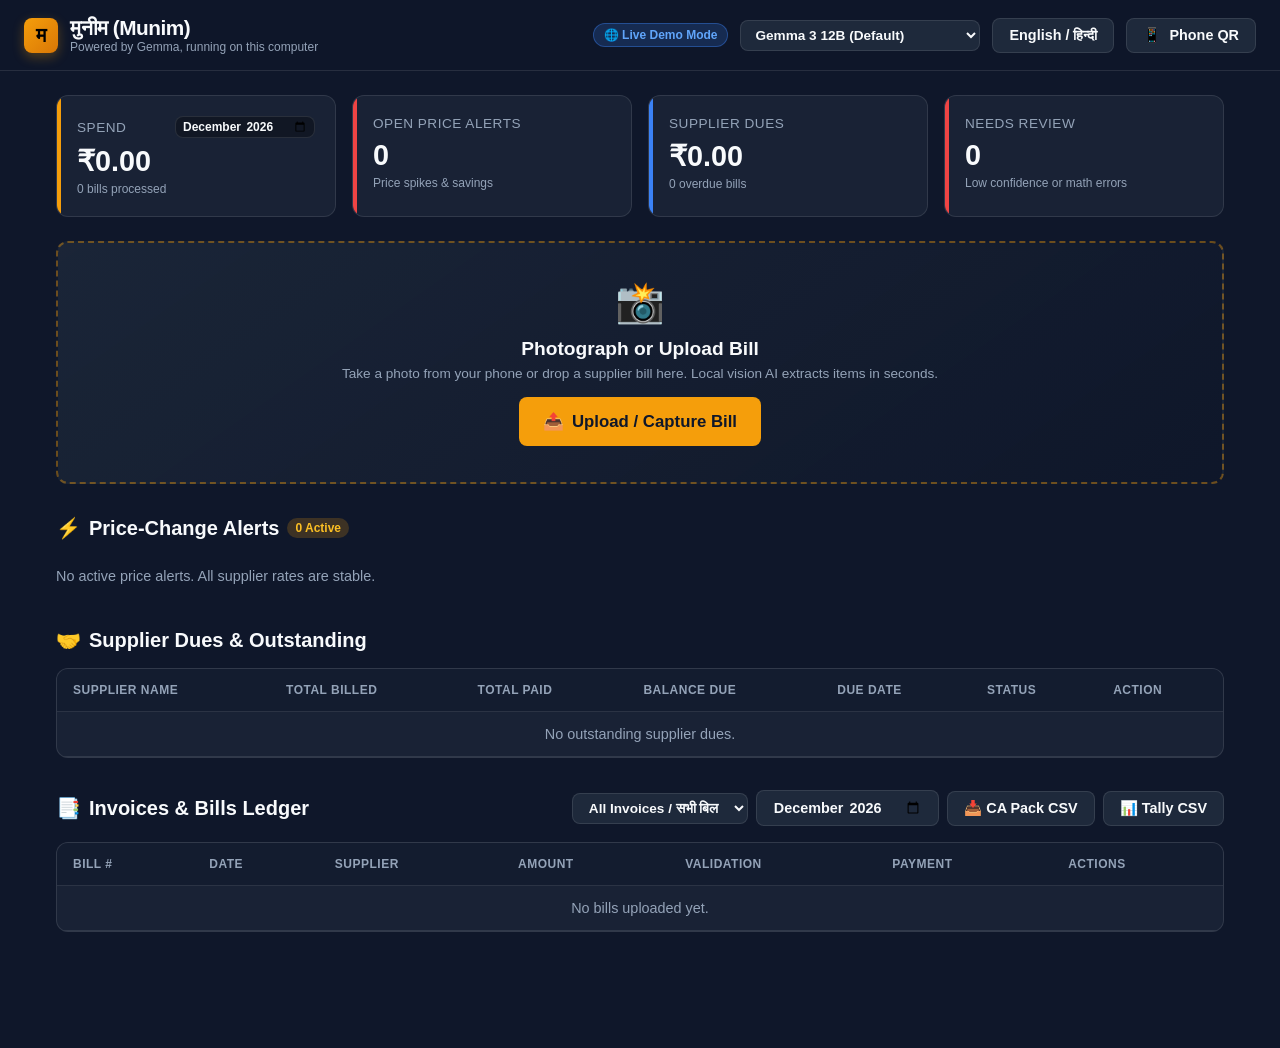
==== web/index.html @ 7b3e2149 "feat: enable interactive client-side live demo mode for Vercel" ====
<!DOCTYPE html>
<html lang="en">
<head>
  <meta charset="UTF-8">
  <meta name="viewport" content="width=device-width, initial-scale=1.0">
  <title>मुनीम (Munim) — Local Bill Diary & Price Alerts</title>
  <link rel="stylesheet" href="styles.css">
</head>
<body>
  <header class="header">
    <div class="brand">
      <div class="logo-badge">म</div>
      <div>
        <div class="brand-title" id="t-brand">मुनीम (Munim)</div>
        <div class="brand-subtitle" id="t-sub">Powered by Gemma, running on this computer</div>
      </div>
    </div>
    <div class="header-actions">
      <span id="demo-badge" style="display: none; background: rgba(59, 130, 246, 0.2); color: #60a5fa; border: 1px solid rgba(59, 130, 246, 0.4); padding: 4px 10px; border-radius: 9999px; font-size: 0.75rem; font-weight: 600; align-self: center;">
        🌐 Live Demo Mode
      </span>
      <select id="model-select" class="btn btn-secondary" style="background: var(--bg-surface); color: var(--text-main); font-size: 0.85rem; padding: 6px 10px;">
        <option value="gemma3:12b">Gemma 3 12B (Default)</option>
        <option value="gemma3:4b">Gemma 3 4B (Low RAM)</option>
        <option value="gemma3:27b">Gemma 3 27B (High Accuracy)</option>
      </select>
      <button class="btn btn-secondary" id="lang-toggle">English / हिन्दी</button>
      <button class="btn btn-secondary" id="qr-btn">📱 <span id="t-qr-nav-btn">Phone QR</span></button>
    </div>
  </header>

  <main class="container">
    <!-- Top Summary Metrics with Month Picker -->
    <div class="metrics-grid">
      <div class="metric-card gold">
        <div style="display: flex; justify-content: space-between; align-items: center; margin-bottom: 6px;">
          <div class="metric-title" id="t-monthly-spend" style="margin-bottom: 0;">Spend</div>
          <input type="month" id="spend-month-picker" class="btn btn-secondary" style="padding: 2px 6px; font-size: 0.75rem; background: rgba(0,0,0,0.3); border: 1px solid var(--border);">
        </div>
        <div class="metric-val" id="val-monthly-spend">₹0.00</div>
        <div class="metric-sub" id="val-bills-count">0 bills processed</div>
      </div>
      <div class="metric-card red">
        <div class="metric-title" id="t-open-alerts">Open Price Alerts</div>
        <div class="metric-val" id="val-alerts-count">0</div>
        <div class="metric-sub" id="t-price-spikes">Price spikes & savings</div>
      </div>
      <div class="metric-card blue">
        <div class="metric-title" id="t-total-dues">Supplier Dues</div>
        <div class="metric-val" id="val-dues-amount">₹0.00</div>
        <div class="metric-sub" id="val-overdue-sub">0 overdue bills</div>
      </div>
      <div class="metric-card red">
        <div class="metric-title" id="t-needs-review">Needs Review</div>
        <div class="metric-val" id="val-review-count">0</div>
        <div class="metric-sub" id="t-review-sub">Low confidence or math errors</div>
      </div>
    </div>

    <!-- Upload Card -->
    <div class="upload-card" id="drop-zone">
      <input type="file" id="file-input" accept="image/jpeg,image/png,image/webp,image/jpg" capture="environment" style="display: none;">
      <div class="upload-icon">📸</div>
      <div class="upload-text" id="t-upload-title">Photograph or Upload Bill</div>
      <div class="upload-hint" id="t-upload-sub">Take a photo from your phone or drop a supplier bill here. Local vision AI extracts items in seconds.</div>
      <button class="btn btn-primary btn-large" style="margin-top: 16px;" onclick="document.getElementById('file-input').click()">
        <span>📤</span> <span id="t-upload-btn">Upload / Capture Bill</span>
      </button>
    </div>

    <!-- Price Alerts Section -->
    <div class="section-header">
      <div class="section-title">
        <span>⚡</span> <span id="t-alerts-title">Price-Change Alerts</span>
        <span class="badge badge-warning" id="alerts-badge">0 Active</span>
      </div>
    </div>
    <div class="alerts-list" id="alerts-container">
      <div style="color: var(--text-muted); font-size: 0.9rem; padding: 12px 0;" id="t-no-alerts">No active price alerts. All supplier rates are stable.</div>
    </div>

    <!-- Supplier Dues Section -->
    <div class="section-header">
      <div class="section-title">
        <span>🤝</span> <span id="t-dues-title">Supplier Dues & Outstanding</span>
      </div>
    </div>
    <div class="table-container">
      <table>
        <thead>
          <tr>
            <th id="th-supplier">Supplier Name</th>
            <th id="th-total-billed">Total Billed</th>
            <th id="th-total-paid">Total Paid</th>
            <th id="th-balance-due">Balance Due</th>
            <th id="th-earliest-due">Due Date</th>
            <th id="th-status">Status</th>
            <th id="th-action">Action</th>
          </tr>
        </thead>
        <tbody id="dues-tbody">
          <tr><td colspan="7" style="text-align:center; color:var(--text-muted)" id="t-no-dues">No outstanding supplier dues.</td></tr>
        </tbody>
      </table>
    </div>

    <!-- Bills Ledger & CA Pack Export -->
    <div class="section-header">
      <div class="section-title">
        <span>📑</span> <span id="t-ledger-title">Invoices & Bills Ledger</span>
      </div>
      <div style="display: flex; gap: 8px; align-items: center; flex-wrap: wrap;">
        <select id="ledger-month-filter" class="btn btn-secondary" style="color: var(--text-main); background: var(--bg-surface); padding: 6px 12px; font-size: 0.85rem;">
          <option value="ALL">All Invoices / सभी बिल</option>
        </select>
        <input type="month" id="export-month" class="btn btn-secondary" style="color: var(--text-main); background: var(--bg-surface);">
        <a id="ca-pack-btn" href="/api/export/ca" class="btn btn-secondary"><span id="t-btn-ca-pack">📥 CA Pack CSV</span></a>
        <a id="tally-btn" href="/api/export/tally" class="btn btn-secondary"><span id="t-btn-tally">📊 Tally CSV</span></a>
      </div>
    </div>
    <div class="table-container">
      <table>
        <thead>
          <tr>
            <th id="th-inv-no">Bill #</th>
            <th id="th-inv-date">Date</th>
            <th id="th-inv-supplier">Supplier</th>
            <th id="th-inv-total">Amount</th>
            <th id="th-inv-val">Validation</th>
            <th id="th-inv-payment">Payment</th>
            <th id="th-inv-actions">Actions</th>
          </tr>
        </thead>
        <tbody id="bills-tbody">
          <tr><td colspan="7" style="text-align:center; color:var(--text-muted)" id="t-no-bills">No bills uploaded yet.</td></tr>
        </tbody>
      </table>
    </div>
  </main>

  <!-- QR Modal with LAN URL as text -->
  <div class="modal-overlay" id="qr-modal">
    <div class="modal-content" style="max-width: 420px; text-align: center;">
      <div class="modal-header">
        <h3 id="t-qr-title">Open on Mobile Camera</h3>
        <button class="close-btn" onclick="document.getElementById('qr-modal').style.display='none'">&times;</button>
      </div>
      <p style="color: var(--text-muted); font-size: 0.85rem; margin-bottom: 16px;" id="t-qr-sub">Scan this code with your phone while connected to the same Wi-Fi.</p>
      <img id="qr-img" src="/api/qr" alt="QR Code" style="width: 240px; height: 240px; border-radius: 8px; margin: 0 auto; display: block; background: #fff; padding: 12px;">
      <div style="margin-top: 14px; background: rgba(0,0,0,0.3); border: 1px solid var(--border); border-radius: 6px; padding: 10px 12px; font-family: monospace; font-size: 0.95rem; color: var(--accent-gold); word-break: break-all;" id="qr-lan-url">
        http://...
      </div>
    </div>
  </div>

  <!-- Review / Edit Bill Modal (Side-by-side desktop layout & full editability) -->
  <div class="modal-overlay" id="review-modal">
    <div class="modal-content modal-review-large">
      <div class="modal-header">
        <h3 id="review-modal-title">Review & Verify Bill</h3>
        <button class="close-btn" onclick="document.getElementById('review-modal').style.display='none'">&times;</button>
      </div>
      
      <!-- Bilingual Plain-Language Error Banner -->
      <div id="review-validation-errors" class="validation-banner" style="display: none;"></div>

      <div class="review-grid">
        <!-- Left Column: Bill Image with Zoom -->
        <div class="review-image-pane">
          <div class="image-zoom-container" id="zoom-container">
            <img id="review-bill-img" src="" alt="Bill Image" title="Click to zoom image" onclick="toggleZoomImage()">
          </div>
          <div style="text-align: center; font-size: 0.75rem; color: var(--text-muted); margin-top: 6px;" id="t-zoom-hint">Click image to toggle zoom</div>
        </div>

        <!-- Right Column: Editable Fields -->
        <div class="review-fields-pane">
          <!-- Top-Level Invoice Headers -->
          <div class="fields-section-title" id="t-header-details">Invoice Details</div>
          <div class="form-grid-2">
            <div class="form-group" id="group-vendor_name">
              <label id="lbl-supplier">Supplier Name</label>
              <input type="text" id="edit-vendor-name" class="form-input">
            </div>
            <div class="form-group" id="group-vendor_gstin">
              <label id="lbl-gstin">Supplier GSTIN</label>
              <input type="text" id="edit-vendor-gstin" class="form-input" style="text-transform: uppercase;">
            </div>
            <div class="form-group" id="group-invoice_number">
              <label id="lbl-inv-num">Invoice Number</label>
              <input type="text" id="edit-invoice-number" class="form-input">
            </div>
            <div class="form-group" id="group-invoice_date">
              <label id="lbl-inv-date">Invoice Date</label>
              <input type="date" id="edit-invoice-date" class="form-input">
            </div>
            <div class="form-group" id="group-due_date">
              <label id="lbl-due-date">Due Date</label>
              <input type="date" id="edit-due-date" class="form-input">
            </div>
          </div>

          <!-- Line Items Table -->
          <div style="display: flex; justify-content: space-between; align-items: center; margin-top: 14px; margin-bottom: 6px;">
            <div class="fields-section-title" style="margin-top: 0; margin-bottom: 0;" id="t-items-details">Line Items</div>
            <button type="button" class="btn btn-secondary" id="btn-add-item" style="padding: 3px 8px; font-size: 0.78rem;">+ Add Item</button>
          </div>
          <div style="overflow-x: auto; max-height: 220px; border: 1px solid var(--border); border-radius: 6px; margin-bottom: 12px;">
            <table class="items-table" style="margin-bottom: 0;">
              <thead>
                <tr>
                  <th style="min-width: 140px;">Description</th>
                  <th style="width: 80px;">HSN</th>
                  <th style="width: 80px;">Pack</th>
                  <th style="width: 70px;">Qty</th>
                  <th style="width: 80px;">Rate (₹)</th>
                  <th style="width: 70px;">GST %</th>
                  <th style="width: 90px;">Taxable (₹)</th>
                  <th style="width: 40px;"></th>
                </tr>
              </thead>
              <tbody id="review-items-tbody"></tbody>
            </table>
          </div>

          <!-- Tax & Totals Breakdown -->
          <div class="fields-section-title" id="t-tax-totals">Taxes & Totals</div>
          <div class="form-grid-3">
            <div class="form-group" id="group-subtotal">
              <label id="lbl-subtotal">Subtotal (₹)</label>
              <input type="number" step="0.01" id="edit-subtotal" class="form-input" oninput="recalculateGrandTotal()">
            </div>
            <div class="form-group" id="group-cgst">
              <label id="lbl-cgst">CGST (₹)</label>
              <input type="number" step="0.01" id="edit-cgst" class="form-input" oninput="recalculateGrandTotal()">
            </div>
            <div class="form-group" id="group-sgst">
              <label id="lbl-sgst">SGST (₹)</label>
              <input type="number" step="0.01" id="edit-sgst" class="form-input" oninput="recalculateGrandTotal()">
            </div>
            <div class="form-group" id="group-igst">
              <label id="lbl-igst">IGST (₹)</label>
              <input type="number" step="0.01" id="edit-igst" class="form-input" oninput="recalculateGrandTotal()">
            </div>
            <div class="form-group" id="group-round_off">
              <label id="lbl-roundoff">Round Off (₹)</label>
              <input type="number" step="0.01" id="edit-roundoff" class="form-input" oninput="recalculateGrandTotal()">
            </div>
            <div class="form-group" id="group-total">
              <label id="lbl-grandtotal" style="font-weight: 700; color: var(--accent-gold);">Grand Total (₹)</label>
              <input type="number" step="0.01" id="edit-total" class="form-input" style="font-weight: 700; border-color: var(--accent-gold);">
            </div>
          </div>
        </div>
      </div>

      <!-- Modal Footer -->
      <div style="display: flex; justify-content: space-between; align-items: center; margin-top: 18px; border-top: 1px solid var(--border); padding-top: 14px;">
        <div style="font-weight: 700; font-size: 1.15rem;">
          <span id="lbl-total-summary">Total</span>: <span id="review-bill-total-display">₹0.00</span>
        </div>
        <div style="display: flex; gap: 10px;">
          <button class="btn btn-secondary" onclick="document.getElementById('review-modal').style.display='none'" id="btn-cancel-review">Cancel</button>
          <button class="btn btn-primary" id="review-approve-btn">Approve & Save</button>
        </div>
      </div>
    </div>
  </div>

  <!-- Payment Modal with supplier, bill #, remaining balance, date, and payment mode -->
  <div class="modal-overlay" id="pay-modal">
    <div class="modal-content" style="max-width: 440px;">
      <div class="modal-header">
        <h3 id="t-pay-title">Record Supplier Payment</h3>
        <button class="close-btn" onclick="document.getElementById('pay-modal').style.display='none'">&times;</button>
      </div>

      <div style="background: rgba(0,0,0,0.25); border: 1px solid var(--border); border-radius: 8px; padding: 12px; margin-bottom: 16px;">
        <div style="display: flex; justify-content: space-between; margin-bottom: 4px;">
          <span style="color: var(--text-muted); font-size: 0.85rem;" id="lbl-pay-supplier">Supplier:</span>
          <span style="font-weight: 600;" id="pay-supplier-name">—</span>
        </div>
        <div style="display: flex; justify-content: space-between; margin-bottom: 4px;">
          <span style="color: var(--text-muted); font-size: 0.85rem;" id="lbl-pay-billnum">Bill #:</span>
          <span style="font-weight: 600;" id="pay-bill-number">—</span>
        </div>
        <div style="display: flex; justify-content: space-between;">
          <span style="color: var(--text-muted); font-size: 0.85rem;" id="lbl-pay-balance">Remaining Balance:</span>
          <span style="font-weight: 700; color: var(--accent-gold);" id="pay-remaining-balance">₹0.00</span>
        </div>
      </div>

      <div class="form-group" style="margin-bottom: 12px;">
        <label id="lbl-pay-amount">Payment Amount (₹)</label>
        <input type="number" step="0.01" id="pay-amount-input" class="form-input" style="font-size: 1.15rem; font-weight: 700;">
      </div>

      <div class="form-group" style="margin-bottom: 12px;">
        <label id="lbl-pay-date">Payment Date</label>
        <input type="date" id="pay-date-input" class="form-input">
      </div>

      <div class="form-group" style="margin-bottom: 20px;">
        <label id="lbl-pay-mode">Payment Mode</label>
        <select id="pay-mode-select" class="form-input">
          <option value="UPI">UPI (Google Pay, PhonePe, Paytm)</option>
          <option value="Cash">Cash (नकद)</option>
          <option value="Bank">Bank Transfer / Cheque (NEFT/RTGS)</option>
        </select>
      </div>

      <button class="btn btn-primary" id="confirm-pay-btn" style="width: 100%; justify-content: center; font-size: 1rem; padding: 12px;">
        <span id="t-save-payment-btn">Record Payment</span>
      </button>
    </div>
  </div>

  <!-- Processing Spinner Overlay -->
  <div class="modal-overlay" id="loading-overlay">
    <div class="modal-content" style="max-width: 320px; text-align: center; background: rgba(15, 23, 42, 0.95);">
      <div class="spinner"></div>
      <div style="font-weight: 700; font-size: 1.1rem; margin-bottom: 6px;" id="t-reading-bill">मुनीम बिल पढ़ रहा है...</div>
      <div style="color: var(--text-muted); font-size: 0.85rem;" id="t-reading-sub">Local vision AI analyzing items & calculating taxes...</div>
    </div>
  </div>

  <script src="app.js"></script>
</body>
</html>
---- web/styles.css ----
:root {
  --bg-primary: #0f172a;
  --bg-surface: #1e293b;
  --bg-card: rgba(30, 41, 59, 0.7);
  --border: rgba(255, 255, 255, 0.1);
  --accent-gold: #f59e0b;
  --accent-gold-hover: #d97706;
  --accent-green: #10b981;
  --accent-red: #ef4444;
  --accent-blue: #3b82f6;
  --text-main: #f8fafc;
  --text-muted: #94a3b8;
  --radius: 12px;
}

* {
  box-sizing: border-box;
  margin: 0;
  padding: 0;
  font-family: -apple-system, BlinkMacSystemFont, "Segoe UI", Roboto, "Helvetica Neue", Arial, sans-serif;
}

body {
  background-color: var(--bg-primary);
  color: var(--text-main);
  min-height: 100vh;
  padding-bottom: 60px;
}

.header {
  background: rgba(15, 23, 42, 0.95);
  backdrop-filter: blur(10px);
  border-bottom: 1px solid var(--border);
  padding: 16px 24px;
  position: sticky;
  top: 0;
  z-index: 100;
  display: flex;
  justify-content: space-between;
  align-items: center;
}

.brand {
  display: flex;
  align-items: center;
  gap: 12px;
}

.logo-badge {
  background: linear-gradient(135deg, #f59e0b, #d97706);
  color: #000;
  font-weight: 800;
  font-size: 1.25rem;
  padding: 6px 12px;
  border-radius: 8px;
  box-shadow: 0 4px 12px rgba(245, 158, 11, 0.3);
}

.brand-title {
  font-size: 1.3rem;
  font-weight: 700;
  letter-spacing: -0.5px;
}

.brand-subtitle {
  font-size: 0.75rem;
  color: var(--text-muted);
}

.header-actions {
  display: flex;
  align-items: center;
  gap: 12px;
}

.btn {
  padding: 8px 16px;
  border-radius: 8px;
  font-weight: 600;
  font-size: 0.9rem;
  cursor: pointer;
  border: none;
  transition: all 0.2s;
  display: inline-flex;
  align-items: center;
  gap: 8px;
  text-decoration: none;
}

.btn-primary {
  background: var(--accent-gold);
  color: #0f172a;
}
.btn-primary:hover {
  background: var(--accent-gold-hover);
}

.btn-secondary {
  background: var(--bg-surface);
  color: var(--text-main);
  border: 1px solid var(--border);
}
.btn-secondary:hover {
  background: rgba(255, 255, 255, 0.05);
}

.btn-large {
  padding: 14px 24px;
  font-size: 1.05rem;
}

.container {
  max-width: 1200px;
  margin: 0 auto;
  padding: 24px 16px;
}

/* Metrics Grid */
.metrics-grid {
  display: grid;
  grid-template-columns: repeat(auto-fit, minmax(220px, 1fr));
  gap: 16px;
  margin-bottom: 24px;
}

.metric-card {
  background: var(--bg-card);
  backdrop-filter: blur(12px);
  border: 1px solid var(--border);
  border-radius: var(--radius);
  padding: 20px;
  position: relative;
  overflow: hidden;
}

.metric-card::after {
  content: "";
  position: absolute;
  top: 0;
  left: 0;
  width: 4px;
  height: 100%;
}
.metric-card.gold::after { background: var(--accent-gold); }
.metric-card.red::after { background: var(--accent-red); }
.metric-card.green::after { background: var(--accent-green); }
.metric-card.blue::after { background: var(--accent-blue); }

.metric-title {
  font-size: 0.85rem;
  color: var(--text-muted);
  text-transform: uppercase;
  letter-spacing: 0.5px;
  margin-bottom: 8px;
}

.metric-val {
  font-size: 1.8rem;
  font-weight: 700;
}

.metric-sub {
  font-size: 0.75rem;
  color: var(--text-muted);
  margin-top: 4px;
}

/* Upload Section */
.upload-card {
  background: linear-gradient(145deg, rgba(30, 41, 59, 0.8), rgba(15, 23, 42, 0.9));
  border: 2px dashed rgba(245, 158, 11, 0.4);
  border-radius: var(--radius);
  padding: 36px 20px;
  text-align: center;
  margin-bottom: 32px;
  cursor: pointer;
  transition: all 0.2s;
}

.upload-card:hover, .upload-card.dragover {
  border-color: var(--accent-gold);
  background: rgba(245, 158, 11, 0.05);
}

.upload-icon {
  font-size: 2.5rem;
  margin-bottom: 12px;
}

.upload-text {
  font-size: 1.2rem;
  font-weight: 600;
  margin-bottom: 6px;
}

.upload-hint {
  font-size: 0.85rem;
  color: var(--text-muted);
}

/* Sections */
.section-header {
  display: flex;
  justify-content: space-between;
  align-items: center;
  margin-bottom: 16px;
}

.section-title {
  font-size: 1.25rem;
  font-weight: 700;
  display: flex;
  align-items: center;
  gap: 8px;
}

.badge {
  font-size: 0.75rem;
  padding: 3px 8px;
  border-radius: 12px;
  font-weight: 600;
}
.badge-warning { background: rgba(245, 158, 11, 0.2); color: #fbbf24; }
.badge-danger { background: rgba(239, 68, 68, 0.2); color: #f87171; }
.badge-success { background: rgba(16, 185, 129, 0.2); color: #34d399; }

/* Alert Cards */
.alerts-list {
  display: flex;
  flex-direction: column;
  gap: 12px;
  margin-bottom: 32px;
}

.alert-item {
  background: var(--bg-card);
  border-left: 4px solid var(--accent-red);
  border-top: 1px solid var(--border);
  border-right: 1px solid var(--border);
  border-bottom: 1px solid var(--border);
  border-radius: 8px;
  padding: 16px;
  display: flex;
  justify-content: space-between;
  align-items: center;
  flex-wrap: wrap;
  gap: 12px;
}

.alert-item.cheaper {
  border-left-color: var(--accent-green);
}

.alert-desc {
  font-weight: 600;
  font-size: 1rem;
}

.alert-evidence {
  font-size: 0.85rem;
  color: var(--text-muted);
  margin-top: 4px;
}

.evidence-badge {
  background: rgba(255, 255, 255, 0.08);
  padding: 4px 8px;
  border-radius: 4px;
  font-size: 0.8rem;
  display: inline-block;
  margin-top: 6px;
}

/* Tables */
.table-container {
  background: var(--bg-card);
  border: 1px solid var(--border);
  border-radius: var(--radius);
  overflow-x: auto;
  margin-bottom: 32px;
}

table {
  width: 100%;
  border-collapse: collapse;
  text-align: left;
}

th, td {
  padding: 14px 16px;
  border-bottom: 1px solid var(--border);
  font-size: 0.9rem;
}

th {
  background: rgba(15, 23, 42, 0.5);
  color: var(--text-muted);
  font-weight: 600;
  text-transform: uppercase;
  font-size: 0.75rem;
  letter-spacing: 0.5px;
}

tr:hover {
  background: rgba(255, 255, 255, 0.02);
}

/* Modal */
.modal-overlay {
  display: none;
  position: fixed;
  top: 0;
  left: 0;
  width: 100%;
  height: 100%;
  background: rgba(0, 0, 0, 0.8);
  backdrop-filter: blur(8px);
  z-index: 1000;
  justify-content: center;
  align-items: center;
  padding: 16px;
}

.modal-content {
  background: var(--bg-surface);
  border: 1px solid var(--border);
  border-radius: var(--radius);
  max-width: 700px;
  width: 100%;
  max-height: 90vh;
  overflow-y: auto;
  padding: 24px;
  position: relative;
}

.modal-header {
  display: flex;
  justify-content: space-between;
  align-items: center;
  margin-bottom: 16px;
}

.close-btn {
  background: none;
  border: none;
  font-size: 1.5rem;
  color: var(--text-muted);
  cursor: pointer;
}

/* Loading Overlay */
.spinner {
  width: 48px;
  height: 48px;
  border: 4px solid rgba(245, 158, 11, 0.2);
  border-top-color: var(--accent-gold);
  border-radius: 50%;
  animation: spin 1s linear infinite;
  margin: 0 auto 16px;
}

@keyframes spin {
  to { transform: rotate(360deg); }
}

/* Large Review Modal & Side-by-Side Layout */
.modal-review-large {
  max-width: 1100px;
  width: 95vw;
  max-height: 94vh;
}

.review-grid {
  display: grid;
  grid-template-columns: 1fr 1.35fr;
  gap: 20px;
  margin-top: 12px;
}

@media (max-width: 900px) {
  .review-grid {
    grid-template-columns: 1fr;
  }
}

.review-image-pane {
  display: flex;
  flex-direction: column;
}

.image-zoom-container {
  background: #000;
  border: 1px solid var(--border);
  border-radius: 8px;
  overflow: auto;
  max-height: 520px;
  display: flex;
  justify-content: center;
  align-items: flex-start;
  cursor: zoom-in;
}

.image-zoom-container.zoomed {
  cursor: zoom-out;
}

.image-zoom-container img {
  max-width: 100%;
  height: auto;
  transition: transform 0.25s ease;
  display: block;
}

.image-zoom-container.zoomed img {
  max-width: none;
  width: 180%;
}

.review-fields-pane {
  display: flex;
  flex-direction: column;
}

.fields-section-title {
  font-size: 0.85rem;
  font-weight: 700;
  color: var(--accent-gold);
  text-transform: uppercase;
  letter-spacing: 0.5px;
  margin-bottom: 8px;
}

.form-grid-2 {
  display: grid;
  grid-template-columns: 1fr 1fr;
  gap: 10px;
  margin-bottom: 8px;
}

.form-grid-3 {
  display: grid;
  grid-template-columns: repeat(3, 1fr);
  gap: 10px;
}

@media (max-width: 600px) {
  .form-grid-2, .form-grid-3 {
    grid-template-columns: 1fr;
  }
}

.form-group {
  display: flex;
  flex-direction: column;
  gap: 4px;
}

.form-group label {
  font-size: 0.75rem;
  color: var(--text-muted);
  font-weight: 600;
}

.form-input {
  background: rgba(15, 23, 42, 0.7);
  border: 1px solid var(--border);
  border-radius: 6px;
  color: var(--text-main);
  padding: 8px 10px;
  font-size: 0.85rem;
  outline: none;
  transition: border-color 0.2s, box-shadow 0.2s;
}

.form-input:focus {
  border-color: var(--accent-gold);
  box-shadow: 0 0 0 2px rgba(245, 158, 11, 0.2);
}

/* Validation Discrepancy Highlighting */
.form-group.field-error label {
  color: var(--accent-red) !important;
  font-weight: 700;
}

.form-group.field-error .form-input {
  border-color: var(--accent-red) !important;
  background: rgba(239, 68, 68, 0.08) !important;
  box-shadow: 0 0 0 2px rgba(239, 68, 68, 0.25);
}

.validation-banner {
  background: rgba(239, 68, 68, 0.15);
  border: 1px solid rgba(239, 68, 68, 0.4);
  border-radius: 8px;
  padding: 12px 14px;
  margin-bottom: 14px;
  font-size: 0.88rem;
  color: #fca5a5;
  line-height: 1.45;
}

.validation-banner-item {
  margin-bottom: 6px;
}
.validation-banner-item:last-child {
  margin-bottom: 0;
}

.validation-hindi {
  font-size: 0.82rem;
  color: #fecaca;
  margin-top: 2px;
  opacity: 0.9;
}

.items-table th, .items-table td {
  padding: 6px 8px;
  font-size: 0.82rem;
}

@media (max-width: 768px) {
  .header { padding: 12px 16px; }
  .brand-title { font-size: 1.1rem; }
  .metric-val { font-size: 1.5rem; }
  .btn-large { width: 100%; justify-content: center; }
}
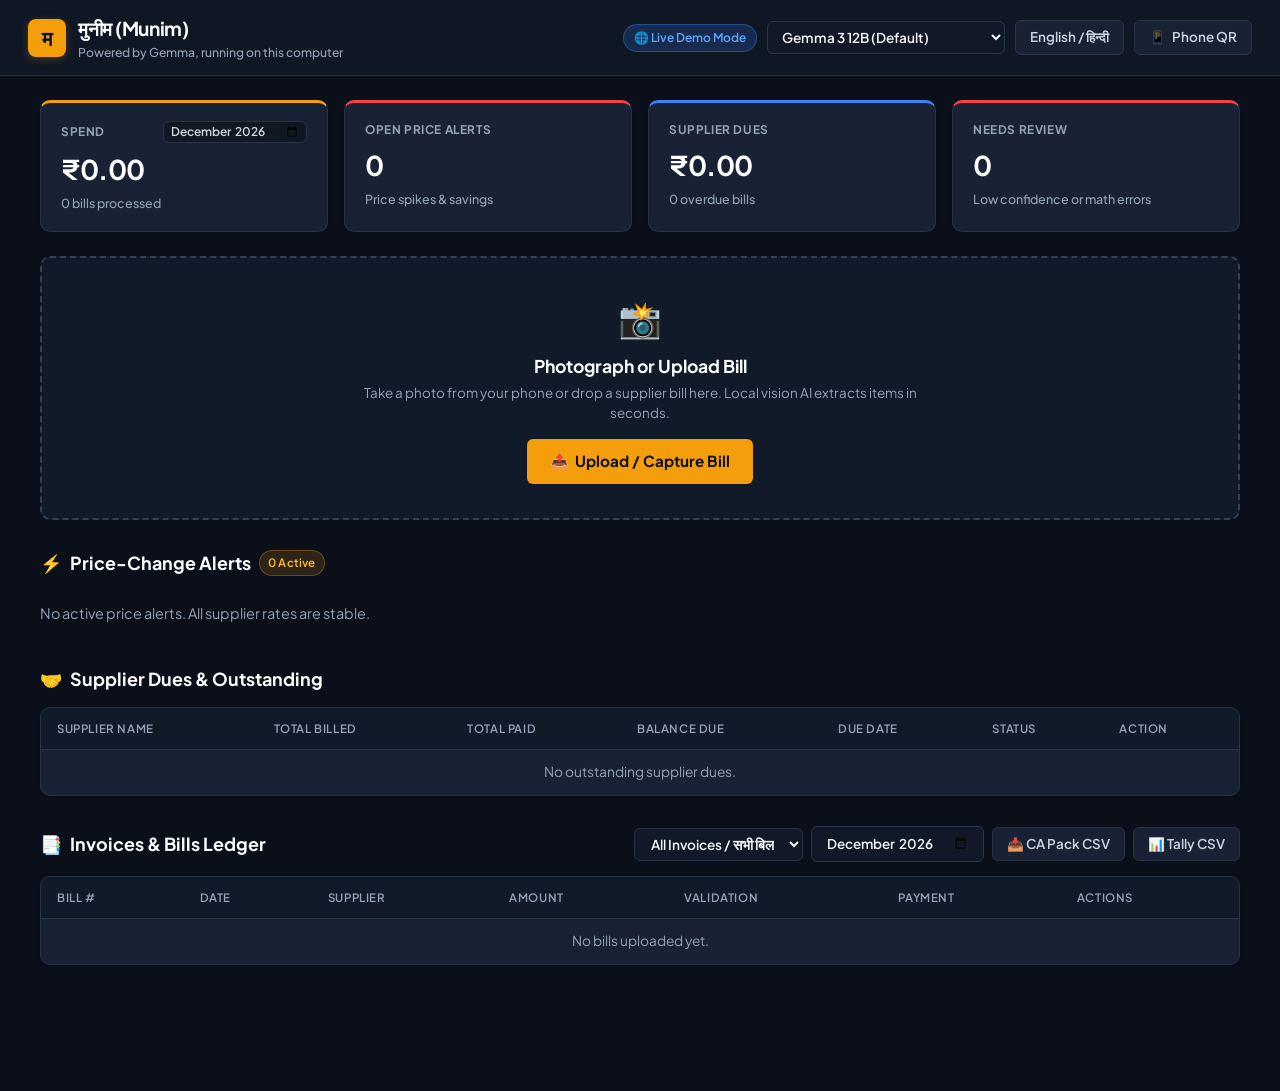
==== commit d6d17fe8: "fix: robust dues & edit modal handler, professional typography and non-AI ledger styling" ====
--- a/web/index.html
+++ b/web/index.html
@@ -3,7 +3,10 @@
 <head>
   <meta charset="UTF-8">
   <meta name="viewport" content="width=device-width, initial-scale=1.0">
-  <title>मुनीम (Munim) — Local Bill Diary & Price Alerts</title>
+  <title>मुनीम (Munim) — Retail Bill Book & Accounts</title>
+  <link rel="preconnect" href="https://fonts.googleapis.com">
+  <link rel="preconnect" href="https://fonts.gstatic.com" crossorigin>
+  <link href="https://fonts.googleapis.com/css2?family=Plus+Jakarta+Sans:wght@400;500;600;700;800&family=JetBrains+Mono:wght@500;600&display=swap" rel="stylesheet">
   <link rel="stylesheet" href="styles.css">
 </head>
 <body>
--- a/web/styles.css
+++ b/web/styles.css
@@ -1,37 +1,51 @@
 :root {
-  --bg-primary: #0f172a;
-  --bg-surface: #1e293b;
-  --bg-card: rgba(30, 41, 59, 0.7);
-  --border: rgba(255, 255, 255, 0.1);
+  --bg-primary: #0b0f19;
+  --bg-surface: #111827;
+  --bg-card: #182234;
+  --bg-card-subtle: #1e293b;
+  --border: #283548;
+  --border-focus: #475569;
+  
+  /* Brand color: Warm Amber Ledger Gold */
   --accent-gold: #f59e0b;
   --accent-gold-hover: #d97706;
   --accent-green: #10b981;
   --accent-red: #ef4444;
   --accent-blue: #3b82f6;
-  --text-main: #f8fafc;
+  
+  --text-main: #f3f4f6;
+  --text-secondary: #cbd5e1;
   --text-muted: #94a3b8;
-  --radius: 12px;
+  --radius: 10px;
+  --radius-sm: 6px;
+  --radius-pill: 9999px;
+  
+  --shadow-sm: 0 1px 2px 0 rgba(0, 0, 0, 0.25);
+  --shadow-md: 0 4px 12px -1px rgba(0, 0, 0, 0.35);
+  --shadow-lg: 0 10px 24px -3px rgba(0, 0, 0, 0.45);
 }
 
 * {
   box-sizing: border-box;
   margin: 0;
   padding: 0;
-  font-family: -apple-system, BlinkMacSystemFont, "Segoe UI", Roboto, "Helvetica Neue", Arial, sans-serif;
+  font-family: 'Plus Jakarta Sans', -apple-system, BlinkMacSystemFont, "Segoe UI", Roboto, sans-serif;
+  -webkit-font-smoothing: antialiased;
 }
 
 body {
   background-color: var(--bg-primary);
   color: var(--text-main);
   min-height: 100vh;
-  padding-bottom: 60px;
+  padding-bottom: 72px;
+  line-height: 1.5;
 }
 
 .header {
-  background: rgba(15, 23, 42, 0.95);
-  backdrop-filter: blur(10px);
+  background: rgba(17, 24, 39, 0.92);
+  backdrop-filter: blur(12px);
   border-bottom: 1px solid var(--border);
-  padding: 16px 24px;
+  padding: 14px 28px;
   position: sticky;
   top: 0;
   z-index: 100;
@@ -47,155 +61,169 @@
 }
 
 .logo-badge {
-  background: linear-gradient(135deg, #f59e0b, #d97706);
-  color: #000;
+  background: #f59e0b;
+  color: #0b0f19;
   font-weight: 800;
   font-size: 1.25rem;
-  padding: 6px 12px;
+  width: 38px;
+  height: 38px;
   border-radius: 8px;
-  box-shadow: 0 4px 12px rgba(245, 158, 11, 0.3);
+  display: flex;
+  align-items: center;
+  justify-content: center;
+  box-shadow: 0 2px 8px rgba(245, 158, 11, 0.25);
 }
 
 .brand-title {
-  font-size: 1.3rem;
-  font-weight: 700;
-  letter-spacing: -0.5px;
+  font-size: 1.2rem;
+  font-weight: 700;
+  letter-spacing: -0.3px;
+  color: #fff;
 }
 
 .brand-subtitle {
-  font-size: 0.75rem;
-  color: var(--text-muted);
+  font-size: 0.76rem;
+  color: var(--text-muted);
+  font-weight: 500;
 }
 
 .header-actions {
   display: flex;
   align-items: center;
-  gap: 12px;
+  gap: 10px;
 }
 
 .btn {
-  padding: 8px 16px;
-  border-radius: 8px;
+  padding: 8px 14px;
+  border-radius: var(--radius-sm);
   font-weight: 600;
-  font-size: 0.9rem;
+  font-size: 0.84rem;
   cursor: pointer;
-  border: none;
-  transition: all 0.2s;
+  border: 1px solid transparent;
+  transition: all 0.15s ease-in-out;
   display: inline-flex;
   align-items: center;
-  gap: 8px;
+  gap: 6px;
   text-decoration: none;
+  line-height: 1.2;
 }
 
 .btn-primary {
   background: var(--accent-gold);
-  color: #0f172a;
+  color: #0b0f19;
+  font-weight: 700;
+  box-shadow: var(--shadow-sm);
 }
 .btn-primary:hover {
   background: var(--accent-gold-hover);
 }
 
 .btn-secondary {
-  background: var(--bg-surface);
-  color: var(--text-main);
+  background: var(--bg-card);
+  color: var(--text-secondary);
   border: 1px solid var(--border);
 }
 .btn-secondary:hover {
-  background: rgba(255, 255, 255, 0.05);
+  background: var(--bg-card-subtle);
+  border-color: var(--border-focus);
+  color: #fff;
 }
 
 .btn-large {
-  padding: 14px 24px;
-  font-size: 1.05rem;
+  padding: 12px 22px;
+  font-size: 0.95rem;
 }
 
 .container {
-  max-width: 1200px;
+  max-width: 1240px;
   margin: 0 auto;
-  padding: 24px 16px;
-}
-
-/* Metrics Grid */
+  padding: 24px 20px;
+}
+
+/* Metrics Grid - Professional Accounting Ledger Cards */
 .metrics-grid {
   display: grid;
-  grid-template-columns: repeat(auto-fit, minmax(220px, 1fr));
+  grid-template-columns: repeat(auto-fit, minmax(230px, 1fr));
   gap: 16px;
   margin-bottom: 24px;
 }
 
 .metric-card {
   background: var(--bg-card);
-  backdrop-filter: blur(12px);
   border: 1px solid var(--border);
   border-radius: var(--radius);
-  padding: 20px;
+  padding: 18px 20px;
   position: relative;
-  overflow: hidden;
-}
-
-.metric-card::after {
-  content: "";
-  position: absolute;
-  top: 0;
-  left: 0;
-  width: 4px;
-  height: 100%;
-}
-.metric-card.gold::after { background: var(--accent-gold); }
-.metric-card.red::after { background: var(--accent-red); }
-.metric-card.green::after { background: var(--accent-green); }
-.metric-card.blue::after { background: var(--accent-blue); }
+  box-shadow: var(--shadow-sm);
+  transition: transform 0.15s ease, border-color 0.15s ease;
+}
+
+.metric-card:hover {
+  border-color: var(--border-focus);
+}
+
+.metric-card.gold { border-top: 3px solid var(--accent-gold); }
+.metric-card.red { border-top: 3px solid var(--accent-red); }
+.metric-card.green { border-top: 3px solid var(--accent-green); }
+.metric-card.blue { border-top: 3px solid var(--accent-blue); }
 
 .metric-title {
-  font-size: 0.85rem;
+  font-size: 0.74rem;
   color: var(--text-muted);
   text-transform: uppercase;
-  letter-spacing: 0.5px;
-  margin-bottom: 8px;
+  font-weight: 700;
+  letter-spacing: 0.6px;
+  margin-bottom: 6px;
 }
 
 .metric-val {
-  font-size: 1.8rem;
-  font-weight: 700;
+  font-size: 1.7rem;
+  font-weight: 700;
+  color: #fff;
+  letter-spacing: -0.5px;
 }
 
 .metric-sub {
-  font-size: 0.75rem;
+  font-size: 0.78rem;
   color: var(--text-muted);
   margin-top: 4px;
+  font-weight: 500;
 }
 
 /* Upload Section */
 .upload-card {
-  background: linear-gradient(145deg, rgba(30, 41, 59, 0.8), rgba(15, 23, 42, 0.9));
-  border: 2px dashed rgba(245, 158, 11, 0.4);
+  background: #111a28;
+  border: 2px dashed #334155;
   border-radius: var(--radius);
-  padding: 36px 20px;
+  padding: 34px 20px;
   text-align: center;
-  margin-bottom: 32px;
+  margin-bottom: 30px;
   cursor: pointer;
   transition: all 0.2s;
 }
 
 .upload-card:hover, .upload-card.dragover {
   border-color: var(--accent-gold);
-  background: rgba(245, 158, 11, 0.05);
+  background: rgba(245, 158, 11, 0.04);
 }
 
 .upload-icon {
-  font-size: 2.5rem;
-  margin-bottom: 12px;
+  font-size: 2.2rem;
+  margin-bottom: 8px;
 }
 
 .upload-text {
-  font-size: 1.2rem;
-  font-weight: 600;
-  margin-bottom: 6px;
+  font-size: 1.1rem;
+  font-weight: 700;
+  margin-bottom: 4px;
+  color: #fff;
 }
 
 .upload-hint {
-  font-size: 0.85rem;
-  color: var(--text-muted);
+  font-size: 0.84rem;
+  color: var(--text-muted);
+  max-width: 580px;
+  margin: 0 auto;
 }
 
 /* Sections */
@@ -203,48 +231,51 @@
   display: flex;
   justify-content: space-between;
   align-items: center;
-  margin-bottom: 16px;
+  margin-bottom: 14px;
 }
 
 .section-title {
-  font-size: 1.25rem;
+  font-size: 1.12rem;
   font-weight: 700;
   display: flex;
   align-items: center;
   gap: 8px;
+  color: #fff;
 }
 
 .badge {
-  font-size: 0.75rem;
+  font-size: 0.72rem;
   padding: 3px 8px;
-  border-radius: 12px;
+  border-radius: var(--radius-pill);
   font-weight: 600;
-}
-.badge-warning { background: rgba(245, 158, 11, 0.2); color: #fbbf24; }
-.badge-danger { background: rgba(239, 68, 68, 0.2); color: #f87171; }
-.badge-success { background: rgba(16, 185, 129, 0.2); color: #34d399; }
+  letter-spacing: 0.2px;
+}
+.badge-warning { background: rgba(245, 158, 11, 0.15); color: #fbbf24; border: 1px solid rgba(245, 158, 11, 0.3); }
+.badge-danger { background: rgba(239, 68, 68, 0.15); color: #f87171; border: 1px solid rgba(239, 68, 68, 0.3); }
+.badge-success { background: rgba(16, 185, 129, 0.15); color: #34d399; border: 1px solid rgba(16, 185, 129, 0.3); }
 
 /* Alert Cards */
 .alerts-list {
   display: flex;
   flex-direction: column;
-  gap: 12px;
-  margin-bottom: 32px;
+  gap: 10px;
+  margin-bottom: 30px;
 }
 
 .alert-item {
   background: var(--bg-card);
-  border-left: 4px solid var(--accent-red);
+  border-left: 3px solid var(--accent-red);
   border-top: 1px solid var(--border);
   border-right: 1px solid var(--border);
   border-bottom: 1px solid var(--border);
-  border-radius: 8px;
-  padding: 16px;
+  border-radius: var(--radius-sm);
+  padding: 14px 18px;
   display: flex;
   justify-content: space-between;
   align-items: center;
   flex-wrap: wrap;
   gap: 12px;
+  box-shadow: var(--shadow-sm);
 }
 
 .alert-item.cheaper {
@@ -253,31 +284,29 @@
 
 .alert-desc {
   font-weight: 600;
-  font-size: 1rem;
-}
-
-.alert-evidence {
-  font-size: 0.85rem;
-  color: var(--text-muted);
-  margin-top: 4px;
+  font-size: 0.92rem;
+  color: var(--text-main);
 }
 
 .evidence-badge {
-  background: rgba(255, 255, 255, 0.08);
-  padding: 4px 8px;
-  border-radius: 4px;
-  font-size: 0.8rem;
+  background: var(--bg-card-subtle);
+  border: 1px solid var(--border);
+  padding: 3px 8px;
+  border-radius: var(--radius-sm);
+  font-size: 0.76rem;
   display: inline-block;
-  margin-top: 6px;
-}
-
-/* Tables */
+  margin-top: 5px;
+  color: var(--text-muted);
+}
+
+/* Tables - Clean, Professional Accounting Look */
 .table-container {
   background: var(--bg-card);
   border: 1px solid var(--border);
   border-radius: var(--radius);
   overflow-x: auto;
-  margin-bottom: 32px;
+  margin-bottom: 30px;
+  box-shadow: var(--shadow-sm);
 }
 
 table {
@@ -287,22 +316,26 @@
 }
 
 th, td {
-  padding: 14px 16px;
+  padding: 12px 16px;
   border-bottom: 1px solid var(--border);
-  font-size: 0.9rem;
+  font-size: 0.86rem;
 }
 
 th {
-  background: rgba(15, 23, 42, 0.5);
+  background: #111a28;
   color: var(--text-muted);
   font-weight: 600;
   text-transform: uppercase;
-  font-size: 0.75rem;
-  letter-spacing: 0.5px;
-}
-
-tr:hover {
-  background: rgba(255, 255, 255, 0.02);
+  font-size: 0.72rem;
+  letter-spacing: 0.6px;
+}
+
+tr:last-child td {
+  border-bottom: none;
+}
+
+tr:hover td {
+  background: rgba(255, 255, 255, 0.015);
 }
 
 /* Modal */
@@ -313,8 +346,8 @@
   left: 0;
   width: 100%;
   height: 100%;
-  background: rgba(0, 0, 0, 0.8);
-  backdrop-filter: blur(8px);
+  background: rgba(0, 0, 0, 0.78);
+  backdrop-filter: blur(6px);
   z-index: 1000;
   justify-content: center;
   align-items: center;
@@ -323,14 +356,15 @@
 
 .modal-content {
   background: var(--bg-surface);
-  border: 1px solid var(--border);
+  border: 1px solid #334155;
   border-radius: var(--radius);
-  max-width: 700px;
+  max-width: 680px;
   width: 100%;
   max-height: 90vh;
   overflow-y: auto;
-  padding: 24px;
+  padding: 22px 24px;
   position: relative;
+  box-shadow: var(--shadow-lg);
 }
 
 .modal-header {
@@ -338,25 +372,37 @@
   justify-content: space-between;
   align-items: center;
   margin-bottom: 16px;
+  border-bottom: 1px solid var(--border);
+  padding-bottom: 12px;
+}
+
+.modal-header h3 {
+  font-size: 1.15rem;
+  font-weight: 700;
+  color: #fff;
 }
 
 .close-btn {
   background: none;
   border: none;
-  font-size: 1.5rem;
+  font-size: 1.4rem;
   color: var(--text-muted);
   cursor: pointer;
+  line-height: 1;
+}
+.close-btn:hover {
+  color: #fff;
 }
 
 /* Loading Overlay */
 .spinner {
-  width: 48px;
-  height: 48px;
-  border: 4px solid rgba(245, 158, 11, 0.2);
+  width: 44px;
+  height: 44px;
+  border: 3px solid rgba(245, 158, 11, 0.2);
   border-top-color: var(--accent-gold);
   border-radius: 50%;
-  animation: spin 1s linear infinite;
-  margin: 0 auto 16px;
+  animation: spin 0.9s linear infinite;
+  margin: 0 auto 14px;
 }
 
 @keyframes spin {
@@ -374,7 +420,7 @@
   display: grid;
   grid-template-columns: 1fr 1.35fr;
   gap: 20px;
-  margin-top: 12px;
+  margin-top: 10px;
 }
 
 @media (max-width: 900px) {
@@ -391,7 +437,7 @@
 .image-zoom-container {
   background: #000;
   border: 1px solid var(--border);
-  border-radius: 8px;
+  border-radius: var(--radius-sm);
   overflow: auto;
   max-height: 520px;
   display: flex;
@@ -407,7 +453,7 @@
 .image-zoom-container img {
   max-width: 100%;
   height: auto;
-  transition: transform 0.25s ease;
+  transition: transform 0.2s ease;
   display: block;
 }
 
@@ -422,11 +468,11 @@
 }
 
 .fields-section-title {
-  font-size: 0.85rem;
+  font-size: 0.8rem;
   font-weight: 700;
   color: var(--accent-gold);
   text-transform: uppercase;
-  letter-spacing: 0.5px;
+  letter-spacing: 0.6px;
   margin-bottom: 8px;
 }
 
@@ -434,7 +480,7 @@
   display: grid;
   grid-template-columns: 1fr 1fr;
   gap: 10px;
-  margin-bottom: 8px;
+  margin-bottom: 10px;
 }
 
 .form-grid-3 {
@@ -456,25 +502,24 @@
 }
 
 .form-group label {
-  font-size: 0.75rem;
+  font-size: 0.74rem;
   color: var(--text-muted);
   font-weight: 600;
 }
 
 .form-input {
-  background: rgba(15, 23, 42, 0.7);
+  background: #0f172a;
   border: 1px solid var(--border);
-  border-radius: 6px;
+  border-radius: var(--radius-sm);
   color: var(--text-main);
   padding: 8px 10px;
   font-size: 0.85rem;
   outline: none;
-  transition: border-color 0.2s, box-shadow 0.2s;
+  transition: border-color 0.15s;
 }
 
 .form-input:focus {
   border-color: var(--accent-gold);
-  box-shadow: 0 0 0 2px rgba(245, 158, 11, 0.2);
 }
 
 /* Validation Discrepancy Highlighting */
@@ -486,16 +531,15 @@
 .form-group.field-error .form-input {
   border-color: var(--accent-red) !important;
   background: rgba(239, 68, 68, 0.08) !important;
-  box-shadow: 0 0 0 2px rgba(239, 68, 68, 0.25);
 }
 
 .validation-banner {
-  background: rgba(239, 68, 68, 0.15);
-  border: 1px solid rgba(239, 68, 68, 0.4);
-  border-radius: 8px;
+  background: rgba(239, 68, 68, 0.12);
+  border: 1px solid rgba(239, 68, 68, 0.35);
+  border-radius: var(--radius-sm);
   padding: 12px 14px;
   margin-bottom: 14px;
-  font-size: 0.88rem;
+  font-size: 0.86rem;
   color: #fca5a5;
   line-height: 1.45;
 }
@@ -508,7 +552,7 @@
 }
 
 .validation-hindi {
-  font-size: 0.82rem;
+  font-size: 0.8rem;
   color: #fecaca;
   margin-top: 2px;
   opacity: 0.9;
@@ -521,7 +565,7 @@
 
 @media (max-width: 768px) {
   .header { padding: 12px 16px; }
-  .brand-title { font-size: 1.1rem; }
-  .metric-val { font-size: 1.5rem; }
+  .brand-title { font-size: 1.05rem; }
+  .metric-val { font-size: 1.45rem; }
   .btn-large { width: 100%; justify-content: center; }
 }
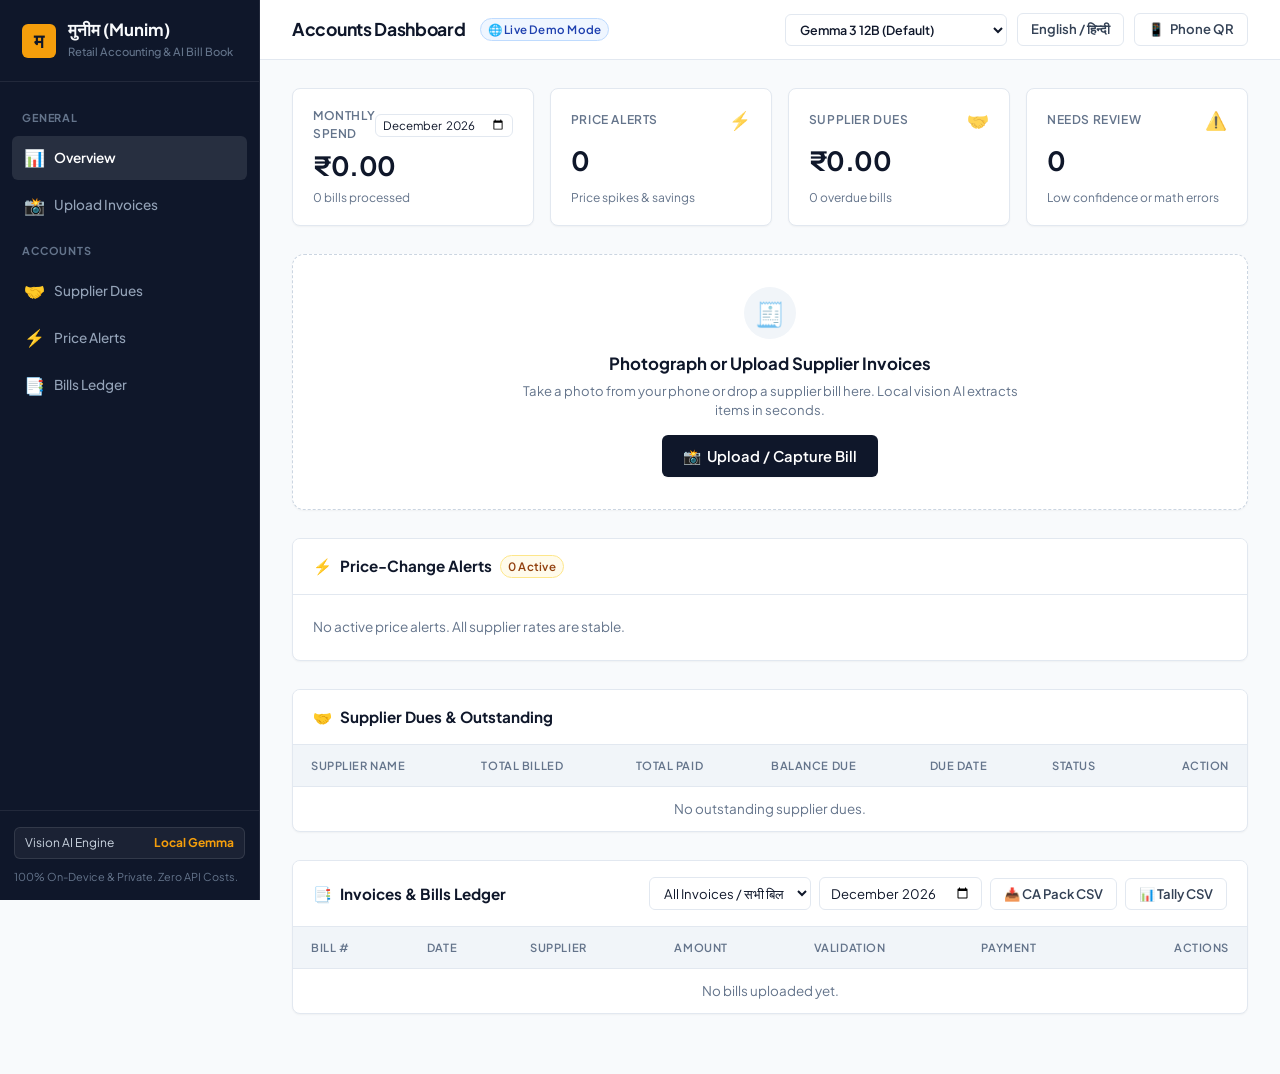
==== commit a69c5b95: "feat: complete UI redesign inspired by Linear and Stripe light accounting SaaS" ====
--- a/web/index.html
+++ b/web/index.html
@@ -10,136 +10,215 @@
   <link rel="stylesheet" href="styles.css">
 </head>
 <body>
-  <header class="header">
-    <div class="brand">
-      <div class="logo-badge">म</div>
-      <div>
-        <div class="brand-title" id="t-brand">मुनीम (Munim)</div>
-        <div class="brand-subtitle" id="t-sub">Powered by Gemma, running on this computer</div>
-      </div>
+  <div class="app-layout">
+    <!-- Professional Linear/Stripe style Navigation Sidebar -->
+    <aside class="app-sidebar">
+      <div class="sidebar-header">
+        <div class="brand-badge">म</div>
+        <div class="brand-meta">
+          <h1 id="t-brand">मुनीम (Munim)</h1>
+          <span id="t-sub">Retail Accounting & AI Bill Book</span>
+        </div>
+      </div>
+
+      <nav class="sidebar-nav">
+        <div class="nav-section-label">General</div>
+        <a class="nav-item active" href="#dashboard-section">
+          <span class="nav-icon">📊</span>
+          <span>Overview</span>
+        </a>
+        <a class="nav-item" href="#upload-section">
+          <span class="nav-icon">📸</span>
+          <span>Upload Invoices</span>
+        </a>
+        
+        <div class="nav-section-label">Accounts</div>
+        <a class="nav-item" href="#dues-section">
+          <span class="nav-icon">🤝</span>
+          <span>Supplier Dues</span>
+        </a>
+        <a class="nav-item" href="#alerts-section">
+          <span class="nav-icon">⚡</span>
+          <span>Price Alerts</span>
+        </a>
+        <a class="nav-item" href="#ledger-section">
+          <span class="nav-icon">📑</span>
+          <span>Bills Ledger</span>
+        </a>
+      </nav>
+
+      <div class="sidebar-footer">
+        <div class="engine-pill">
+          <span>Vision AI Engine</span>
+          <span style="font-weight: 700; color: #f59e0b;">Local Gemma</span>
+        </div>
+        <div style="color: #64748b; font-size: 0.68rem; line-height: 1.4;">
+          100% On-Device & Private. Zero API Costs.
+        </div>
+      </div>
+    </aside>
+
+    <!-- Main Application Workspace -->
+    <div class="app-main">
+      <!-- Top Action Navigation Bar -->
+      <header class="top-nav">
+        <div class="top-nav-left">
+          <div class="page-title">Accounts Dashboard</div>
+          <span id="demo-badge" class="badge badge-blue" style="display: none;">
+            🌐 Live Demo Mode
+          </span>
+        </div>
+        <div class="top-nav-actions">
+          <select id="model-select" class="form-select" style="font-size: 0.78rem; font-weight: 600;">
+            <option value="gemma3:12b">Gemma 3 12B (Default)</option>
+            <option value="gemma3:4b">Gemma 3 4B (Low RAM)</option>
+            <option value="gemma3:27b">Gemma 3 27B (High Accuracy)</option>
+          </select>
+          <button class="btn btn-secondary" id="lang-toggle">English / हिन्दी</button>
+          <button class="btn btn-secondary" id="qr-btn">📱 <span id="t-qr-nav-btn">Phone QR</span></button>
+        </div>
+      </header>
+
+      <main class="page-content" id="dashboard-section">
+        <!-- Stripe-grade KPI Overview Row -->
+        <div class="metrics-row">
+          <div class="kpi-card">
+            <div class="kpi-top">
+              <span class="kpi-label" id="t-monthly-spend">Monthly Spend</span>
+              <input type="month" id="spend-month-picker" class="form-select" style="padding: 2px 6px; font-size: 0.72rem;">
+            </div>
+            <div class="kpi-value" id="val-monthly-spend">₹0.00</div>
+            <div class="kpi-footer">
+              <span id="val-bills-count">0 bills processed</span>
+            </div>
+          </div>
+
+          <div class="kpi-card">
+            <div class="kpi-top">
+              <span class="kpi-label" id="t-open-alerts">Price Alerts</span>
+              <span class="kpi-icon">⚡</span>
+            </div>
+            <div class="kpi-value" id="val-alerts-count">0</div>
+            <div class="kpi-footer">
+              <span id="t-price-spikes">Price spikes & savings</span>
+            </div>
+          </div>
+
+          <div class="kpi-card">
+            <div class="kpi-top">
+              <span class="kpi-label" id="t-total-dues">Supplier Dues</span>
+              <span class="kpi-icon">🤝</span>
+            </div>
+            <div class="kpi-value" id="val-dues-amount">₹0.00</div>
+            <div class="kpi-footer">
+              <span id="val-overdue-sub">0 overdue bills</span>
+            </div>
+          </div>
+
+          <div class="kpi-card">
+            <div class="kpi-top">
+              <span class="kpi-label" id="t-needs-review">Needs Review</span>
+              <span class="kpi-icon">⚠️</span>
+            </div>
+            <div class="kpi-value" id="val-review-count">0</div>
+            <div class="kpi-footer">
+              <span id="t-review-sub">Low confidence or math errors</span>
+            </div>
+          </div>
+        </div>
+
+        <!-- Bill Ingestion / Dropzone Panel -->
+        <section id="upload-section">
+          <div class="upload-card" id="drop-zone">
+            <input type="file" id="file-input" accept="image/jpeg,image/png,image/webp,image/jpg" capture="environment" style="display: none;">
+            <div class="upload-icon-circle">🧾</div>
+            <div class="upload-text" id="t-upload-title">Photograph or Upload Supplier Invoices</div>
+            <div class="upload-hint" id="t-upload-sub">Take a photo from your phone or drop a supplier bill here. Local vision AI extracts items in seconds.</div>
+            <div class="upload-actions-bar">
+              <button class="btn btn-primary btn-large" onclick="document.getElementById('file-input').click()">
+                <span>📸</span> <span id="t-upload-btn">Upload / Capture Bill</span>
+              </button>
+            </div>
+          </div>
+        </section>
+
+        <!-- Price Change Alerts Panel -->
+        <section class="section-panel" id="alerts-section">
+          <div class="panel-header">
+            <div class="panel-title">
+              <span>⚡</span> <span id="t-alerts-title">Price-Change Alerts</span>
+              <span class="badge badge-warning" id="alerts-badge">0 Active</span>
+            </div>
+          </div>
+          <div class="alerts-list" id="alerts-container">
+            <div style="color: var(--text-muted); font-size: 0.85rem; padding: 6px 0;" id="t-no-alerts">No active price alerts. All supplier rates are stable.</div>
+          </div>
+        </section>
+
+        <!-- Supplier Dues & Outstanding Balances Panel -->
+        <section class="section-panel" id="dues-section">
+          <div class="panel-header">
+            <div class="panel-title">
+              <span>🤝</span> <span id="t-dues-title">Supplier Dues & Outstanding</span>
+            </div>
+          </div>
+          <div class="table-container">
+            <table>
+              <thead>
+                <tr>
+                  <th id="th-supplier">Supplier Name</th>
+                  <th id="th-total-billed">Total Billed</th>
+                  <th id="th-total-paid">Total Paid</th>
+                  <th id="th-balance-due">Balance Due</th>
+                  <th id="th-earliest-due">Due Date</th>
+                  <th id="th-status">Status</th>
+                  <th id="th-action" style="text-align: right;">Action</th>
+                </tr>
+              </thead>
+              <tbody id="dues-tbody">
+                <tr><td colspan="7" style="text-align:center; color:var(--text-muted)" id="t-no-dues">No outstanding supplier dues.</td></tr>
+              </tbody>
+            </table>
+          </div>
+        </section>
+
+        <!-- Bills Ledger & CA Pack Export Panel -->
+        <section class="section-panel" id="ledger-section">
+          <div class="panel-header">
+            <div class="panel-title">
+              <span>📑</span> <span id="t-ledger-title">Invoices & Bills Ledger</span>
+            </div>
+            <div class="panel-actions">
+              <select id="ledger-month-filter" class="form-select">
+                <option value="ALL">All Invoices / सभी बिल</option>
+              </select>
+              <input type="month" id="export-month" class="form-select">
+              <a id="ca-pack-btn" href="/api/export/ca" class="btn btn-secondary"><span id="t-btn-ca-pack">📥 CA Pack CSV</span></a>
+              <a id="tally-btn" href="/api/export/tally" class="btn btn-secondary"><span id="t-btn-tally">📊 Tally CSV</span></a>
+            </div>
+          </div>
+          <div class="table-container">
+            <table>
+              <thead>
+                <tr>
+                  <th id="th-inv-no">Bill #</th>
+                  <th id="th-inv-date">Date</th>
+                  <th id="th-inv-supplier">Supplier</th>
+                  <th id="th-inv-total">Amount</th>
+                  <th id="th-inv-val">Validation</th>
+                  <th id="th-inv-payment">Payment</th>
+                  <th id="th-inv-actions" style="text-align: right;">Actions</th>
+                </tr>
+              </thead>
+              <tbody id="bills-tbody">
+                <tr><td colspan="7" style="text-align:center; color:var(--text-muted)" id="t-no-bills">No bills uploaded yet.</td></tr>
+              </tbody>
+            </table>
+          </div>
+        </section>
+      </main>
     </div>
-    <div class="header-actions">
-      <span id="demo-badge" style="display: none; background: rgba(59, 130, 246, 0.2); color: #60a5fa; border: 1px solid rgba(59, 130, 246, 0.4); padding: 4px 10px; border-radius: 9999px; font-size: 0.75rem; font-weight: 600; align-self: center;">
-        🌐 Live Demo Mode
-      </span>
-      <select id="model-select" class="btn btn-secondary" style="background: var(--bg-surface); color: var(--text-main); font-size: 0.85rem; padding: 6px 10px;">
-        <option value="gemma3:12b">Gemma 3 12B (Default)</option>
-        <option value="gemma3:4b">Gemma 3 4B (Low RAM)</option>
-        <option value="gemma3:27b">Gemma 3 27B (High Accuracy)</option>
-      </select>
-      <button class="btn btn-secondary" id="lang-toggle">English / हिन्दी</button>
-      <button class="btn btn-secondary" id="qr-btn">📱 <span id="t-qr-nav-btn">Phone QR</span></button>
-    </div>
-  </header>
-
-  <main class="container">
-    <!-- Top Summary Metrics with Month Picker -->
-    <div class="metrics-grid">
-      <div class="metric-card gold">
-        <div style="display: flex; justify-content: space-between; align-items: center; margin-bottom: 6px;">
-          <div class="metric-title" id="t-monthly-spend" style="margin-bottom: 0;">Spend</div>
-          <input type="month" id="spend-month-picker" class="btn btn-secondary" style="padding: 2px 6px; font-size: 0.75rem; background: rgba(0,0,0,0.3); border: 1px solid var(--border);">
-        </div>
-        <div class="metric-val" id="val-monthly-spend">₹0.00</div>
-        <div class="metric-sub" id="val-bills-count">0 bills processed</div>
-      </div>
-      <div class="metric-card red">
-        <div class="metric-title" id="t-open-alerts">Open Price Alerts</div>
-        <div class="metric-val" id="val-alerts-count">0</div>
-        <div class="metric-sub" id="t-price-spikes">Price spikes & savings</div>
-      </div>
-      <div class="metric-card blue">
-        <div class="metric-title" id="t-total-dues">Supplier Dues</div>
-        <div class="metric-val" id="val-dues-amount">₹0.00</div>
-        <div class="metric-sub" id="val-overdue-sub">0 overdue bills</div>
-      </div>
-      <div class="metric-card red">
-        <div class="metric-title" id="t-needs-review">Needs Review</div>
-        <div class="metric-val" id="val-review-count">0</div>
-        <div class="metric-sub" id="t-review-sub">Low confidence or math errors</div>
-      </div>
-    </div>
-
-    <!-- Upload Card -->
-    <div class="upload-card" id="drop-zone">
-      <input type="file" id="file-input" accept="image/jpeg,image/png,image/webp,image/jpg" capture="environment" style="display: none;">
-      <div class="upload-icon">📸</div>
-      <div class="upload-text" id="t-upload-title">Photograph or Upload Bill</div>
-      <div class="upload-hint" id="t-upload-sub">Take a photo from your phone or drop a supplier bill here. Local vision AI extracts items in seconds.</div>
-      <button class="btn btn-primary btn-large" style="margin-top: 16px;" onclick="document.getElementById('file-input').click()">
-        <span>📤</span> <span id="t-upload-btn">Upload / Capture Bill</span>
-      </button>
-    </div>
-
-    <!-- Price Alerts Section -->
-    <div class="section-header">
-      <div class="section-title">
-        <span>⚡</span> <span id="t-alerts-title">Price-Change Alerts</span>
-        <span class="badge badge-warning" id="alerts-badge">0 Active</span>
-      </div>
-    </div>
-    <div class="alerts-list" id="alerts-container">
-      <div style="color: var(--text-muted); font-size: 0.9rem; padding: 12px 0;" id="t-no-alerts">No active price alerts. All supplier rates are stable.</div>
-    </div>
-
-    <!-- Supplier Dues Section -->
-    <div class="section-header">
-      <div class="section-title">
-        <span>🤝</span> <span id="t-dues-title">Supplier Dues & Outstanding</span>
-      </div>
-    </div>
-    <div class="table-container">
-      <table>
-        <thead>
-          <tr>
-            <th id="th-supplier">Supplier Name</th>
-            <th id="th-total-billed">Total Billed</th>
-            <th id="th-total-paid">Total Paid</th>
-            <th id="th-balance-due">Balance Due</th>
-            <th id="th-earliest-due">Due Date</th>
-            <th id="th-status">Status</th>
-            <th id="th-action">Action</th>
-          </tr>
-        </thead>
-        <tbody id="dues-tbody">
-          <tr><td colspan="7" style="text-align:center; color:var(--text-muted)" id="t-no-dues">No outstanding supplier dues.</td></tr>
-        </tbody>
-      </table>
-    </div>
-
-    <!-- Bills Ledger & CA Pack Export -->
-    <div class="section-header">
-      <div class="section-title">
-        <span>📑</span> <span id="t-ledger-title">Invoices & Bills Ledger</span>
-      </div>
-      <div style="display: flex; gap: 8px; align-items: center; flex-wrap: wrap;">
-        <select id="ledger-month-filter" class="btn btn-secondary" style="color: var(--text-main); background: var(--bg-surface); padding: 6px 12px; font-size: 0.85rem;">
-          <option value="ALL">All Invoices / सभी बिल</option>
-        </select>
-        <input type="month" id="export-month" class="btn btn-secondary" style="color: var(--text-main); background: var(--bg-surface);">
-        <a id="ca-pack-btn" href="/api/export/ca" class="btn btn-secondary"><span id="t-btn-ca-pack">📥 CA Pack CSV</span></a>
-        <a id="tally-btn" href="/api/export/tally" class="btn btn-secondary"><span id="t-btn-tally">📊 Tally CSV</span></a>
-      </div>
-    </div>
-    <div class="table-container">
-      <table>
-        <thead>
-          <tr>
-            <th id="th-inv-no">Bill #</th>
-            <th id="th-inv-date">Date</th>
-            <th id="th-inv-supplier">Supplier</th>
-            <th id="th-inv-total">Amount</th>
-            <th id="th-inv-val">Validation</th>
-            <th id="th-inv-payment">Payment</th>
-            <th id="th-inv-actions">Actions</th>
-          </tr>
-        </thead>
-        <tbody id="bills-tbody">
-          <tr><td colspan="7" style="text-align:center; color:var(--text-muted)" id="t-no-bills">No bills uploaded yet.</td></tr>
-        </tbody>
-      </table>
-    </div>
-  </main>
+  </div>
 
   <!-- QR Modal with LAN URL as text -->
   <div class="modal-overlay" id="qr-modal">
@@ -148,9 +227,9 @@
         <h3 id="t-qr-title">Open on Mobile Camera</h3>
         <button class="close-btn" onclick="document.getElementById('qr-modal').style.display='none'">&times;</button>
       </div>
-      <p style="color: var(--text-muted); font-size: 0.85rem; margin-bottom: 16px;" id="t-qr-sub">Scan this code with your phone while connected to the same Wi-Fi.</p>
-      <img id="qr-img" src="/api/qr" alt="QR Code" style="width: 240px; height: 240px; border-radius: 8px; margin: 0 auto; display: block; background: #fff; padding: 12px;">
-      <div style="margin-top: 14px; background: rgba(0,0,0,0.3); border: 1px solid var(--border); border-radius: 6px; padding: 10px 12px; font-family: monospace; font-size: 0.95rem; color: var(--accent-gold); word-break: break-all;" id="qr-lan-url">
+      <p style="color: var(--text-muted); font-size: 0.85rem; margin-bottom: 16px;" id="t-qr-sub">Scan this code with your phone while connected to the same Wi-Fi:</p>
+      <img id="qr-img" src="/api/qr" alt="QR Code" style="width: 240px; height: 240px; border-radius: 8px; margin: 0 auto; display: block; background: #fff; padding: 12px; border: 1px solid var(--border-light);">
+      <div style="margin-top: 14px; background: var(--bg-subtle); border: 1px solid var(--border-light); border-radius: 6px; padding: 10px 12px; font-family: 'JetBrains Mono', monospace; font-size: 0.85rem; color: var(--text-primary); word-break: break-all;" id="qr-lan-url">
         http://...
       </div>
     </div>
@@ -173,12 +252,11 @@
           <div class="image-zoom-container" id="zoom-container">
             <img id="review-bill-img" src="" alt="Bill Image" title="Click to zoom image" onclick="toggleZoomImage()">
           </div>
-          <div style="text-align: center; font-size: 0.75rem; color: var(--text-muted); margin-top: 6px;" id="t-zoom-hint">Click image to toggle zoom</div>
+          <div style="text-align: center; font-size: 0.75rem; color: var(--text-muted); margin-top: 8px;" id="t-zoom-hint">Click image to toggle zoom</div>
         </div>
 
         <!-- Right Column: Editable Fields -->
         <div class="review-fields-pane">
-          <!-- Top-Level Invoice Headers -->
           <div class="fields-section-title" id="t-header-details">Invoice Details</div>
           <div class="form-grid-2">
             <div class="form-group" id="group-vendor_name">
@@ -205,19 +283,19 @@
 
           <!-- Line Items Table -->
           <div style="display: flex; justify-content: space-between; align-items: center; margin-top: 14px; margin-bottom: 6px;">
-            <div class="fields-section-title" style="margin-top: 0; margin-bottom: 0;" id="t-items-details">Line Items</div>
-            <button type="button" class="btn btn-secondary" id="btn-add-item" style="padding: 3px 8px; font-size: 0.78rem;">+ Add Item</button>
-          </div>
-          <div style="overflow-x: auto; max-height: 220px; border: 1px solid var(--border); border-radius: 6px; margin-bottom: 12px;">
-            <table class="items-table" style="margin-bottom: 0;">
+            <div class="fields-section-title" style="margin-bottom: 0;" id="t-items-details">Line Items</div>
+            <button type="button" class="btn btn-secondary btn-sm" id="btn-add-item">+ Add Item</button>
+          </div>
+          <div style="overflow-x: auto; max-height: 220px; border: 1px solid var(--border-light); border-radius: var(--radius-sm); margin-bottom: 14px;">
+            <table class="items-table">
               <thead>
                 <tr>
                   <th style="min-width: 140px;">Description</th>
                   <th style="width: 80px;">HSN</th>
-                  <th style="width: 80px;">Pack</th>
-                  <th style="width: 70px;">Qty</th>
+                  <th style="width: 75px;">Pack</th>
+                  <th style="width: 65px;">Qty</th>
                   <th style="width: 80px;">Rate (₹)</th>
-                  <th style="width: 70px;">GST %</th>
+                  <th style="width: 65px;">GST %</th>
                   <th style="width: 90px;">Taxable (₹)</th>
                   <th style="width: 40px;"></th>
                 </tr>
@@ -250,16 +328,16 @@
               <input type="number" step="0.01" id="edit-roundoff" class="form-input" oninput="recalculateGrandTotal()">
             </div>
             <div class="form-group" id="group-total">
-              <label id="lbl-grandtotal" style="font-weight: 700; color: var(--accent-gold);">Grand Total (₹)</label>
-              <input type="number" step="0.01" id="edit-total" class="form-input" style="font-weight: 700; border-color: var(--accent-gold);">
+              <label id="lbl-grandtotal" style="font-weight: 700; color: var(--text-primary);">Grand Total (₹)</label>
+              <input type="number" step="0.01" id="edit-total" class="form-input" style="font-weight: 700;">
             </div>
           </div>
         </div>
       </div>
 
       <!-- Modal Footer -->
-      <div style="display: flex; justify-content: space-between; align-items: center; margin-top: 18px; border-top: 1px solid var(--border); padding-top: 14px;">
-        <div style="font-weight: 700; font-size: 1.15rem;">
+      <div style="display: flex; justify-content: space-between; align-items: center; margin-top: 18px; border-top: 1px solid var(--border-light); padding-top: 14px;">
+        <div style="font-weight: 700; font-size: 1.1rem; color: var(--text-primary);">
           <span id="lbl-total-summary">Total</span>: <span id="review-bill-total-display">₹0.00</span>
         </div>
         <div style="display: flex; gap: 10px;">
@@ -278,18 +356,18 @@
         <button class="close-btn" onclick="document.getElementById('pay-modal').style.display='none'">&times;</button>
       </div>
 
-      <div style="background: rgba(0,0,0,0.25); border: 1px solid var(--border); border-radius: 8px; padding: 12px; margin-bottom: 16px;">
-        <div style="display: flex; justify-content: space-between; margin-bottom: 4px;">
-          <span style="color: var(--text-muted); font-size: 0.85rem;" id="lbl-pay-supplier">Supplier:</span>
-          <span style="font-weight: 600;" id="pay-supplier-name">—</span>
-        </div>
-        <div style="display: flex; justify-content: space-between; margin-bottom: 4px;">
-          <span style="color: var(--text-muted); font-size: 0.85rem;" id="lbl-pay-billnum">Bill #:</span>
-          <span style="font-weight: 600;" id="pay-bill-number">—</span>
+      <div style="background: var(--bg-subtle); border: 1px solid var(--border-light); border-radius: var(--radius-sm); padding: 14px; margin-bottom: 16px;">
+        <div style="display: flex; justify-content: space-between; margin-bottom: 6px;">
+          <span style="color: var(--text-muted); font-size: 0.82rem;" id="lbl-pay-supplier">Supplier:</span>
+          <span style="font-weight: 600; color: var(--text-primary);" id="pay-supplier-name">—</span>
+        </div>
+        <div style="display: flex; justify-content: space-between; margin-bottom: 6px;">
+          <span style="color: var(--text-muted); font-size: 0.82rem;" id="lbl-pay-billnum">Bill #:</span>
+          <span style="font-weight: 600; color: var(--text-primary);" id="pay-bill-number">—</span>
         </div>
         <div style="display: flex; justify-content: space-between;">
-          <span style="color: var(--text-muted); font-size: 0.85rem;" id="lbl-pay-balance">Remaining Balance:</span>
-          <span style="font-weight: 700; color: var(--accent-gold);" id="pay-remaining-balance">₹0.00</span>
+          <span style="color: var(--text-muted); font-size: 0.82rem;" id="lbl-pay-balance">Remaining Balance:</span>
+          <span style="font-weight: 700; color: var(--amber-text);" id="pay-remaining-balance">₹0.00</span>
         </div>
       </div>
 
@@ -312,7 +390,7 @@
         </select>
       </div>
 
-      <button class="btn btn-primary" id="confirm-pay-btn" style="width: 100%; justify-content: center; font-size: 1rem; padding: 12px;">
+      <button class="btn btn-emerald" id="confirm-pay-btn" style="width: 100%; justify-content: center; font-size: 0.95rem; padding: 10px;">
         <span id="t-save-payment-btn">Record Payment</span>
       </button>
     </div>
@@ -320,10 +398,10 @@
 
   <!-- Processing Spinner Overlay -->
   <div class="modal-overlay" id="loading-overlay">
-    <div class="modal-content" style="max-width: 320px; text-align: center; background: rgba(15, 23, 42, 0.95);">
+    <div class="modal-content" style="max-width: 340px; text-align: center;">
       <div class="spinner"></div>
-      <div style="font-weight: 700; font-size: 1.1rem; margin-bottom: 6px;" id="t-reading-bill">मुनीम बिल पढ़ रहा है...</div>
-      <div style="color: var(--text-muted); font-size: 0.85rem;" id="t-reading-sub">Local vision AI analyzing items & calculating taxes...</div>
+      <div style="font-weight: 700; font-size: 1.05rem; margin-bottom: 6px; color: var(--text-primary);" id="t-reading-bill">मुनीम बिल पढ़ रहा है...</div>
+      <div style="color: var(--text-muted); font-size: 0.82rem;" id="t-reading-sub">Local vision AI analyzing items & calculating taxes...</div>
     </div>
   </div>
 
--- a/web/styles.css
+++ b/web/styles.css
@@ -1,28 +1,59 @@
 :root {
-  --bg-primary: #0b0f19;
-  --bg-surface: #111827;
-  --bg-card: #182234;
-  --bg-card-subtle: #1e293b;
-  --border: #283548;
-  --border-focus: #475569;
-  
-  /* Brand color: Warm Amber Ledger Gold */
-  --accent-gold: #f59e0b;
-  --accent-gold-hover: #d97706;
-  --accent-green: #10b981;
-  --accent-red: #ef4444;
-  --accent-blue: #3b82f6;
-  
-  --text-main: #f3f4f6;
-  --text-secondary: #cbd5e1;
-  --text-muted: #94a3b8;
-  --radius: 10px;
+  /* Warm off-white canvas and pure white cards (Linear & Stripe aesthetic) */
+  --bg-app: #f8fafc;
+  --bg-sidebar: #0f172a;
+  --bg-surface: #ffffff;
+  --bg-surface-elevated: #ffffff;
+  --bg-subtle: #f1f5f9;
+  --bg-active: #e2e8f0;
+
+  /* Crisp structural borders */
+  --border-light: #e2e8f0;
+  --border-subtle: #cbd5e1;
+  --border-strong: #94a3b8;
+  --border-focus: #2563eb;
+
+  /* Typography: Deep Charcoal & Slate (High Legibility) */
+  --text-primary: #0f172a;
+  --text-secondary: #334155;
+  --text-muted: #64748b;
+  --text-tertiary: #94a3b8;
+  --text-inverse: #ffffff;
+
+  /* Financial Palette */
+  --emerald-primary: #059669;
+  --emerald-hover: #047857;
+  --emerald-bg: #ecfdf5;
+  --emerald-border: #a7f3d0;
+  --emerald-text: #065f46;
+
+  --amber-primary: #d97706;
+  --amber-bg: #fffbeb;
+  --amber-border: #fde68a;
+  --amber-text: #92400e;
+
+  --rose-primary: #e11d48;
+  --rose-bg: #fff1f2;
+  --rose-border: #fecdd3;
+  --rose-text: #9f1239;
+
+  --blue-primary: #2563eb;
+  --blue-bg: #eff6ff;
+  --blue-border: #bfdbfe;
+  --blue-text: #1e40af;
+
+  /* Precision Radii & Elevations */
+  --radius-xs: 4px;
   --radius-sm: 6px;
-  --radius-pill: 9999px;
-  
-  --shadow-sm: 0 1px 2px 0 rgba(0, 0, 0, 0.25);
-  --shadow-md: 0 4px 12px -1px rgba(0, 0, 0, 0.35);
-  --shadow-lg: 0 10px 24px -3px rgba(0, 0, 0, 0.45);
+  --radius-md: 8px;
+  --radius-lg: 12px;
+  --radius-full: 9999px;
+
+  --shadow-xs: 0 1px 2px 0 rgba(0, 0, 0, 0.04);
+  --shadow-sm: 0 1px 3px 0 rgba(0, 0, 0, 0.08), 0 1px 2px -1px rgba(0, 0, 0, 0.04);
+  --shadow-md: 0 4px 6px -1px rgba(0, 0, 0, 0.07), 0 2px 4px -2px rgba(0, 0, 0, 0.05);
+  --shadow-lg: 0 10px 15px -3px rgba(0, 0, 0, 0.08), 0 4px 6px -4px rgba(0, 0, 0, 0.04);
+  --shadow-overlay: 0 20px 25px -5px rgba(0, 0, 0, 0.2), 0 8px 10px -6px rgba(0, 0, 0, 0.1);
 }
 
 * {
@@ -34,279 +65,484 @@
 }
 
 body {
-  background-color: var(--bg-primary);
-  color: var(--text-main);
+  background-color: var(--bg-app);
+  color: var(--text-primary);
   min-height: 100vh;
-  padding-bottom: 72px;
+  display: flex;
+  font-size: 0.875rem;
   line-height: 1.5;
 }
 
-.header {
-  background: rgba(17, 24, 39, 0.92);
-  backdrop-filter: blur(12px);
-  border-bottom: 1px solid var(--border);
-  padding: 14px 28px;
+/* ==========================================================================
+   APP SHELL LAYOUT (Sidebar + Main Workspace)
+   ========================================================================== */
+.app-layout {
+  display: flex;
+  width: 100%;
+  min-height: 100vh;
+}
+
+/* Professional Sidebar */
+.app-sidebar {
+  width: 260px;
+  background-color: var(--bg-sidebar);
+  color: #94a3b8;
+  display: flex;
+  flex-direction: column;
+  flex-shrink: 0;
+  border-right: 1px solid rgba(255, 255, 255, 0.08);
   position: sticky;
   top: 0;
-  z-index: 100;
-  display: flex;
+  height: 100vh;
+  z-index: 50;
+}
+
+.sidebar-header {
+  padding: 20px 22px;
+  display: flex;
+  align-items: center;
+  gap: 12px;
+  border-bottom: 1px solid rgba(255, 255, 255, 0.08);
+}
+
+.brand-badge {
+  width: 34px;
+  height: 34px;
+  background: #f59e0b;
+  color: #0f172a;
+  border-radius: var(--radius-sm);
+  display: flex;
+  align-items: center;
+  justify-content: center;
+  font-weight: 800;
+  font-size: 1.2rem;
+  letter-spacing: -0.5px;
+}
+
+.brand-meta h1 {
+  font-size: 1.05rem;
+  font-weight: 700;
+  color: #f8fafc;
+  line-height: 1.2;
+}
+
+.brand-meta span {
+  font-size: 0.7rem;
+  color: #64748b;
+  font-weight: 500;
+}
+
+.sidebar-nav {
+  padding: 16px 12px;
+  display: flex;
+  flex-direction: column;
+  gap: 4px;
+  flex: 1;
+}
+
+.nav-section-label {
+  font-size: 0.68rem;
+  font-weight: 700;
+  text-transform: uppercase;
+  letter-spacing: 0.08em;
+  color: #64748b;
+  padding: 12px 10px 6px;
+}
+
+.nav-item {
+  display: flex;
+  align-items: center;
+  gap: 10px;
+  padding: 9px 12px;
+  border-radius: var(--radius-sm);
+  color: #94a3b8;
+  text-decoration: none;
+  font-weight: 500;
+  font-size: 0.85rem;
+  transition: all 0.15s ease;
+  cursor: pointer;
+}
+
+.nav-item:hover {
+  background: rgba(255, 255, 255, 0.06);
+  color: #f1f5f9;
+}
+
+.nav-item.active {
+  background: rgba(255, 255, 255, 0.1);
+  color: #ffffff;
+  font-weight: 600;
+}
+
+.nav-item .nav-icon {
+  font-size: 1.05rem;
+  width: 20px;
+  text-align: center;
+}
+
+.sidebar-footer {
+  padding: 16px 14px;
+  border-top: 1px solid rgba(255, 255, 255, 0.08);
+  font-size: 0.75rem;
+  display: flex;
+  flex-direction: column;
+  gap: 10px;
+}
+
+.engine-pill {
+  background: rgba(255, 255, 255, 0.05);
+  border: 1px solid rgba(255, 255, 255, 0.1);
+  padding: 6px 10px;
+  border-radius: var(--radius-sm);
+  color: #cbd5e1;
+  display: flex;
+  align-items: center;
   justify-content: space-between;
-  align-items: center;
-}
-
-.brand {
-  display: flex;
-  align-items: center;
-  gap: 12px;
-}
-
-.logo-badge {
-  background: #f59e0b;
-  color: #0b0f19;
-  font-weight: 800;
-  font-size: 1.25rem;
-  width: 38px;
-  height: 38px;
-  border-radius: 8px;
-  display: flex;
+}
+
+/* Main Workspace */
+.app-main {
+  flex: 1;
+  display: flex;
+  flex-direction: column;
+  min-width: 0;
+  background-color: var(--bg-app);
+}
+
+/* Top Navigation Bar */
+.top-nav {
+  height: 60px;
+  background: var(--bg-surface);
+  border-bottom: 1px solid var(--border-light);
+  padding: 0 32px;
+  display: flex;
+  align-items: center;
+  justify-content: space-between;
+  position: sticky;
+  top: 0;
+  z-index: 40;
+}
+
+.top-nav-left {
+  display: flex;
+  align-items: center;
+  gap: 14px;
+}
+
+.page-title {
+  font-size: 1.1rem;
+  font-weight: 700;
+  color: var(--text-primary);
+  letter-spacing: -0.3px;
+}
+
+.top-nav-actions {
+  display: flex;
+  align-items: center;
+  gap: 10px;
+}
+
+/* Buttons */
+.btn {
+  display: inline-flex;
   align-items: center;
   justify-content: center;
-  box-shadow: 0 2px 8px rgba(245, 158, 11, 0.25);
-}
-
-.brand-title {
-  font-size: 1.2rem;
-  font-weight: 700;
-  letter-spacing: -0.3px;
-  color: #fff;
-}
-
-.brand-subtitle {
-  font-size: 0.76rem;
-  color: var(--text-muted);
-  font-weight: 500;
-}
-
-.header-actions {
-  display: flex;
-  align-items: center;
-  gap: 10px;
-}
-
-.btn {
-  padding: 8px 14px;
+  gap: 6px;
+  padding: 7px 13px;
   border-radius: var(--radius-sm);
+  font-size: 0.82rem;
   font-weight: 600;
-  font-size: 0.84rem;
   cursor: pointer;
   border: 1px solid transparent;
-  transition: all 0.15s ease-in-out;
-  display: inline-flex;
+  transition: all 0.15s ease;
+  text-decoration: none;
+  line-height: 1.25;
+  white-space: nowrap;
+}
+
+.btn-primary {
+  background: var(--text-primary);
+  color: var(--text-inverse);
+  box-shadow: var(--shadow-xs);
+}
+.btn-primary:hover {
+  background: #1e293b;
+}
+
+.btn-secondary {
+  background: var(--bg-surface);
+  border: 1px solid var(--border-light);
+  color: var(--text-secondary);
+}
+.btn-secondary:hover {
+  background: var(--bg-subtle);
+  border-color: var(--border-subtle);
+  color: var(--text-primary);
+}
+
+.btn-emerald {
+  background: var(--emerald-primary);
+  color: #ffffff;
+}
+.btn-emerald:hover {
+  background: var(--emerald-hover);
+}
+
+.btn-large {
+  padding: 11px 20px;
+  font-size: 0.92rem;
+}
+
+.btn-sm {
+  padding: 4px 8px;
+  font-size: 0.76rem;
+  border-radius: var(--radius-xs);
+}
+
+/* Page Container */
+.page-content {
+  padding: 28px 32px 60px;
+  max-width: 1400px;
+  width: 100%;
+  margin: 0 auto;
+  display: flex;
+  flex-direction: column;
+  gap: 28px;
+}
+
+/* ==========================================================================
+   METRICS SECTION (Stripe-inspired KPI Cards)
+   ========================================================================== */
+.metrics-row {
+  display: grid;
+  grid-template-columns: repeat(4, 1fr);
+  gap: 16px;
+}
+
+.kpi-card {
+  background: var(--bg-surface);
+  border: 1px solid var(--border-light);
+  border-radius: var(--radius-md);
+  padding: 18px 20px;
+  box-shadow: var(--shadow-xs);
+  display: flex;
+  flex-direction: column;
+  justify-content: space-between;
+  transition: transform 0.15s ease, box-shadow 0.15s ease;
+}
+
+.kpi-card:hover {
+  box-shadow: var(--shadow-sm);
+}
+
+.kpi-top {
+  display: flex;
+  align-items: center;
+  justify-content: space-between;
+  margin-bottom: 8px;
+}
+
+.kpi-label {
+  font-size: 0.75rem;
+  font-weight: 600;
+  text-transform: uppercase;
+  letter-spacing: 0.05em;
+  color: var(--text-muted);
+}
+
+.kpi-icon {
+  font-size: 1.1rem;
+  opacity: 0.8;
+}
+
+.kpi-value {
+  font-size: 1.65rem;
+  font-weight: 700;
+  color: var(--text-primary);
+  letter-spacing: -0.5px;
+  line-height: 1.15;
+}
+
+.kpi-footer {
+  margin-top: 8px;
+  font-size: 0.75rem;
+  color: var(--text-muted);
+  display: flex;
   align-items: center;
   gap: 6px;
-  text-decoration: none;
-  line-height: 1.2;
-}
-
-.btn-primary {
-  background: var(--accent-gold);
-  color: #0b0f19;
+}
+
+/* ==========================================================================
+   UPLOAD SECTION (Polished SaaS Dropzone)
+   ========================================================================== */
+.upload-card {
+  background: var(--bg-surface);
+  border: 1.5px dashed var(--border-subtle);
+  border-radius: var(--radius-lg);
+  padding: 32px 24px;
+  text-align: center;
+  cursor: pointer;
+  box-shadow: var(--shadow-xs);
+  transition: all 0.2s ease;
+  display: flex;
+  flex-direction: column;
+  align-items: center;
+}
+
+.upload-card:hover, .upload-card.dragover {
+  border-color: var(--blue-primary);
+  background: var(--blue-bg);
+}
+
+.upload-icon-circle {
+  width: 52px;
+  height: 52px;
+  background: var(--bg-subtle);
+  border-radius: 50%;
+  display: flex;
+  align-items: center;
+  justify-content: center;
+  font-size: 1.5rem;
+  margin-bottom: 12px;
+  color: var(--text-secondary);
+}
+
+.upload-card:hover .upload-icon-circle {
+  background: #dbeafe;
+}
+
+.upload-text {
+  font-size: 1.05rem;
   font-weight: 700;
-  box-shadow: var(--shadow-sm);
-}
-.btn-primary:hover {
-  background: var(--accent-gold-hover);
-}
-
-.btn-secondary {
-  background: var(--bg-card);
-  color: var(--text-secondary);
-  border: 1px solid var(--border);
-}
-.btn-secondary:hover {
-  background: var(--bg-card-subtle);
+  color: var(--text-primary);
+  margin-bottom: 4px;
+}
+
+.upload-hint {
+  font-size: 0.82rem;
+  color: var(--text-muted);
+  max-width: 520px;
+  line-height: 1.45;
+  margin-bottom: 16px;
+}
+
+.upload-actions-bar {
+  display: flex;
+  align-items: center;
+  gap: 12px;
+}
+
+/* ==========================================================================
+   SECTIONS & PANELS
+   ========================================================================== */
+.section-panel {
+  background: var(--bg-surface);
+  border: 1px solid var(--border-light);
+  border-radius: var(--radius-md);
+  box-shadow: var(--shadow-xs);
+  overflow: hidden;
+}
+
+.panel-header {
+  padding: 16px 20px;
+  border-bottom: 1px solid var(--border-light);
+  display: flex;
+  align-items: center;
+  justify-content: space-between;
+  background: var(--bg-surface);
+}
+
+.panel-title {
+  font-size: 0.95rem;
+  font-weight: 700;
+  color: var(--text-primary);
+  display: flex;
+  align-items: center;
+  gap: 8px;
+}
+
+.panel-actions {
+  display: flex;
+  align-items: center;
+  gap: 8px;
+  flex-wrap: wrap;
+}
+
+/* Filter controls */
+.form-select, .form-input {
+  background: var(--bg-surface);
+  border: 1px solid var(--border-light);
+  border-radius: var(--radius-sm);
+  color: var(--text-primary);
+  padding: 6px 10px;
+  font-size: 0.82rem;
+  outline: none;
+  transition: border-color 0.15s, box-shadow 0.15s;
+}
+
+.form-select:focus, .form-input:focus {
   border-color: var(--border-focus);
-  color: #fff;
-}
-
-.btn-large {
-  padding: 12px 22px;
-  font-size: 0.95rem;
-}
-
-.container {
-  max-width: 1240px;
-  margin: 0 auto;
-  padding: 24px 20px;
-}
-
-/* Metrics Grid - Professional Accounting Ledger Cards */
-.metrics-grid {
-  display: grid;
-  grid-template-columns: repeat(auto-fit, minmax(230px, 1fr));
-  gap: 16px;
-  margin-bottom: 24px;
-}
-
-.metric-card {
-  background: var(--bg-card);
-  border: 1px solid var(--border);
-  border-radius: var(--radius);
-  padding: 18px 20px;
-  position: relative;
-  box-shadow: var(--shadow-sm);
-  transition: transform 0.15s ease, border-color 0.15s ease;
-}
-
-.metric-card:hover {
-  border-color: var(--border-focus);
-}
-
-.metric-card.gold { border-top: 3px solid var(--accent-gold); }
-.metric-card.red { border-top: 3px solid var(--accent-red); }
-.metric-card.green { border-top: 3px solid var(--accent-green); }
-.metric-card.blue { border-top: 3px solid var(--accent-blue); }
-
-.metric-title {
+  box-shadow: 0 0 0 3px rgba(37, 99, 235, 0.1);
+}
+
+/* Alerts List */
+.alerts-list {
+  padding: 16px 20px;
+  display: flex;
+  flex-direction: column;
+  gap: 10px;
+}
+
+.alert-item {
+  background: var(--bg-app);
+  border: 1px solid var(--border-light);
+  border-left: 3px solid var(--rose-primary);
+  border-radius: var(--radius-sm);
+  padding: 12px 16px;
+  display: flex;
+  justify-content: space-between;
+  align-items: center;
+  gap: 14px;
+}
+
+.alert-item.cheaper {
+  border-left-color: var(--emerald-primary);
+}
+
+.alert-desc {
+  font-weight: 600;
+  font-size: 0.86rem;
+  color: var(--text-primary);
+}
+
+.evidence-badge {
   font-size: 0.74rem;
   color: var(--text-muted);
-  text-transform: uppercase;
-  font-weight: 700;
-  letter-spacing: 0.6px;
-  margin-bottom: 6px;
-}
-
-.metric-val {
-  font-size: 1.7rem;
-  font-weight: 700;
-  color: #fff;
-  letter-spacing: -0.5px;
-}
-
-.metric-sub {
-  font-size: 0.78rem;
-  color: var(--text-muted);
-  margin-top: 4px;
-  font-weight: 500;
-}
-
-/* Upload Section */
-.upload-card {
-  background: #111a28;
-  border: 2px dashed #334155;
-  border-radius: var(--radius);
-  padding: 34px 20px;
-  text-align: center;
-  margin-bottom: 30px;
-  cursor: pointer;
-  transition: all 0.2s;
-}
-
-.upload-card:hover, .upload-card.dragover {
-  border-color: var(--accent-gold);
-  background: rgba(245, 158, 11, 0.04);
-}
-
-.upload-icon {
-  font-size: 2.2rem;
-  margin-bottom: 8px;
-}
-
-.upload-text {
-  font-size: 1.1rem;
-  font-weight: 700;
-  margin-bottom: 4px;
-  color: #fff;
-}
-
-.upload-hint {
-  font-size: 0.84rem;
-  color: var(--text-muted);
-  max-width: 580px;
-  margin: 0 auto;
-}
-
-/* Sections */
-.section-header {
-  display: flex;
-  justify-content: space-between;
-  align-items: center;
-  margin-bottom: 14px;
-}
-
-.section-title {
-  font-size: 1.12rem;
-  font-weight: 700;
-  display: flex;
-  align-items: center;
-  gap: 8px;
-  color: #fff;
-}
-
+  margin-top: 3px;
+}
+
+/* Badges */
 .badge {
   font-size: 0.72rem;
-  padding: 3px 8px;
-  border-radius: var(--radius-pill);
+  padding: 2px 7px;
+  border-radius: var(--radius-full);
   font-weight: 600;
-  letter-spacing: 0.2px;
-}
-.badge-warning { background: rgba(245, 158, 11, 0.15); color: #fbbf24; border: 1px solid rgba(245, 158, 11, 0.3); }
-.badge-danger { background: rgba(239, 68, 68, 0.15); color: #f87171; border: 1px solid rgba(239, 68, 68, 0.3); }
-.badge-success { background: rgba(16, 185, 129, 0.15); color: #34d399; border: 1px solid rgba(16, 185, 129, 0.3); }
-
-/* Alert Cards */
-.alerts-list {
-  display: flex;
-  flex-direction: column;
-  gap: 10px;
-  margin-bottom: 30px;
-}
-
-.alert-item {
-  background: var(--bg-card);
-  border-left: 3px solid var(--accent-red);
-  border-top: 1px solid var(--border);
-  border-right: 1px solid var(--border);
-  border-bottom: 1px solid var(--border);
-  border-radius: var(--radius-sm);
-  padding: 14px 18px;
-  display: flex;
-  justify-content: space-between;
-  align-items: center;
-  flex-wrap: wrap;
-  gap: 12px;
-  box-shadow: var(--shadow-sm);
-}
-
-.alert-item.cheaper {
-  border-left-color: var(--accent-green);
-}
-
-.alert-desc {
-  font-weight: 600;
-  font-size: 0.92rem;
-  color: var(--text-main);
-}
-
-.evidence-badge {
-  background: var(--bg-card-subtle);
-  border: 1px solid var(--border);
-  padding: 3px 8px;
-  border-radius: var(--radius-sm);
-  font-size: 0.76rem;
-  display: inline-block;
-  margin-top: 5px;
-  color: var(--text-muted);
-}
-
-/* Tables - Clean, Professional Accounting Look */
+  letter-spacing: 0.02em;
+  display: inline-flex;
+  align-items: center;
+  gap: 4px;
+}
+
+.badge-success { background: var(--emerald-bg); color: var(--emerald-text); border: 1px solid var(--emerald-border); }
+.badge-warning { background: var(--amber-bg); color: var(--amber-text); border: 1px solid var(--amber-border); }
+.badge-danger { background: var(--rose-bg); color: var(--rose-text); border: 1px solid var(--rose-border); }
+.badge-neutral { background: var(--bg-subtle); color: var(--text-secondary); border: 1px solid var(--border-light); }
+.badge-blue { background: var(--blue-bg); color: var(--blue-text); border: 1px solid var(--blue-border); }
+
+/* Data Tables */
 .table-container {
-  background: var(--bg-card);
-  border: 1px solid var(--border);
-  border-radius: var(--radius);
   overflow-x: auto;
-  margin-bottom: 30px;
-  box-shadow: var(--shadow-sm);
+  width: 100%;
 }
 
 table {
@@ -316,18 +552,19 @@
 }
 
 th, td {
-  padding: 12px 16px;
-  border-bottom: 1px solid var(--border);
-  font-size: 0.86rem;
+  padding: 12px 18px;
+  border-bottom: 1px solid var(--border-light);
+  font-size: 0.84rem;
 }
 
 th {
-  background: #111a28;
+  background: var(--bg-subtle);
   color: var(--text-muted);
   font-weight: 600;
   text-transform: uppercase;
-  font-size: 0.72rem;
-  letter-spacing: 0.6px;
+  font-size: 0.7rem;
+  letter-spacing: 0.05em;
+  white-space: nowrap;
 }
 
 tr:last-child td {
@@ -335,10 +572,22 @@
 }
 
 tr:hover td {
-  background: rgba(255, 255, 255, 0.015);
-}
-
-/* Modal */
+  background-color: #f8fafc;
+}
+
+.cell-mono {
+  font-family: 'JetBrains Mono', monospace;
+  font-size: 0.82rem;
+}
+
+.cell-bold {
+  font-weight: 600;
+  color: var(--text-primary);
+}
+
+/* ==========================================================================
+   MODALS (Review, Payment, QR)
+   ========================================================================== */
 .modal-overlay {
   display: none;
   position: fixed;
@@ -346,40 +595,45 @@
   left: 0;
   width: 100%;
   height: 100%;
-  background: rgba(0, 0, 0, 0.78);
-  backdrop-filter: blur(6px);
+  background: rgba(15, 23, 42, 0.6);
+  backdrop-filter: blur(4px);
   z-index: 1000;
   justify-content: center;
   align-items: center;
-  padding: 16px;
+  padding: 20px;
 }
 
 .modal-content {
   background: var(--bg-surface);
-  border: 1px solid #334155;
-  border-radius: var(--radius);
+  border: 1px solid var(--border-light);
+  border-radius: var(--radius-lg);
   max-width: 680px;
   width: 100%;
-  max-height: 90vh;
+  max-height: 92vh;
   overflow-y: auto;
-  padding: 22px 24px;
+  padding: 24px;
   position: relative;
-  box-shadow: var(--shadow-lg);
+  box-shadow: var(--shadow-overlay);
+}
+
+.modal-review-large {
+  max-width: 1140px;
+  width: 95vw;
 }
 
 .modal-header {
   display: flex;
   justify-content: space-between;
   align-items: center;
-  margin-bottom: 16px;
-  border-bottom: 1px solid var(--border);
-  padding-bottom: 12px;
+  padding-bottom: 14px;
+  border-bottom: 1px solid var(--border-light);
+  margin-bottom: 18px;
 }
 
 .modal-header h3 {
   font-size: 1.15rem;
   font-weight: 700;
-  color: #fff;
+  color: var(--text-primary);
 }
 
 .close-btn {
@@ -391,55 +645,22 @@
   line-height: 1;
 }
 .close-btn:hover {
-  color: #fff;
-}
-
-/* Loading Overlay */
-.spinner {
-  width: 44px;
-  height: 44px;
-  border: 3px solid rgba(245, 158, 11, 0.2);
-  border-top-color: var(--accent-gold);
-  border-radius: 50%;
-  animation: spin 0.9s linear infinite;
-  margin: 0 auto 14px;
-}
-
-@keyframes spin {
-  to { transform: rotate(360deg); }
-}
-
-/* Large Review Modal & Side-by-Side Layout */
-.modal-review-large {
-  max-width: 1100px;
-  width: 95vw;
-  max-height: 94vh;
-}
-
+  color: var(--text-primary);
+}
+
+/* Review Side-by-Side */
 .review-grid {
   display: grid;
-  grid-template-columns: 1fr 1.35fr;
-  gap: 20px;
-  margin-top: 10px;
-}
-
-@media (max-width: 900px) {
-  .review-grid {
-    grid-template-columns: 1fr;
-  }
-}
-
-.review-image-pane {
-  display: flex;
-  flex-direction: column;
+  grid-template-columns: 1fr 1.3fr;
+  gap: 24px;
 }
 
 .image-zoom-container {
-  background: #000;
-  border: 1px solid var(--border);
-  border-radius: var(--radius-sm);
+  background: #0f172a;
+  border: 1px solid var(--border-light);
+  border-radius: var(--radius-md);
   overflow: auto;
-  max-height: 520px;
+  max-height: 540px;
   display: flex;
   justify-content: center;
   align-items: flex-start;
@@ -462,110 +683,136 @@
   width: 180%;
 }
 
-.review-fields-pane {
-  display: flex;
-  flex-direction: column;
-}
-
 .fields-section-title {
-  font-size: 0.8rem;
+  font-size: 0.78rem;
   font-weight: 700;
-  color: var(--accent-gold);
+  color: var(--text-muted);
   text-transform: uppercase;
-  letter-spacing: 0.6px;
+  letter-spacing: 0.06em;
   margin-bottom: 8px;
 }
 
 .form-grid-2 {
   display: grid;
   grid-template-columns: 1fr 1fr;
-  gap: 10px;
-  margin-bottom: 10px;
+  gap: 12px;
+  margin-bottom: 12px;
 }
 
 .form-grid-3 {
   display: grid;
   grid-template-columns: repeat(3, 1fr);
-  gap: 10px;
-}
-
-@media (max-width: 600px) {
+  gap: 12px;
+}
+
+.form-group {
+  display: flex;
+  flex-direction: column;
+  gap: 4px;
+}
+
+.form-group label {
+  font-size: 0.74rem;
+  font-weight: 600;
+  color: var(--text-secondary);
+}
+
+/* Discrepancy Highlighting */
+.form-group.field-error label {
+  color: var(--rose-primary) !important;
+  font-weight: 700;
+}
+
+.form-group.field-error .form-input {
+  border-color: var(--rose-primary) !important;
+  background: var(--rose-bg) !important;
+}
+
+.validation-banner {
+  background: var(--rose-bg);
+  border: 1px solid var(--rose-border);
+  border-radius: var(--radius-sm);
+  padding: 12px 16px;
+  margin-bottom: 16px;
+  font-size: 0.84rem;
+  color: var(--rose-text);
+  line-height: 1.45;
+}
+
+.validation-hindi {
+  font-size: 0.78rem;
+  color: #9f1239;
+  margin-top: 2px;
+  opacity: 0.9;
+}
+
+.items-table th, .items-table td {
+  padding: 6px 10px;
+  font-size: 0.8rem;
+}
+
+/* Loading Spinner */
+.spinner {
+  width: 40px;
+  height: 40px;
+  border: 3px solid #e2e8f0;
+  border-top-color: var(--text-primary);
+  border-radius: 50%;
+  animation: spin 0.8s linear infinite;
+  margin: 0 auto 12px;
+}
+
+@keyframes spin {
+  to { transform: rotate(360deg); }
+}
+
+/* ==========================================================================
+   RESPONSIVE DESIGN (Tablets & Mobile)
+   ========================================================================== */
+@media (max-width: 1024px) {
+  .metrics-row {
+    grid-template-columns: repeat(2, 1fr);
+  }
+  .app-sidebar {
+    width: 210px;
+  }
+}
+
+@media (max-width: 768px) {
+  .app-layout {
+    flex-direction: column;
+  }
+  .app-sidebar {
+    width: 100%;
+    height: auto;
+    position: relative;
+    border-right: none;
+    border-bottom: 1px solid rgba(255, 255, 255, 0.08);
+  }
+  .sidebar-nav {
+    flex-direction: row;
+    overflow-x: auto;
+    padding: 8px 12px;
+  }
+  .nav-section-label {
+    display: none;
+  }
+  .sidebar-footer {
+    display: none;
+  }
+  .top-nav {
+    padding: 0 16px;
+  }
+  .page-content {
+    padding: 16px;
+  }
+  .metrics-row {
+    grid-template-columns: 1fr;
+  }
+  .review-grid {
+    grid-template-columns: 1fr;
+  }
   .form-grid-2, .form-grid-3 {
     grid-template-columns: 1fr;
   }
 }
-
-.form-group {
-  display: flex;
-  flex-direction: column;
-  gap: 4px;
-}
-
-.form-group label {
-  font-size: 0.74rem;
-  color: var(--text-muted);
-  font-weight: 600;
-}
-
-.form-input {
-  background: #0f172a;
-  border: 1px solid var(--border);
-  border-radius: var(--radius-sm);
-  color: var(--text-main);
-  padding: 8px 10px;
-  font-size: 0.85rem;
-  outline: none;
-  transition: border-color 0.15s;
-}
-
-.form-input:focus {
-  border-color: var(--accent-gold);
-}
-
-/* Validation Discrepancy Highlighting */
-.form-group.field-error label {
-  color: var(--accent-red) !important;
-  font-weight: 700;
-}
-
-.form-group.field-error .form-input {
-  border-color: var(--accent-red) !important;
-  background: rgba(239, 68, 68, 0.08) !important;
-}
-
-.validation-banner {
-  background: rgba(239, 68, 68, 0.12);
-  border: 1px solid rgba(239, 68, 68, 0.35);
-  border-radius: var(--radius-sm);
-  padding: 12px 14px;
-  margin-bottom: 14px;
-  font-size: 0.86rem;
-  color: #fca5a5;
-  line-height: 1.45;
-}
-
-.validation-banner-item {
-  margin-bottom: 6px;
-}
-.validation-banner-item:last-child {
-  margin-bottom: 0;
-}
-
-.validation-hindi {
-  font-size: 0.8rem;
-  color: #fecaca;
-  margin-top: 2px;
-  opacity: 0.9;
-}
-
-.items-table th, .items-table td {
-  padding: 6px 8px;
-  font-size: 0.82rem;
-}
-
-@media (max-width: 768px) {
-  .header { padding: 12px 16px; }
-  .brand-title { font-size: 1.05rem; }
-  .metric-val { font-size: 1.45rem; }
-  .btn-large { width: 100%; justify-content: center; }
-}
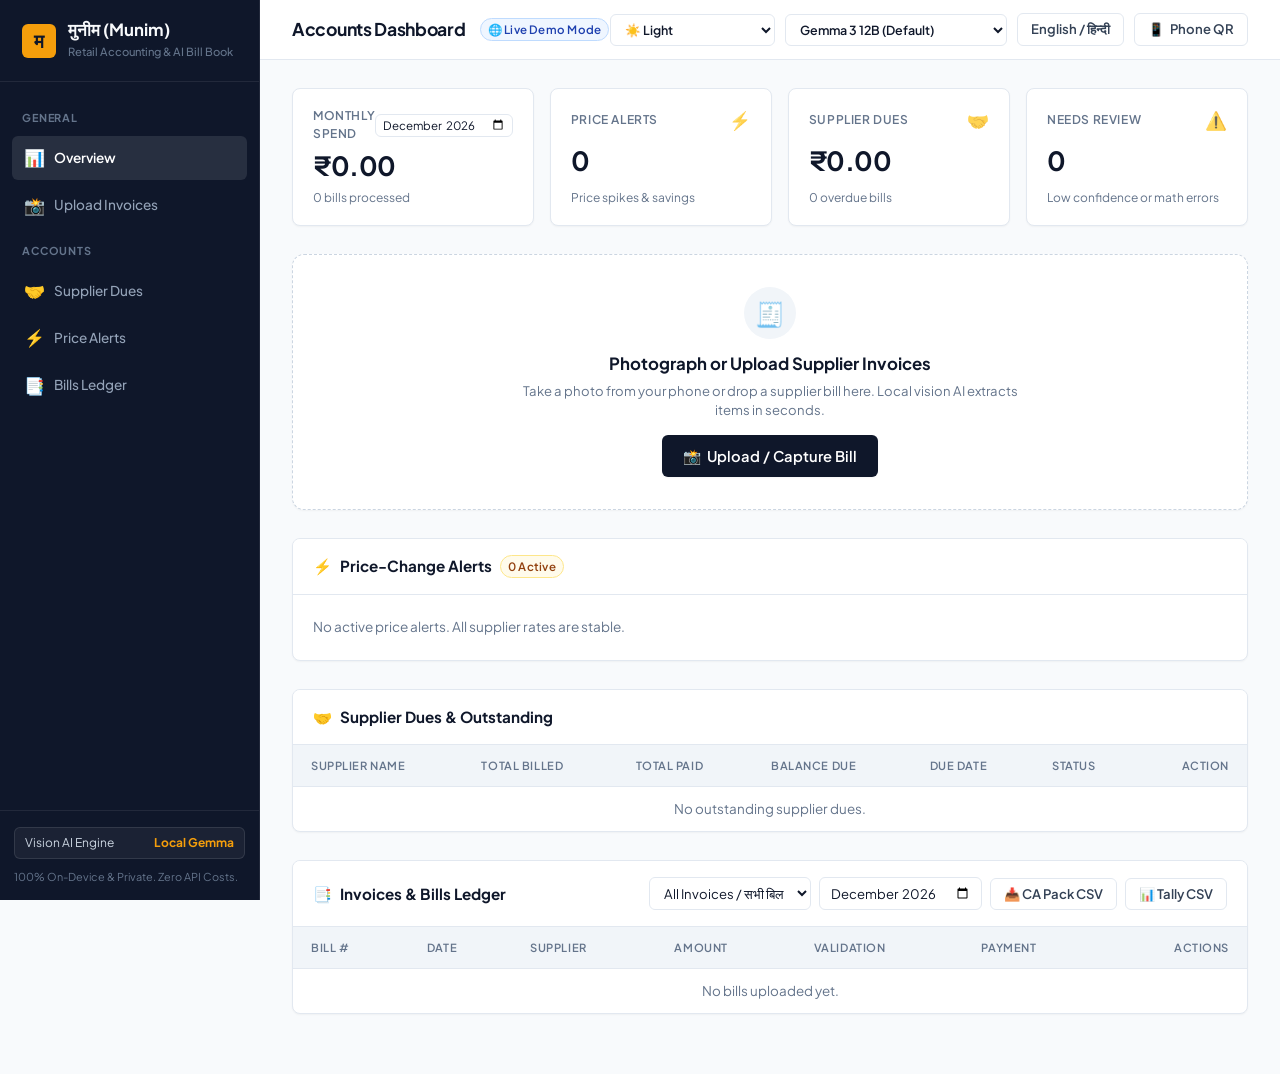
==== commit 2e84755e: "feat: add theme switcher with Light, Dark, and Warm Bahi-Khata ledger modes" ====
--- a/web/index.html
+++ b/web/index.html
@@ -69,6 +69,11 @@
           </span>
         </div>
         <div class="top-nav-actions">
+          <select id="theme-select" class="form-select" style="font-size: 0.78rem; font-weight: 600;">
+            <option value="light">☀️ Light</option>
+            <option value="dark">🌙 Dark</option>
+            <option value="warm">📜 Warm Bahi-Khata</option>
+          </select>
           <select id="model-select" class="form-select" style="font-size: 0.78rem; font-weight: 600;">
             <option value="gemma3:12b">Gemma 3 12B (Default)</option>
             <option value="gemma3:4b">Gemma 3 4B (Low RAM)</option>
--- a/web/styles.css
+++ b/web/styles.css
@@ -1,5 +1,5 @@
 :root {
-  /* Warm off-white canvas and pure white cards (Linear & Stripe aesthetic) */
+  /* Default: Clean Financial Light Theme (Stripe/Linear) */
   --bg-app: #f8fafc;
   --bg-sidebar: #0f172a;
   --bg-surface: #ffffff;
@@ -13,7 +13,7 @@
   --border-strong: #94a3b8;
   --border-focus: #2563eb;
 
-  /* Typography: Deep Charcoal & Slate (High Legibility) */
+  /* Typography: Deep Charcoal & Slate */
   --text-primary: #0f172a;
   --text-secondary: #334155;
   --text-muted: #64748b;
@@ -54,6 +54,145 @@
   --shadow-md: 0 4px 6px -1px rgba(0, 0, 0, 0.07), 0 2px 4px -2px rgba(0, 0, 0, 0.05);
   --shadow-lg: 0 10px 15px -3px rgba(0, 0, 0, 0.08), 0 4px 6px -4px rgba(0, 0, 0, 0.04);
   --shadow-overlay: 0 20px 25px -5px rgba(0, 0, 0, 0.2), 0 8px 10px -6px rgba(0, 0, 0, 0.1);
+}
+
+/* ==========================================================================
+   THEME 2: SLATE DARK (Professional Midnight Accounting Ledger)
+   ========================================================================== */
+[data-theme="dark"] {
+  --bg-app: #090d16;
+  --bg-sidebar: #060910;
+  --bg-surface: #111827;
+  --bg-surface-elevated: #162032;
+  --bg-subtle: #1a2436;
+  --bg-active: #243247;
+
+  --border-light: #1f2c3f;
+  --border-subtle: #2d3e58;
+  --border-strong: #4b6285;
+  --border-focus: #3b82f6;
+
+  --text-primary: #f8fafc;
+  --text-secondary: #cbd5e1;
+  --text-muted: #8395ad;
+  --text-tertiary: #5d6f85;
+  --text-inverse: #090d16;
+
+  --emerald-primary: #10b981;
+  --emerald-hover: #059669;
+  --emerald-bg: rgba(16, 185, 129, 0.12);
+  --emerald-border: rgba(16, 185, 129, 0.28);
+  --emerald-text: #34d399;
+
+  --amber-primary: #f59e0b;
+  --amber-bg: rgba(245, 158, 11, 0.12);
+  --amber-border: rgba(245, 158, 11, 0.3);
+  --amber-text: #fbbf24;
+
+  --rose-primary: #f43f5e;
+  --rose-bg: rgba(244, 63, 94, 0.12);
+  --rose-border: rgba(244, 63, 94, 0.3);
+  --rose-text: #fda4af;
+
+  --blue-primary: #3b82f6;
+  --blue-bg: rgba(59, 130, 246, 0.12);
+  --blue-border: rgba(59, 130, 246, 0.3);
+  --blue-text: #93c5fd;
+
+  --shadow-xs: 0 1px 2px 0 rgba(0, 0, 0, 0.5);
+  --shadow-sm: 0 1px 3px 0 rgba(0, 0, 0, 0.6);
+  --shadow-md: 0 4px 6px -1px rgba(0, 0, 0, 0.7);
+  --shadow-lg: 0 10px 15px -3px rgba(0, 0, 0, 0.8);
+  --shadow-overlay: 0 20px 25px -5px rgba(0, 0, 0, 0.9);
+}
+
+/* Dark mode specific tweaks */
+[data-theme="dark"] tr:hover td {
+  background-color: #162032;
+}
+
+[data-theme="dark"] .btn-primary {
+  background: #f8fafc;
+  color: #0f172a;
+}
+[data-theme="dark"] .btn-primary:hover {
+  background: #e2e8f0;
+}
+
+[data-theme="dark"] .upload-card:hover,
+[data-theme="dark"] .upload-card.dragover {
+  background: rgba(59, 130, 246, 0.08);
+}
+
+[data-theme="dark"] .upload-icon-circle {
+  background: #1a2436;
+  color: #cbd5e1;
+}
+
+[data-theme="dark"] .alert-item {
+  background: #111827;
+}
+
+/* ==========================================================================
+   THEME 3: WARM MARIGOLD / KIRANA TRADITIONAL
+   (Inspired by traditional Indian Bahi-Khata ledger paper & marigold ink)
+   ========================================================================== */
+[data-theme="warm"] {
+  --bg-app: #fbf9f4;
+  --bg-sidebar: #1e1812;
+  --bg-surface: #ffffff;
+  --bg-surface-elevated: #fffdf9;
+  --bg-subtle: #f4eee2;
+  --bg-active: #ebe0cf;
+
+  --border-light: #e8ded1;
+  --border-subtle: #d7c9b5;
+  --border-strong: #a4917b;
+  --border-focus: #b45309;
+
+  --text-primary: #291e14;
+  --text-secondary: #4a3a29;
+  --text-muted: #78644f;
+  --text-tertiary: #a18e7c;
+  --text-inverse: #ffffff;
+
+  --emerald-primary: #15803d;
+  --emerald-hover: #166534;
+  --emerald-bg: #f0fdf4;
+  --emerald-border: #bbf7d0;
+  --emerald-text: #166534;
+
+  --amber-primary: #b45309;
+  --amber-bg: #fef3c7;
+  --amber-border: #fcd34d;
+  --amber-text: #78350f;
+
+  --rose-primary: #be123c;
+  --rose-bg: #fff1f2;
+  --rose-border: #fecdd3;
+  --rose-text: #9f1239;
+
+  --blue-primary: #0369a1;
+  --blue-bg: #f0f9ff;
+  --blue-border: #bae6fd;
+  --blue-text: #075985;
+}
+
+[data-theme="warm"] tr:hover td {
+  background-color: #faf6ee;
+}
+
+[data-theme="warm"] .btn-primary {
+  background: #b45309;
+  color: #ffffff;
+}
+[data-theme="warm"] .btn-primary:hover {
+  background: #92400e;
+}
+
+[data-theme="warm"] .brand-badge {
+  background: #d97706;
+  color: #fff;
 }
 
 * {
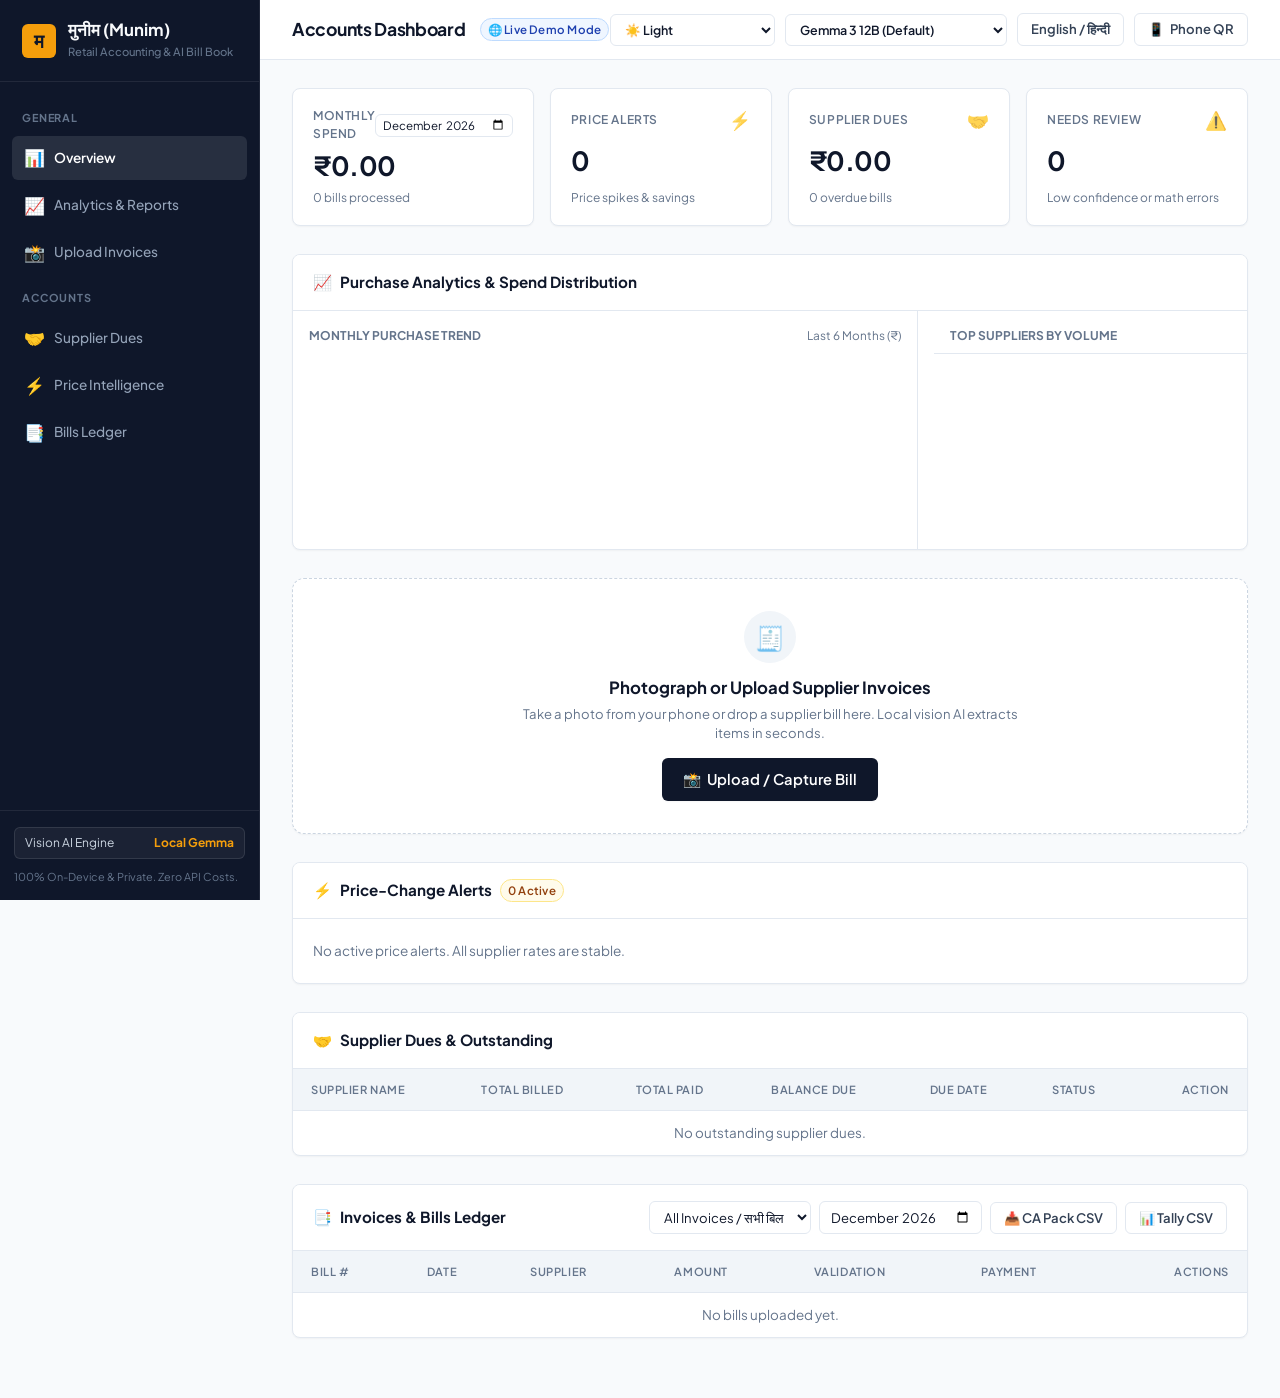
==== commit 0afabc40: "feat: complete fintech SaaS dashboard redesign with purchase analytics, supplier spend, and Linear n" ====
--- a/web/index.html
+++ b/web/index.html
@@ -27,6 +27,10 @@
           <span class="nav-icon">📊</span>
           <span>Overview</span>
         </a>
+        <a class="nav-item" href="#analytics-section">
+          <span class="nav-icon">📈</span>
+          <span>Analytics & Reports</span>
+        </a>
         <a class="nav-item" href="#upload-section">
           <span class="nav-icon">📸</span>
           <span>Upload Invoices</span>
@@ -39,7 +43,7 @@
         </a>
         <a class="nav-item" href="#alerts-section">
           <span class="nav-icon">⚡</span>
-          <span>Price Alerts</span>
+          <span>Price Intelligence</span>
         </a>
         <a class="nav-item" href="#ledger-section">
           <span class="nav-icon">📑</span>
@@ -131,6 +135,34 @@
             </div>
           </div>
         </div>
+
+        <!-- Purchase Analytics (Interactive Visual Chart & Supplier Spend) -->
+        <section class="section-panel" id="analytics-section">
+          <div class="panel-header">
+            <div class="panel-title">
+              <span>📈</span> <span>Purchase Analytics & Spend Distribution</span>
+            </div>
+          </div>
+          <div class="analytics-grid">
+            <div style="padding: 16px; border-right: 1px solid var(--border-light);">
+              <div style="display: flex; justify-content: space-between; align-items: center; margin-bottom: 8px;">
+                <span style="font-size: 0.75rem; font-weight: 700; text-transform: uppercase; color: var(--text-muted);">Monthly Purchase Trend</span>
+                <span style="font-size: 0.74rem; color: var(--text-muted);">Last 6 Months (₹)</span>
+              </div>
+              <div class="chart-bars-container" id="monthly-trend-chart">
+                <!-- Dynamically rendered bars -->
+              </div>
+            </div>
+            <div>
+              <div style="padding: 16px 16px 8px; border-bottom: 1px solid var(--border-light); font-size: 0.75rem; font-weight: 700; text-transform: uppercase; color: var(--text-muted);">
+                Top Suppliers by Volume
+              </div>
+              <div class="supplier-spend-list" id="top-suppliers-list">
+                <!-- Dynamically rendered supplier share -->
+              </div>
+            </div>
+          </div>
+        </section>
 
         <!-- Bill Ingestion / Dropzone Panel -->
         <section id="upload-section">
--- a/web/styles.css
+++ b/web/styles.css
@@ -722,6 +722,126 @@
 .cell-bold {
   font-weight: 600;
   color: var(--text-primary);
+}
+
+/* ==========================================================================
+   PURCHASE ANALYTICS SECTION (Spending comparisons & visual trend)
+   ========================================================================== */
+.analytics-grid {
+  display: grid;
+  grid-template-columns: 2fr 1fr;
+  gap: 16px;
+}
+
+@media (max-width: 992px) {
+  .analytics-grid {
+    grid-template-columns: 1fr;
+  }
+}
+
+.chart-bars-container {
+  display: flex;
+  align-items: flex-end;
+  gap: 14px;
+  height: 180px;
+  padding: 16px 8px 8px;
+}
+
+.chart-bar-col {
+  flex: 1;
+  display: flex;
+  flex-direction: column;
+  align-items: center;
+  gap: 8px;
+  height: 100%;
+  justify-content: flex-end;
+}
+
+.chart-bar-fill {
+  width: 100%;
+  max-width: 38px;
+  background: var(--blue-primary);
+  border-radius: var(--radius-xs) var(--radius-xs) 0 0;
+  transition: height 0.4s ease, background-color 0.2s;
+  min-height: 4px;
+}
+
+.chart-bar-col.active .chart-bar-fill {
+  background: var(--emerald-primary);
+}
+
+.chart-bar-label {
+  font-size: 0.72rem;
+  font-weight: 600;
+  color: var(--text-muted);
+}
+
+.chart-bar-val {
+  font-size: 0.7rem;
+  font-weight: 700;
+  color: var(--text-secondary);
+}
+
+.supplier-spend-list {
+  display: flex;
+  flex-direction: column;
+  gap: 12px;
+  padding: 14px 16px;
+}
+
+.supplier-spend-item {
+  display: flex;
+  flex-direction: column;
+  gap: 4px;
+}
+
+.supplier-spend-meta {
+  display: flex;
+  justify-content: space-between;
+  font-size: 0.82rem;
+}
+
+.supplier-spend-name {
+  font-weight: 600;
+  color: var(--text-primary);
+}
+
+.supplier-spend-amount {
+  font-weight: 700;
+  color: var(--text-primary);
+}
+
+.progress-track {
+  width: 100%;
+  height: 6px;
+  background: var(--bg-subtle);
+  border-radius: var(--radius-full);
+  overflow: hidden;
+}
+
+.progress-fill {
+  height: 100%;
+  background: var(--emerald-primary);
+  border-radius: var(--radius-full);
+  transition: width 0.3s ease;
+}
+
+.quick-filter-pill {
+  padding: 4px 10px;
+  border-radius: var(--radius-full);
+  border: 1px solid var(--border-light);
+  background: var(--bg-surface);
+  font-size: 0.76rem;
+  font-weight: 600;
+  color: var(--text-muted);
+  cursor: pointer;
+  transition: all 0.15s;
+}
+
+.quick-filter-pill.active, .quick-filter-pill:hover {
+  background: var(--text-primary);
+  color: var(--text-inverse);
+  border-color: var(--text-primary);
 }
 
 /* ==========================================================================
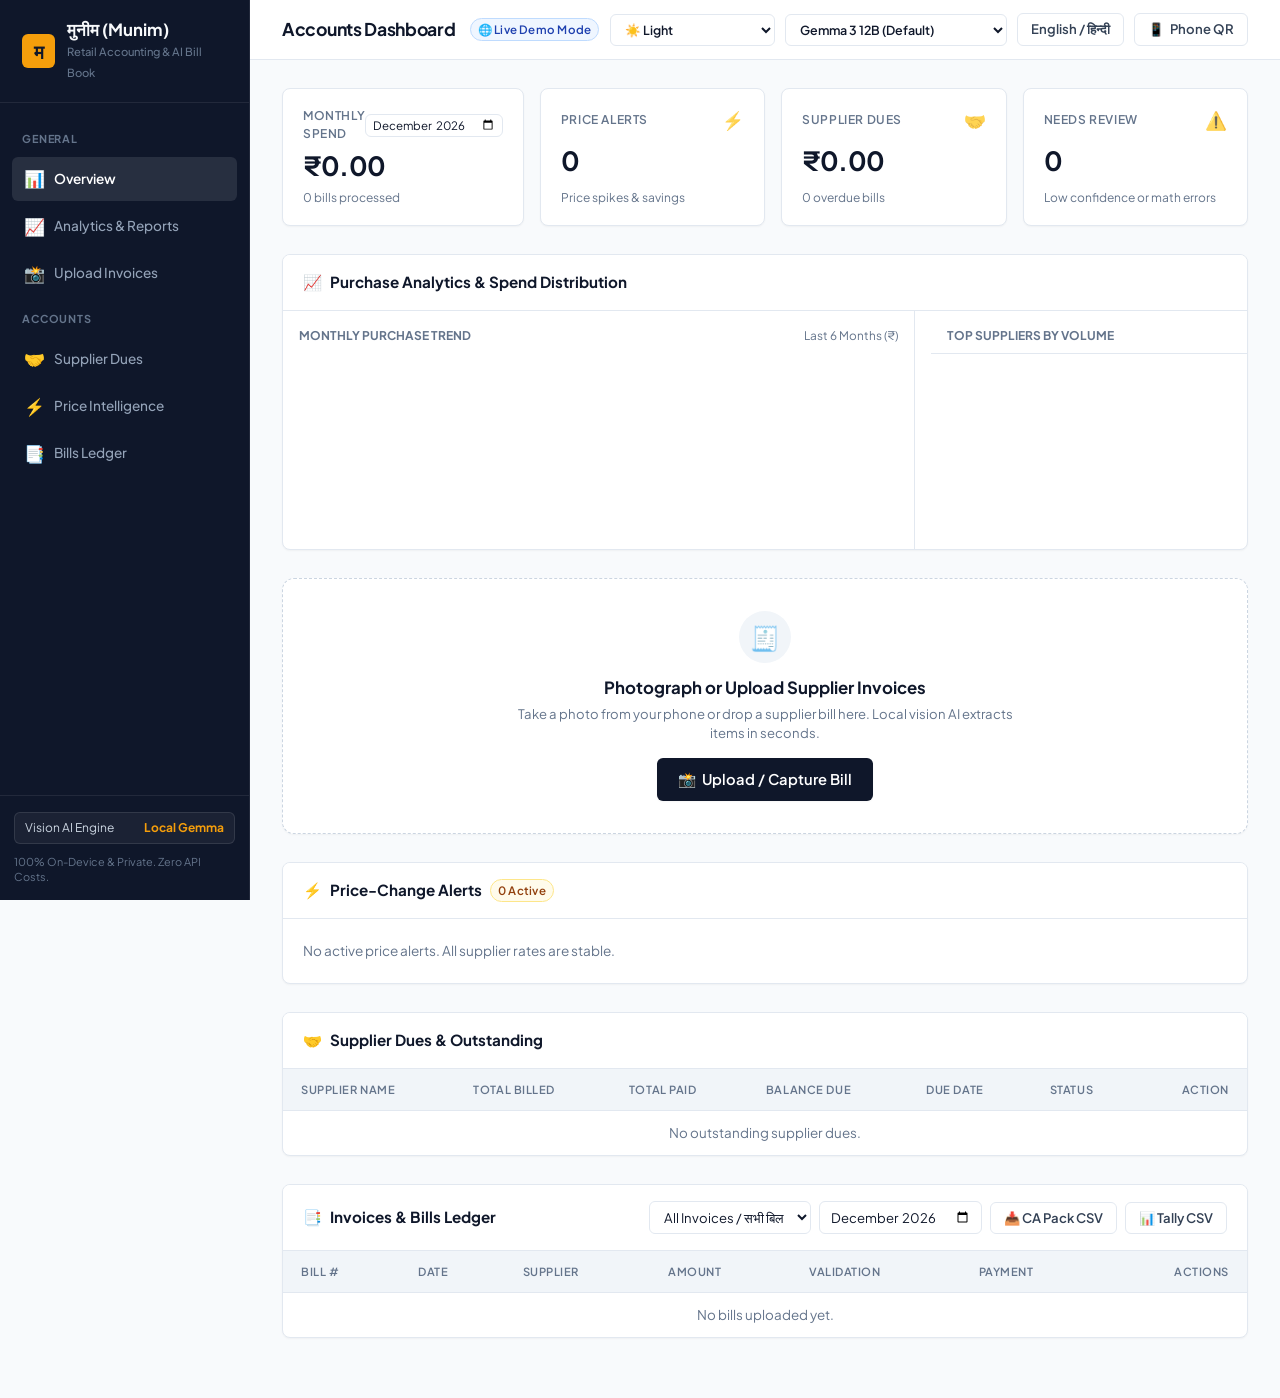
==== commit bfdbba9d: "fix(nav): responsive mobile drawer navigation and hamburger menu" ====
--- a/web/index.html
+++ b/web/index.html
@@ -62,11 +62,15 @@
       </div>
     </aside>
 
+    <!-- Backdrop for mobile drawer -->
+    <div class="sidebar-backdrop" id="sidebar-backdrop"></div>
+
     <!-- Main Application Workspace -->
     <div class="app-main">
       <!-- Top Action Navigation Bar -->
       <header class="top-nav">
         <div class="top-nav-left">
+          <button class="mobile-menu-btn" id="mobile-menu-btn" aria-label="Toggle Navigation">☰</button>
           <div class="page-title">Accounts Dashboard</div>
           <span id="demo-badge" class="badge badge-blue" style="display: none;">
             🌐 Live Demo Mode
--- a/web/styles.css
+++ b/web/styles.css
@@ -219,11 +219,12 @@
   display: flex;
   width: 100%;
   min-height: 100vh;
+  position: relative;
 }
 
 /* Professional Sidebar */
 .app-sidebar {
-  width: 260px;
+  width: 250px;
   background-color: var(--bg-sidebar);
   color: #94a3b8;
   display: flex;
@@ -233,7 +234,8 @@
   position: sticky;
   top: 0;
   height: 100vh;
-  z-index: 50;
+  z-index: 100;
+  transition: transform 0.25s ease;
 }
 
 .sidebar-header {
@@ -1025,6 +1027,27 @@
   to { transform: rotate(360deg); }
 }
 
+/* Mobile Sidebar Backdrop */
+.sidebar-backdrop {
+  display: none;
+  position: fixed;
+  inset: 0;
+  background: rgba(0, 0, 0, 0.5);
+  backdrop-filter: blur(2px);
+  z-index: 95;
+}
+
+.mobile-menu-btn {
+  display: none;
+  background: none;
+  border: 1px solid var(--border-light);
+  border-radius: var(--radius-sm);
+  padding: 6px 9px;
+  font-size: 1.1rem;
+  cursor: pointer;
+  color: var(--text-primary);
+}
+
 /* ==========================================================================
    RESPONSIVE DESIGN (Tablets & Mobile)
    ========================================================================== */
@@ -1033,44 +1056,58 @@
     grid-template-columns: repeat(2, 1fr);
   }
   .app-sidebar {
-    width: 210px;
-  }
-}
-
-@media (max-width: 768px) {
-  .app-layout {
-    flex-direction: column;
-  }
+    width: 220px;
+  }
+}
+
+@media (max-width: 840px) {
+  .mobile-menu-btn {
+    display: inline-flex;
+    align-items: center;
+    justify-content: center;
+  }
+
   .app-sidebar {
-    width: 100%;
-    height: auto;
-    position: relative;
-    border-right: none;
-    border-bottom: 1px solid rgba(255, 255, 255, 0.08);
-  }
-  .sidebar-nav {
-    flex-direction: row;
-    overflow-x: auto;
-    padding: 8px 12px;
-  }
-  .nav-section-label {
-    display: none;
-  }
-  .sidebar-footer {
-    display: none;
-  }
+    position: fixed;
+    top: 0;
+    left: 0;
+    bottom: 0;
+    width: 270px;
+    height: 100vh;
+    transform: translateX(-100%);
+    box-shadow: var(--shadow-overlay);
+    transition: transform 0.25s cubic-bezier(0.16, 1, 0.3, 1);
+  }
+
+  .app-sidebar.open {
+    transform: translateX(0);
+  }
+
+  .sidebar-backdrop.active {
+    display: block;
+  }
+
   .top-nav {
     padding: 0 16px;
-  }
+    height: 56px;
+  }
+
+  .top-nav-actions {
+    gap: 6px;
+  }
+
   .page-content {
     padding: 16px;
   }
+
   .metrics-row {
     grid-template-columns: 1fr;
   }
+
   .review-grid {
     grid-template-columns: 1fr;
   }
+
   .form-grid-2, .form-grid-3 {
     grid-template-columns: 1fr;
   }
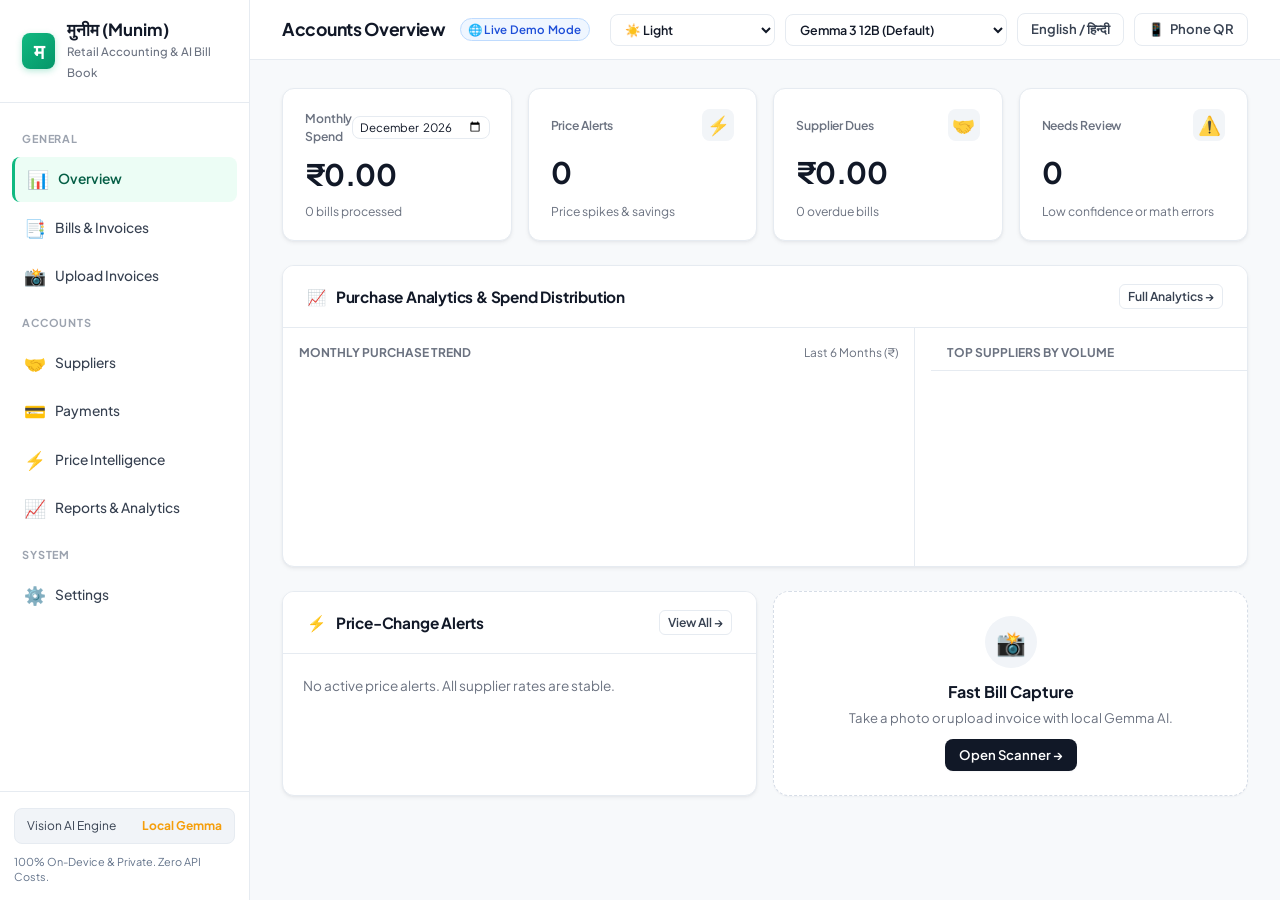
==== commit eabbc604: "feat: complete multi-page architecture with hash routing and dedicated workspaces" ====
--- a/web/index.html
+++ b/web/index.html
@@ -23,31 +23,41 @@
 
       <nav class="sidebar-nav">
         <div class="nav-section-label">General</div>
-        <a class="nav-item active" href="#dashboard-section">
+        <a class="nav-item active" href="#/dashboard" data-route="dashboard">
           <span class="nav-icon">📊</span>
-          <span>Overview</span>
+          <span id="t-nav-overview">Overview</span>
         </a>
-        <a class="nav-item" href="#analytics-section">
-          <span class="nav-icon">📈</span>
-          <span>Analytics & Reports</span>
+        <a class="nav-item" href="#/bills" data-route="bills">
+          <span class="nav-icon">📑</span>
+          <span id="t-nav-bills">Bills & Invoices</span>
         </a>
-        <a class="nav-item" href="#upload-section">
+        <a class="nav-item" href="#/bills/upload" data-route="upload">
           <span class="nav-icon">📸</span>
-          <span>Upload Invoices</span>
+          <span id="t-nav-upload">Upload Invoices</span>
         </a>
         
         <div class="nav-section-label">Accounts</div>
-        <a class="nav-item" href="#dues-section">
+        <a class="nav-item" href="#/suppliers" data-route="suppliers">
           <span class="nav-icon">🤝</span>
-          <span>Supplier Dues</span>
+          <span id="t-nav-suppliers">Suppliers</span>
         </a>
-        <a class="nav-item" href="#alerts-section">
+        <a class="nav-item" href="#/payments" data-route="payments">
+          <span class="nav-icon">💳</span>
+          <span id="t-nav-payments">Payments</span>
+        </a>
+        <a class="nav-item" href="#/price-intelligence" data-route="price-intel">
           <span class="nav-icon">⚡</span>
-          <span>Price Intelligence</span>
+          <span id="t-nav-price-intel">Price Intelligence</span>
         </a>
-        <a class="nav-item" href="#ledger-section">
-          <span class="nav-icon">📑</span>
-          <span>Bills Ledger</span>
+        <a class="nav-item" href="#/reports" data-route="reports">
+          <span class="nav-icon">📈</span>
+          <span id="t-nav-reports">Reports & Analytics</span>
+        </a>
+
+        <div class="nav-section-label">System</div>
+        <a class="nav-item" href="#/settings" data-route="settings">
+          <span class="nav-icon">⚙️</span>
+          <span id="t-nav-settings">Settings</span>
         </a>
       </nav>
 
@@ -92,171 +102,519 @@
         </div>
       </header>
 
-      <main class="page-content" id="dashboard-section">
-        <!-- Stripe-grade KPI Overview Row -->
-        <div class="metrics-row">
-          <div class="kpi-card">
-            <div class="kpi-top">
-              <span class="kpi-label" id="t-monthly-spend">Monthly Spend</span>
-              <input type="month" id="spend-month-picker" class="form-select" style="padding: 2px 6px; font-size: 0.72rem;">
-            </div>
-            <div class="kpi-value" id="val-monthly-spend">₹0.00</div>
-            <div class="kpi-footer">
-              <span id="val-bills-count">0 bills processed</span>
-            </div>
-          </div>
-
-          <div class="kpi-card">
-            <div class="kpi-top">
-              <span class="kpi-label" id="t-open-alerts">Price Alerts</span>
-              <span class="kpi-icon">⚡</span>
-            </div>
-            <div class="kpi-value" id="val-alerts-count">0</div>
-            <div class="kpi-footer">
-              <span id="t-price-spikes">Price spikes & savings</span>
-            </div>
-          </div>
-
-          <div class="kpi-card">
-            <div class="kpi-top">
-              <span class="kpi-label" id="t-total-dues">Supplier Dues</span>
-              <span class="kpi-icon">🤝</span>
-            </div>
-            <div class="kpi-value" id="val-dues-amount">₹0.00</div>
-            <div class="kpi-footer">
-              <span id="val-overdue-sub">0 overdue bills</span>
-            </div>
-          </div>
-
-          <div class="kpi-card">
-            <div class="kpi-top">
-              <span class="kpi-label" id="t-needs-review">Needs Review</span>
-              <span class="kpi-icon">⚠️</span>
-            </div>
-            <div class="kpi-value" id="val-review-count">0</div>
-            <div class="kpi-footer">
-              <span id="t-review-sub">Low confidence or math errors</span>
-            </div>
-          </div>
-        </div>
-
-        <!-- Purchase Analytics (Interactive Visual Chart & Supplier Spend) -->
-        <section class="section-panel" id="analytics-section">
-          <div class="panel-header">
-            <div class="panel-title">
-              <span>📈</span> <span>Purchase Analytics & Spend Distribution</span>
-            </div>
-          </div>
-          <div class="analytics-grid">
-            <div style="padding: 16px; border-right: 1px solid var(--border-light);">
-              <div style="display: flex; justify-content: space-between; align-items: center; margin-bottom: 8px;">
-                <span style="font-size: 0.75rem; font-weight: 700; text-transform: uppercase; color: var(--text-muted);">Monthly Purchase Trend</span>
-                <span style="font-size: 0.74rem; color: var(--text-muted);">Last 6 Months (₹)</span>
-              </div>
-              <div class="chart-bars-container" id="monthly-trend-chart">
-                <!-- Dynamically rendered bars -->
-              </div>
-            </div>
+      <main class="page-content">
+        <!-- 1. OVERVIEW WORKSPACE: #/dashboard -->
+        <div class="app-view active" id="view-dashboard">
+          <!-- KPI Overview Row -->
+          <div class="metrics-row">
+            <div class="kpi-card">
+              <div class="kpi-top">
+                <span class="kpi-label" id="t-monthly-spend">Monthly Spend</span>
+                <input type="month" id="spend-month-picker" class="form-select" style="padding: 2px 6px; font-size: 0.72rem;">
+              </div>
+              <div class="kpi-value" id="val-monthly-spend">₹0.00</div>
+              <div class="kpi-footer">
+                <span id="val-bills-count">0 bills processed</span>
+              </div>
+            </div>
+
+            <div class="kpi-card">
+              <div class="kpi-top">
+                <span class="kpi-label" id="t-open-alerts">Price Alerts</span>
+                <span class="kpi-icon">⚡</span>
+              </div>
+              <div class="kpi-value" id="val-alerts-count">0</div>
+              <div class="kpi-footer">
+                <span id="t-price-spikes">Price spikes & savings</span>
+              </div>
+            </div>
+
+            <div class="kpi-card">
+              <div class="kpi-top">
+                <span class="kpi-label" id="t-total-dues">Supplier Dues</span>
+                <span class="kpi-icon">🤝</span>
+              </div>
+              <div class="kpi-value" id="val-dues-amount">₹0.00</div>
+              <div class="kpi-footer">
+                <span id="val-overdue-sub">0 overdue bills</span>
+              </div>
+            </div>
+
+            <div class="kpi-card">
+              <div class="kpi-top">
+                <span class="kpi-label" id="t-needs-review">Needs Review</span>
+                <span class="kpi-icon">⚠️</span>
+              </div>
+              <div class="kpi-value" id="val-review-count">0</div>
+              <div class="kpi-footer">
+                <span id="t-review-sub">Low confidence or math errors</span>
+              </div>
+            </div>
+          </div>
+
+          <!-- Purchase Analytics Trend & Top Suppliers -->
+          <section class="section-panel">
+            <div class="panel-header">
+              <div class="panel-title">
+                <span>📈</span> <span>Purchase Analytics & Spend Distribution</span>
+              </div>
+              <a href="#/reports" class="btn btn-secondary btn-sm">Full Analytics →</a>
+            </div>
+            <div class="analytics-grid">
+              <div style="padding: 16px; border-right: 1px solid var(--border-light);">
+                <div style="display: flex; justify-content: space-between; align-items: center; margin-bottom: 8px;">
+                  <span style="font-size: 0.75rem; font-weight: 700; text-transform: uppercase; color: var(--text-muted);">Monthly Purchase Trend</span>
+                  <span style="font-size: 0.74rem; color: var(--text-muted);">Last 6 Months (₹)</span>
+                </div>
+                <div class="chart-bars-container" id="monthly-trend-chart"></div>
+              </div>
+              <div>
+                <div style="padding: 16px 16px 8px; border-bottom: 1px solid var(--border-light); font-size: 0.75rem; font-weight: 700; text-transform: uppercase; color: var(--text-muted);">
+                  Top Suppliers by Volume
+                </div>
+                <div class="supplier-spend-list" id="top-suppliers-list"></div>
+              </div>
+            </div>
+          </section>
+
+          <!-- Quick Actions & Active Alerts -->
+          <div style="display: grid; grid-template-columns: 1fr 1fr; gap: 16px;">
+            <div class="section-panel">
+              <div class="panel-header">
+                <div class="panel-title"><span>⚡</span> <span id="t-alerts-title">Price-Change Alerts</span></div>
+                <a href="#/price-intelligence" class="btn btn-secondary btn-sm">View All →</a>
+              </div>
+              <div class="alerts-list" id="alerts-container">
+                <div style="color: var(--text-muted); font-size: 0.85rem; padding: 6px 0;" id="t-no-alerts">No active price alerts. All supplier rates are stable.</div>
+              </div>
+            </div>
+
+            <div class="upload-card" style="padding: 24px; justify-content: center;" onclick="window.location.hash='#/bills/upload'">
+              <div class="upload-icon-circle">📸</div>
+              <div class="upload-text" style="font-size: 1rem;">Fast Bill Capture</div>
+              <div class="upload-hint" style="margin-bottom: 12px;">Take a photo or upload invoice with local Gemma AI.</div>
+              <a href="#/bills/upload" class="btn btn-primary" onclick="event.stopPropagation()">Open Scanner →</a>
+            </div>
+          </div>
+        </div>
+
+        <!-- 2. BILLS & INVOICES WORKSPACE: #/bills -->
+        <div class="app-view" id="view-bills">
+          <div class="page-header-row">
             <div>
-              <div style="padding: 16px 16px 8px; border-bottom: 1px solid var(--border-light); font-size: 0.75rem; font-weight: 700; text-transform: uppercase; color: var(--text-muted);">
-                Top Suppliers by Volume
-              </div>
-              <div class="supplier-spend-list" id="top-suppliers-list">
-                <!-- Dynamically rendered supplier share -->
-              </div>
-            </div>
-          </div>
-        </section>
-
-        <!-- Bill Ingestion / Dropzone Panel -->
-        <section id="upload-section">
-          <div class="upload-card" id="drop-zone">
+              <div class="page-intro-title" id="p-bills-title">Bills & Invoices Ledger</div>
+              <div class="page-intro-sub">Comprehensive digital purchase diary and GST expense records</div>
+            </div>
+            <div style="display: flex; gap: 8px;">
+              <a href="#/bills/upload" class="btn btn-primary">📸 Upload Bill</a>
+              <a id="ca-pack-btn" href="/api/export/ca" class="btn btn-secondary"><span id="t-btn-ca-pack">📥 CA Pack CSV</span></a>
+              <a id="tally-btn" href="/api/export/tally" class="btn btn-secondary"><span id="t-btn-tally">📊 Tally CSV</span></a>
+            </div>
+          </div>
+
+          <section class="section-panel">
+            <div class="panel-header" style="flex-wrap: wrap; gap: 12px;">
+              <div style="display: flex; gap: 10px; align-items: center; flex: 1; min-width: 260px;">
+                <input type="text" id="bills-search-input" class="form-input" placeholder="Search supplier or invoice number..." style="flex: 1; max-width: 320px;">
+                <select id="bills-status-filter" class="form-select">
+                  <option value="ALL">All Statuses / सभी स्थिति</option>
+                  <option value="verified">Verified / सत्यापित</option>
+                  <option value="approved">Approved / स्वीकृत</option>
+                  <option value="needs_review">Needs Review / जांचें</option>
+                  <option value="unpaid">Unpaid / बाकी</option>
+                  <option value="paid">Paid / चुकता</option>
+                </select>
+              </div>
+              <div class="panel-actions">
+                <select id="ledger-month-filter" class="form-select">
+                  <option value="ALL">All Invoices / सभी बिल</option>
+                </select>
+                <input type="month" id="export-month" class="form-select">
+              </div>
+            </div>
+            <div class="table-container">
+              <table>
+                <thead>
+                  <tr>
+                    <th id="th-inv-no">Bill #</th>
+                    <th id="th-inv-date">Date</th>
+                    <th id="th-inv-supplier">Supplier</th>
+                    <th id="th-inv-total">Amount</th>
+                    <th id="th-inv-val">Validation</th>
+                    <th id="th-inv-payment">Payment</th>
+                    <th id="th-inv-actions" style="text-align: right;">Actions</th>
+                  </tr>
+                </thead>
+                <tbody id="bills-tbody">
+                  <tr><td colspan="7" style="text-align:center; color:var(--text-muted)" id="t-no-bills">No bills uploaded yet.</td></tr>
+                </tbody>
+              </table>
+            </div>
+          </section>
+        </div>
+
+        <!-- 3. BILL UPLOAD WORKSPACE: #/bills/upload -->
+        <div class="app-view" id="view-upload">
+          <div class="page-header-row">
+            <div>
+              <div class="page-intro-title">Photograph or Upload Supplier Invoices</div>
+              <div class="page-intro-sub">Private, on-device OCR using local Gemma 3. Zero cloud API calls.</div>
+            </div>
+            <a href="#/bills" class="btn btn-secondary">← View Ledger</a>
+          </div>
+
+          <div class="upload-card" id="drop-zone" style="padding: 48px 24px;">
             <input type="file" id="file-input" accept="image/jpeg,image/png,image/webp,image/jpg" capture="environment" style="display: none;">
-            <div class="upload-icon-circle">🧾</div>
-            <div class="upload-text" id="t-upload-title">Photograph or Upload Supplier Invoices</div>
-            <div class="upload-hint" id="t-upload-sub">Take a photo from your phone or drop a supplier bill here. Local vision AI extracts items in seconds.</div>
-            <div class="upload-actions-bar">
+            <div class="upload-icon-circle" style="width: 68px; height: 68px; font-size: 2rem;">🧾</div>
+            <div class="upload-text" style="font-size: 1.25rem;" id="t-upload-title">Photograph or Upload Supplier Invoices</div>
+            <div class="upload-hint" style="font-size: 0.9rem;" id="t-upload-sub">Take a photo from your phone or drop a supplier bill here. Local vision AI extracts items in seconds.</div>
+            <div class="upload-actions-bar" style="margin-top: 8px;">
               <button class="btn btn-primary btn-large" onclick="document.getElementById('file-input').click()">
                 <span>📸</span> <span id="t-upload-btn">Upload / Capture Bill</span>
               </button>
-            </div>
-          </div>
-        </section>
-
-        <!-- Price Change Alerts Panel -->
-        <section class="section-panel" id="alerts-section">
-          <div class="panel-header">
-            <div class="panel-title">
-              <span>⚡</span> <span id="t-alerts-title">Price-Change Alerts</span>
-              <span class="badge badge-warning" id="alerts-badge">0 Active</span>
-            </div>
-          </div>
-          <div class="alerts-list" id="alerts-container">
-            <div style="color: var(--text-muted); font-size: 0.85rem; padding: 6px 0;" id="t-no-alerts">No active price alerts. All supplier rates are stable.</div>
-          </div>
-        </section>
-
-        <!-- Supplier Dues & Outstanding Balances Panel -->
-        <section class="section-panel" id="dues-section">
-          <div class="panel-header">
-            <div class="panel-title">
-              <span>🤝</span> <span id="t-dues-title">Supplier Dues & Outstanding</span>
-            </div>
-          </div>
-          <div class="table-container">
-            <table>
-              <thead>
-                <tr>
-                  <th id="th-supplier">Supplier Name</th>
-                  <th id="th-total-billed">Total Billed</th>
-                  <th id="th-total-paid">Total Paid</th>
-                  <th id="th-balance-due">Balance Due</th>
-                  <th id="th-earliest-due">Due Date</th>
-                  <th id="th-status">Status</th>
-                  <th id="th-action" style="text-align: right;">Action</th>
-                </tr>
-              </thead>
-              <tbody id="dues-tbody">
-                <tr><td colspan="7" style="text-align:center; color:var(--text-muted)" id="t-no-dues">No outstanding supplier dues.</td></tr>
-              </tbody>
-            </table>
-          </div>
-        </section>
-
-        <!-- Bills Ledger & CA Pack Export Panel -->
-        <section class="section-panel" id="ledger-section">
-          <div class="panel-header">
-            <div class="panel-title">
-              <span>📑</span> <span id="t-ledger-title">Invoices & Bills Ledger</span>
-            </div>
-            <div class="panel-actions">
-              <select id="ledger-month-filter" class="form-select">
-                <option value="ALL">All Invoices / सभी बिल</option>
+              <button class="btn btn-secondary btn-large" id="upload-qr-btn">
+                <span>📱</span> <span>Phone QR Camera</span>
+              </button>
+            </div>
+            <div style="margin-top: 20px; font-size: 0.76rem; color: var(--text-muted);">
+              Supported formats: JPG, PNG, WEBP (Max: 20MB) • Private on-device extraction
+            </div>
+          </div>
+        </div>
+
+        <!-- 4. BILL DETAILS WORKSPACE: #/bills/:id -->
+        <div class="app-view" id="view-bill-details">
+          <div class="page-header-row">
+            <div style="display: flex; align-items: center; gap: 12px;">
+              <a href="#/bills" class="btn btn-secondary btn-sm">← Back</a>
+              <div>
+                <div class="page-intro-title" id="detail-bill-heading">Bill Details</div>
+                <div class="page-intro-sub" id="detail-bill-sub">Invoice information & validation summary</div>
+              </div>
+            </div>
+            <div style="display: flex; gap: 8px;" id="detail-bill-actions">
+              <!-- Dynamically populated edit/pay actions -->
+            </div>
+          </div>
+
+          <div class="detail-card">
+            <div class="detail-header-meta">
+              <div class="meta-box">
+                <span class="meta-label">Supplier</span>
+                <span class="meta-value" id="detail-supplier-name">—</span>
+              </div>
+              <div class="meta-box">
+                <span class="meta-label">GSTIN</span>
+                <span class="meta-value cell-mono" id="detail-supplier-gstin">—</span>
+              </div>
+              <div class="meta-box">
+                <span class="meta-label">Invoice Number</span>
+                <span class="meta-value cell-mono" id="detail-inv-number">—</span>
+              </div>
+              <div class="meta-box">
+                <span class="meta-label">Invoice Date</span>
+                <span class="meta-value" id="detail-inv-date">—</span>
+              </div>
+              <div class="meta-box">
+                <span class="meta-label">Total Amount</span>
+                <span class="meta-value" style="font-size: 1.25rem; color: var(--text-primary);" id="detail-inv-total">₹0.00</span>
+              </div>
+              <div class="meta-box">
+                <span class="meta-label">Validation Status</span>
+                <span class="meta-value" id="detail-val-badge">—</span>
+              </div>
+            </div>
+
+            <!-- Line items container -->
+            <div style="font-weight: 700; font-size: 0.95rem; margin-bottom: 10px; color: var(--text-primary);">Line Items</div>
+            <div class="table-container" style="border: 1px solid var(--border-light); border-radius: var(--radius-sm); margin-bottom: 24px;">
+              <table>
+                <thead>
+                  <tr>
+                    <th>Description</th>
+                    <th>HSN</th>
+                    <th>Pack</th>
+                    <th style="text-align: right;">Qty</th>
+                    <th style="text-align: right;">Unit Price (₹)</th>
+                    <th style="text-align: right;">GST %</th>
+                    <th style="text-align: right;">Taxable (₹)</th>
+                  </tr>
+                </thead>
+                <tbody id="detail-items-tbody"></tbody>
+              </table>
+            </div>
+
+            <!-- Tax and arithmetic breakdown -->
+            <div style="display: grid; grid-template-columns: 1fr 1fr; gap: 20px;">
+              <div style="background: var(--bg-subtle); padding: 16px; border-radius: var(--radius-sm);">
+                <div style="font-weight: 700; font-size: 0.86rem; margin-bottom: 8px;">Tax & Rounding Breakdown</div>
+                <div style="display: flex; justify-content: space-between; font-size: 0.82rem; margin-bottom: 4px;">
+                  <span>Subtotal:</span><span id="detail-subtotal">₹0.00</span>
+                </div>
+                <div style="display: flex; justify-content: space-between; font-size: 0.82rem; margin-bottom: 4px;">
+                  <span>CGST:</span><span id="detail-cgst">₹0.00</span>
+                </div>
+                <div style="display: flex; justify-content: space-between; font-size: 0.82rem; margin-bottom: 4px;">
+                  <span>SGST:</span><span id="detail-sgst">₹0.00</span>
+                </div>
+                <div style="display: flex; justify-content: space-between; font-size: 0.82rem; margin-bottom: 4px;">
+                  <span>IGST:</span><span id="detail-igst">₹0.00</span>
+                </div>
+                <div style="display: flex; justify-content: space-between; font-size: 0.82rem; margin-bottom: 4px;">
+                  <span>Round Off:</span><span id="detail-roundoff">₹0.00</span>
+                </div>
+                <div style="display: flex; justify-content: space-between; font-weight: 700; font-size: 1rem; border-top: 1px solid var(--border-light); padding-top: 6px; margin-top: 6px;">
+                  <span>Grand Total:</span><span id="detail-grandtotal">₹0.00</span>
+                </div>
+              </div>
+
+              <div>
+                <div style="font-weight: 700; font-size: 0.86rem; margin-bottom: 8px;">Original Invoice Scan</div>
+                <div style="border: 1px solid var(--border-light); border-radius: var(--radius-sm); overflow: hidden; max-height: 220px; display: flex; justify-content: center; background: #000;">
+                  <img id="detail-bill-img" src="" alt="Invoice Scan" style="max-height: 220px; object-fit: contain;">
+                </div>
+              </div>
+            </div>
+          </div>
+        </div>
+
+        <!-- 5. SUPPLIERS WORKSPACE: #/suppliers -->
+        <div class="app-view" id="view-suppliers">
+          <div class="page-header-row">
+            <div>
+              <div class="page-intro-title">Supplier Directory & Ledger</div>
+              <div class="page-intro-sub">Track total purchases, outstanding balances, and payment status per supplier</div>
+            </div>
+            <div style="display: flex; gap: 8px;">
+              <input type="text" id="suppliers-search-input" class="form-input" placeholder="Search suppliers..." style="width: 240px;">
+            </div>
+          </div>
+
+          <section class="section-panel">
+            <div class="table-container">
+              <table>
+                <thead>
+                  <tr>
+                    <th id="th-supplier">Supplier Name</th>
+                    <th id="th-total-billed">Total Billed</th>
+                    <th id="th-total-paid">Total Paid</th>
+                    <th id="th-balance-due">Balance Due</th>
+                    <th id="th-earliest-due">Due Date</th>
+                    <th id="th-status">Status</th>
+                    <th id="th-action" style="text-align: right;">Action</th>
+                  </tr>
+                </thead>
+                <tbody id="dues-tbody">
+                  <tr><td colspan="7" style="text-align:center; color:var(--text-muted)" id="t-no-dues">No outstanding supplier dues.</td></tr>
+                </tbody>
+              </table>
+            </div>
+          </section>
+        </div>
+
+        <!-- 6. SUPPLIER DETAILS WORKSPACE: #/suppliers/:name -->
+        <div class="app-view" id="view-supplier-details">
+          <div class="page-header-row">
+            <div style="display: flex; align-items: center; gap: 12px;">
+              <a href="#/suppliers" class="btn btn-secondary btn-sm">← Back</a>
+              <div>
+                <div class="page-intro-title" id="sup-detail-name">Supplier Profile</div>
+                <div class="page-intro-sub" id="sup-detail-sub">Purchase and payment ledger</div>
+              </div>
+            </div>
+            <button class="btn btn-emerald" id="sup-detail-pay-btn">💳 Record Payment</button>
+          </div>
+
+          <div class="metrics-row" style="margin-bottom: 20px;">
+            <div class="kpi-card">
+              <span class="kpi-label">Total Purchased</span>
+              <div class="kpi-value" id="sup-kpi-billed">₹0.00</div>
+            </div>
+            <div class="kpi-card">
+              <span class="kpi-label">Total Paid</span>
+              <div class="kpi-value" style="color: var(--emerald-primary);" id="sup-kpi-paid">₹0.00</div>
+            </div>
+            <div class="kpi-card">
+              <span class="kpi-label">Balance Due</span>
+              <div class="kpi-value" style="color: var(--rose-primary);" id="sup-kpi-balance">₹0.00</div>
+            </div>
+          </div>
+
+          <section class="section-panel">
+            <div class="panel-header">
+              <div class="panel-title"><span>📑</span> <span>Bills From This Supplier</span></div>
+            </div>
+            <div class="table-container">
+              <table>
+                <thead>
+                  <tr>
+                    <th>Bill #</th>
+                    <th>Date</th>
+                    <th>Amount</th>
+                    <th>Validation</th>
+                    <th>Payment</th>
+                    <th style="text-align: right;">Actions</th>
+                  </tr>
+                </thead>
+                <tbody id="sup-bills-tbody"></tbody>
+              </table>
+            </div>
+          </section>
+        </div>
+
+        <!-- 7. PAYMENTS WORKSPACE: #/payments -->
+        <div class="app-view" id="view-payments">
+          <div class="page-header-row">
+            <div>
+              <div class="page-intro-title">Supplier Dues & Payment Records</div>
+              <div class="page-intro-sub">Manage payments, FIFO invoice settlement, and due dates</div>
+            </div>
+          </div>
+
+          <div class="metrics-row" style="margin-bottom: 20px;">
+            <div class="kpi-card">
+              <span class="kpi-label">Total Dues Across Suppliers</span>
+              <div class="kpi-value" id="payments-total-due">₹0.00</div>
+            </div>
+            <div class="kpi-card">
+              <span class="kpi-label">Overdue Bills</span>
+              <div class="kpi-value" style="color: var(--rose-primary);" id="payments-overdue-count">0</div>
+            </div>
+          </div>
+
+          <section class="section-panel">
+            <div class="panel-header">
+              <div class="panel-title"><span>🤝</span> <span>Outstanding Supplier Balances</span></div>
+            </div>
+            <div class="table-container">
+              <table>
+                <thead>
+                  <tr>
+                    <th>Supplier Name</th>
+                    <th>Total Billed</th>
+                    <th>Total Paid</th>
+                    <th>Balance Due</th>
+                    <th>Due Date</th>
+                    <th>Status</th>
+                    <th style="text-align: right;">Action</th>
+                  </tr>
+                </thead>
+                <tbody id="payments-tbody"></tbody>
+              </table>
+            </div>
+          </section>
+        </div>
+
+        <!-- 8. PRICE INTELLIGENCE WORKSPACE: #/price-intelligence -->
+        <div class="app-view" id="view-price-intel">
+          <div class="page-header-row">
+            <div>
+              <div class="page-intro-title">Price Intelligence & Savings</div>
+              <div class="page-intro-sub">Track purchase price variances across suppliers and spot margin opportunities</div>
+            </div>
+          </div>
+
+          <section class="section-panel">
+            <div class="panel-header">
+              <div class="panel-title">
+                <span>⚡</span> <span>Active Price Change Alerts</span>
+                <span class="badge badge-warning" id="alerts-badge">0 Active</span>
+              </div>
+            </div>
+            <div class="alerts-list" id="price-intel-alerts-container"></div>
+          </section>
+        </div>
+
+        <!-- 9. REPORTS WORKSPACE: #/reports -->
+        <div class="app-view" id="view-reports">
+          <div class="page-header-row">
+            <div>
+              <div class="page-intro-title">Reports & CA Accounting Pack</div>
+              <div class="page-intro-sub">Audit-ready purchase reports, monthly analytics, and CSV exports</div>
+            </div>
+            <div style="display: flex; gap: 8px;">
+              <a href="/api/export/ca" class="btn btn-secondary">📥 CA Pack CSV</a>
+              <a href="/api/export/tally" class="btn btn-secondary">📊 Tally CSV</a>
+            </div>
+          </div>
+
+          <section class="section-panel" style="margin-bottom: 24px;">
+            <div class="panel-header">
+              <div class="panel-title"><span>📈</span> <span>Monthly Purchasing Trends</span></div>
+            </div>
+            <div class="analytics-grid">
+              <div style="padding: 16px; border-right: 1px solid var(--border-light);">
+                <div class="chart-bars-container" id="reports-trend-chart"></div>
+              </div>
+              <div>
+                <div style="padding: 16px; font-size: 0.75rem; font-weight: 700; text-transform: uppercase; color: var(--text-muted); border-bottom: 1px solid var(--border-light);">
+                  Top Volume Suppliers
+                </div>
+                <div class="supplier-spend-list" id="reports-suppliers-list"></div>
+              </div>
+            </div>
+          </section>
+        </div>
+
+        <!-- 10. SETTINGS WORKSPACE: #/settings -->
+        <div class="app-view" id="view-settings">
+          <div class="page-header-row">
+            <div>
+              <div class="page-intro-title">Settings & System Preferences</div>
+              <div class="page-intro-sub">Application configuration, language, AI model, and network setup</div>
+            </div>
+          </div>
+
+          <div class="settings-card">
+            <div class="settings-row">
+              <div>
+                <div class="settings-label" id="lbl-theme-pref">Visual Theme</div>
+                <div class="settings-desc">Choose between Clean Light, Dark, or Warm Traditional Bahi-Khata</div>
+              </div>
+              <select id="settings-theme-select" class="form-select">
+                <option value="light">☀️ Light</option>
+                <option value="dark">🌙 Dark</option>
+                <option value="warm">📜 Warm Bahi-Khata</option>
               </select>
-              <input type="month" id="export-month" class="form-select">
-              <a id="ca-pack-btn" href="/api/export/ca" class="btn btn-secondary"><span id="t-btn-ca-pack">📥 CA Pack CSV</span></a>
-              <a id="tally-btn" href="/api/export/tally" class="btn btn-secondary"><span id="t-btn-tally">📊 Tally CSV</span></a>
-            </div>
-          </div>
-          <div class="table-container">
-            <table>
-              <thead>
-                <tr>
-                  <th id="th-inv-no">Bill #</th>
-                  <th id="th-inv-date">Date</th>
-                  <th id="th-inv-supplier">Supplier</th>
-                  <th id="th-inv-total">Amount</th>
-                  <th id="th-inv-val">Validation</th>
-                  <th id="th-inv-payment">Payment</th>
-                  <th id="th-inv-actions" style="text-align: right;">Actions</th>
-                </tr>
-              </thead>
-              <tbody id="bills-tbody">
-                <tr><td colspan="7" style="text-align:center; color:var(--text-muted)" id="t-no-bills">No bills uploaded yet.</td></tr>
-              </tbody>
-            </table>
-          </div>
-        </section>
+            </div>
+
+            <div class="settings-row">
+              <div>
+                <div class="settings-label" id="lbl-lang-pref">Language / भाषा</div>
+                <div class="settings-desc">Switch application between English and हिन्दी</div>
+              </div>
+              <button class="btn btn-secondary" id="settings-lang-toggle">English / हिन्दी</button>
+            </div>
+
+            <div class="settings-row">
+              <div>
+                <div class="settings-label" id="lbl-model-pref">Local Vision AI Model</div>
+                <div class="settings-desc">Configured on-device Gemma 3 parameter variant</div>
+              </div>
+              <select id="settings-model-select" class="form-select">
+                <option value="gemma3:12b">Gemma 3 12B (Default)</option>
+                <option value="gemma3:4b">Gemma 3 4B (Low RAM)</option>
+                <option value="gemma3:27b">Gemma 3 27B (High Accuracy)</option>
+              </select>
+            </div>
+
+            <div class="settings-row">
+              <div>
+                <div class="settings-label" id="lbl-mobile-access">Phone Camera QR Access</div>
+                <div class="settings-desc">Connect mobile devices on the same Wi-Fi network without passwords</div>
+              </div>
+              <button class="btn btn-secondary" id="settings-qr-btn">📱 Show QR Code</button>
+            </div>
+
+            <div class="settings-row">
+              <div>
+                <div class="settings-label" id="lbl-system-info">System & Privacy Guarantee</div>
+                <div class="settings-desc" id="lbl-local-notice">100% on-device private AI accounting running locally on this machine.</div>
+              </div>
+              <span class="badge badge-success">Local SQLite + Ollama</span>
+            </div>
+          </div>
+        </div>
       </main>
     </div>
   </div>
--- a/web/styles.css
+++ b/web/styles.css
@@ -1,59 +1,59 @@
 :root {
-  /* Default: Clean Financial Light Theme (Stripe/Linear) */
-  --bg-app: #f8fafc;
-  --bg-sidebar: #0f172a;
+  /* Default: Modern Finlytics / Ledgr / Atlantis Clean Light Theme */
+  --bg-app: #f7f9fb;
+  --bg-sidebar: #ffffff;
   --bg-surface: #ffffff;
   --bg-surface-elevated: #ffffff;
-  --bg-subtle: #f1f5f9;
-  --bg-active: #e2e8f0;
-
-  /* Crisp structural borders */
-  --border-light: #e2e8f0;
-  --border-subtle: #cbd5e1;
-  --border-strong: #94a3b8;
-  --border-focus: #2563eb;
-
-  /* Typography: Deep Charcoal & Slate */
-  --text-primary: #0f172a;
-  --text-secondary: #334155;
-  --text-muted: #64748b;
-  --text-tertiary: #94a3b8;
+  --bg-subtle: #f1f4f8;
+  --bg-active: #eaf0f8;
+
+  /* Crisp structural borders & shadows */
+  --border-light: #e6ebf1;
+  --border-subtle: #d6dde7;
+  --border-strong: #9aa8ba;
+  --border-focus: #10b981;
+
+  /* Typography: Slate & Charcoal */
+  --text-primary: #111827;
+  --text-secondary: #374151;
+  --text-muted: #6b7280;
+  --text-tertiary: #9ca3af;
   --text-inverse: #ffffff;
 
-  /* Financial Palette */
-  --emerald-primary: #059669;
-  --emerald-hover: #047857;
+  /* Clean Financial Accent (Emerald / Mint / Vibrant Green from Reference) */
+  --emerald-primary: #10b981;
+  --emerald-hover: #059669;
   --emerald-bg: #ecfdf5;
   --emerald-border: #a7f3d0;
   --emerald-text: #065f46;
 
-  --amber-primary: #d97706;
+  --amber-primary: #f59e0b;
   --amber-bg: #fffbeb;
   --amber-border: #fde68a;
-  --amber-text: #92400e;
-
-  --rose-primary: #e11d48;
-  --rose-bg: #fff1f2;
-  --rose-border: #fecdd3;
-  --rose-text: #9f1239;
+  --amber-text: #b45309;
+
+  --rose-primary: #ef4444;
+  --rose-bg: #fef2f2;
+  --rose-border: #fecaca;
+  --rose-text: #b91c1c;
 
   --blue-primary: #2563eb;
   --blue-bg: #eff6ff;
   --blue-border: #bfdbfe;
-  --blue-text: #1e40af;
+  --blue-text: #1d4ed8;
 
   /* Precision Radii & Elevations */
-  --radius-xs: 4px;
-  --radius-sm: 6px;
-  --radius-md: 8px;
-  --radius-lg: 12px;
+  --radius-xs: 6px;
+  --radius-sm: 8px;
+  --radius-md: 12px;
+  --radius-lg: 16px;
   --radius-full: 9999px;
 
-  --shadow-xs: 0 1px 2px 0 rgba(0, 0, 0, 0.04);
-  --shadow-sm: 0 1px 3px 0 rgba(0, 0, 0, 0.08), 0 1px 2px -1px rgba(0, 0, 0, 0.04);
-  --shadow-md: 0 4px 6px -1px rgba(0, 0, 0, 0.07), 0 2px 4px -2px rgba(0, 0, 0, 0.05);
-  --shadow-lg: 0 10px 15px -3px rgba(0, 0, 0, 0.08), 0 4px 6px -4px rgba(0, 0, 0, 0.04);
-  --shadow-overlay: 0 20px 25px -5px rgba(0, 0, 0, 0.2), 0 8px 10px -6px rgba(0, 0, 0, 0.1);
+  --shadow-xs: 0 1px 2px 0 rgba(16, 24, 40, 0.04);
+  --shadow-sm: 0 2px 4px 0 rgba(16, 24, 40, 0.05), 0 1px 2px 0 rgba(16, 24, 40, 0.03);
+  --shadow-md: 0 4px 8px -2px rgba(16, 24, 40, 0.06), 0 2px 4px -2px rgba(16, 24, 40, 0.04);
+  --shadow-lg: 0 12px 24px -4px rgba(16, 24, 40, 0.08), 0 4px 8px -4px rgba(16, 24, 40, 0.03);
+  --shadow-overlay: 0 24px 48px -12px rgba(16, 24, 40, 0.18);
 }
 
 /* ==========================================================================
@@ -222,15 +222,15 @@
   position: relative;
 }
 
-/* Professional Sidebar */
+/* Professional Modern Sidebar */
 .app-sidebar {
   width: 250px;
   background-color: var(--bg-sidebar);
-  color: #94a3b8;
+  color: var(--text-muted);
   display: flex;
   flex-direction: column;
   flex-shrink: 0;
-  border-right: 1px solid rgba(255, 255, 255, 0.08);
+  border-right: 1px solid var(--border-light);
   position: sticky;
   top: 0;
   height: 100vh;
@@ -243,33 +243,34 @@
   display: flex;
   align-items: center;
   gap: 12px;
-  border-bottom: 1px solid rgba(255, 255, 255, 0.08);
+  border-bottom: 1px solid var(--border-light);
 }
 
 .brand-badge {
-  width: 34px;
-  height: 34px;
-  background: #f59e0b;
-  color: #0f172a;
+  width: 36px;
+  height: 36px;
+  background: linear-gradient(135deg, #10b981 0%, #059669 100%);
+  color: #ffffff;
   border-radius: var(--radius-sm);
   display: flex;
   align-items: center;
   justify-content: center;
   font-weight: 800;
-  font-size: 1.2rem;
+  font-size: 1.25rem;
   letter-spacing: -0.5px;
+  box-shadow: 0 2px 6px rgba(16, 185, 129, 0.3);
 }
 
 .brand-meta h1 {
   font-size: 1.05rem;
   font-weight: 700;
-  color: #f8fafc;
+  color: var(--text-primary);
   line-height: 1.2;
 }
 
 .brand-meta span {
-  font-size: 0.7rem;
-  color: #64748b;
+  font-size: 0.72rem;
+  color: var(--text-muted);
   font-weight: 500;
 }
 
@@ -286,56 +287,58 @@
   font-weight: 700;
   text-transform: uppercase;
   letter-spacing: 0.08em;
-  color: #64748b;
+  color: var(--text-tertiary);
   padding: 12px 10px 6px;
 }
 
 .nav-item {
   display: flex;
   align-items: center;
-  gap: 10px;
+  gap: 11px;
   padding: 9px 12px;
   border-radius: var(--radius-sm);
-  color: #94a3b8;
+  color: var(--text-secondary);
   text-decoration: none;
   font-weight: 500;
-  font-size: 0.85rem;
+  font-size: 0.86rem;
   transition: all 0.15s ease;
   cursor: pointer;
 }
 
 .nav-item:hover {
-  background: rgba(255, 255, 255, 0.06);
-  color: #f1f5f9;
+  background: var(--bg-subtle);
+  color: var(--text-primary);
 }
 
 .nav-item.active {
-  background: rgba(255, 255, 255, 0.1);
-  color: #ffffff;
+  background: var(--emerald-bg);
+  color: var(--emerald-text);
   font-weight: 600;
+  border-left: 3px solid var(--emerald-primary);
 }
 
 .nav-item .nav-icon {
-  font-size: 1.05rem;
+  font-size: 1.1rem;
   width: 20px;
   text-align: center;
 }
 
 .sidebar-footer {
   padding: 16px 14px;
-  border-top: 1px solid rgba(255, 255, 255, 0.08);
+  border-top: 1px solid var(--border-light);
   font-size: 0.75rem;
   display: flex;
   flex-direction: column;
   gap: 10px;
+  background: var(--bg-surface);
 }
 
 .engine-pill {
-  background: rgba(255, 255, 255, 0.05);
-  border: 1px solid rgba(255, 255, 255, 0.1);
-  padding: 6px 10px;
+  background: var(--bg-subtle);
+  border: 1px solid var(--border-light);
+  padding: 8px 12px;
   border-radius: var(--radius-sm);
-  color: #cbd5e1;
+  color: var(--text-secondary);
   display: flex;
   align-items: center;
   justify-content: space-between;
@@ -452,8 +455,120 @@
 }
 
 /* ==========================================================================
-   METRICS SECTION (Stripe-inspired KPI Cards)
+   MULTI-PAGE APPLICATION WORKSPACE ROUTING
    ========================================================================== */
+.app-view {
+  display: none;
+  flex-direction: column;
+  gap: 24px;
+  animation: fadeIn 0.15s ease-in-out;
+}
+
+.app-view.active {
+  display: flex;
+}
+
+@keyframes fadeIn {
+  from { opacity: 0; transform: translateY(3px); }
+  to { opacity: 1; transform: translateY(0); }
+}
+
+.page-header-row {
+  display: flex;
+  justify-content: space-between;
+  align-items: center;
+  flex-wrap: wrap;
+  gap: 12px;
+  margin-bottom: 4px;
+}
+
+.page-intro-title {
+  font-size: 1.35rem;
+  font-weight: 800;
+  color: var(--text-primary);
+  letter-spacing: -0.4px;
+}
+
+.page-intro-sub {
+  font-size: 0.82rem;
+  color: var(--text-muted);
+  margin-top: 2px;
+}
+
+/* Detail Card Styles */
+.detail-card {
+  background: var(--bg-surface);
+  border: 1px solid var(--border-light);
+  border-radius: var(--radius-md);
+  box-shadow: var(--shadow-sm);
+  padding: 24px;
+}
+
+.detail-header-meta {
+  display: grid;
+  grid-template-columns: repeat(auto-fit, minmax(200px, 1fr));
+  gap: 16px;
+  padding-bottom: 20px;
+  border-bottom: 1px solid var(--border-light);
+  margin-bottom: 20px;
+}
+
+.meta-box {
+  display: flex;
+  flex-direction: column;
+  gap: 4px;
+}
+
+.meta-label {
+  font-size: 0.72rem;
+  font-weight: 600;
+  text-transform: uppercase;
+  color: var(--text-muted);
+  letter-spacing: 0.05em;
+}
+
+.meta-value {
+  font-size: 0.95rem;
+  font-weight: 700;
+  color: var(--text-primary);
+}
+
+.settings-card {
+  background: var(--bg-surface);
+  border: 1px solid var(--border-light);
+  border-radius: var(--radius-md);
+  padding: 24px;
+  box-shadow: var(--shadow-sm);
+  display: flex;
+  flex-direction: column;
+  gap: 20px;
+  max-width: 720px;
+}
+
+.settings-row {
+  display: flex;
+  justify-content: space-between;
+  align-items: center;
+  padding-bottom: 16px;
+  border-bottom: 1px solid var(--border-light);
+}
+
+.settings-row:last-child {
+  border-bottom: none;
+  padding-bottom: 0;
+}
+
+.settings-label {
+  font-size: 0.9rem;
+  font-weight: 600;
+  color: var(--text-primary);
+}
+
+.settings-desc {
+  font-size: 0.78rem;
+  color: var(--text-muted);
+  margin-top: 2px;
+}
 .metrics-row {
   display: grid;
   grid-template-columns: repeat(4, 1fr);
@@ -464,49 +579,59 @@
   background: var(--bg-surface);
   border: 1px solid var(--border-light);
   border-radius: var(--radius-md);
-  padding: 18px 20px;
-  box-shadow: var(--shadow-xs);
+  padding: 20px 22px;
+  box-shadow: var(--shadow-sm);
   display: flex;
   flex-direction: column;
   justify-content: space-between;
-  transition: transform 0.15s ease, box-shadow 0.15s ease;
+  transition: transform 0.15s ease, box-shadow 0.15s ease, border-color 0.15s ease;
+  position: relative;
+  overflow: hidden;
 }
 
 .kpi-card:hover {
-  box-shadow: var(--shadow-sm);
+  box-shadow: var(--shadow-md);
+  border-color: var(--border-subtle);
+  transform: translateY(-1px);
 }
 
 .kpi-top {
   display: flex;
   align-items: center;
   justify-content: space-between;
-  margin-bottom: 8px;
+  margin-bottom: 12px;
 }
 
 .kpi-label {
-  font-size: 0.75rem;
+  font-size: 0.76rem;
   font-weight: 600;
-  text-transform: uppercase;
-  letter-spacing: 0.05em;
-  color: var(--text-muted);
+  color: var(--text-muted);
+  letter-spacing: -0.1px;
 }
 
 .kpi-icon {
-  font-size: 1.1rem;
-  opacity: 0.8;
+  font-size: 1.15rem;
+  opacity: 0.9;
+  width: 32px;
+  height: 32px;
+  border-radius: var(--radius-sm);
+  background: var(--bg-subtle);
+  display: flex;
+  align-items: center;
+  justify-content: center;
 }
 
 .kpi-value {
-  font-size: 1.65rem;
+  font-size: 1.85rem;
   font-weight: 700;
   color: var(--text-primary);
-  letter-spacing: -0.5px;
+  letter-spacing: -0.6px;
   line-height: 1.15;
 }
 
 .kpi-footer {
-  margin-top: 8px;
-  font-size: 0.75rem;
+  margin-top: 10px;
+  font-size: 0.76rem;
   color: var(--text-muted);
   display: flex;
   align-items: center;
@@ -580,12 +705,18 @@
   background: var(--bg-surface);
   border: 1px solid var(--border-light);
   border-radius: var(--radius-md);
-  box-shadow: var(--shadow-xs);
+  box-shadow: var(--shadow-sm);
   overflow: hidden;
+  transition: box-shadow 0.2s ease, border-color 0.2s ease;
+}
+
+.section-panel:hover {
+  box-shadow: var(--shadow-md);
+  border-color: var(--border-subtle);
 }
 
 .panel-header {
-  padding: 16px 20px;
+  padding: 18px 24px;
   border-bottom: 1px solid var(--border-light);
   display: flex;
   align-items: center;
@@ -594,12 +725,13 @@
 }
 
 .panel-title {
-  font-size: 0.95rem;
+  font-size: 0.96rem;
   font-weight: 700;
   color: var(--text-primary);
   display: flex;
   align-items: center;
-  gap: 8px;
+  gap: 10px;
+  letter-spacing: -0.2px;
 }
 
 .panel-actions {
@@ -693,9 +825,9 @@
 }
 
 th, td {
-  padding: 12px 18px;
+  padding: 14px 22px;
   border-bottom: 1px solid var(--border-light);
-  font-size: 0.84rem;
+  font-size: 0.85rem;
 }
 
 th {
@@ -703,8 +835,8 @@
   color: var(--text-muted);
   font-weight: 600;
   text-transform: uppercase;
-  font-size: 0.7rem;
-  letter-spacing: 0.05em;
+  font-size: 0.72rem;
+  letter-spacing: 0.06em;
   white-space: nowrap;
 }
 
@@ -713,7 +845,7 @@
 }
 
 tr:hover td {
-  background-color: #f8fafc;
+  background-color: var(--bg-subtle);
 }
 
 .cell-mono {
@@ -761,15 +893,17 @@
 
 .chart-bar-fill {
   width: 100%;
-  max-width: 38px;
-  background: var(--blue-primary);
+  max-width: 36px;
+  background: #cbd5e1;
   border-radius: var(--radius-xs) var(--radius-xs) 0 0;
-  transition: height 0.4s ease, background-color 0.2s;
+  transition: height 0.4s cubic-bezier(0.16, 1, 0.3, 1), background-color 0.2s;
   min-height: 4px;
 }
 
-.chart-bar-col.active .chart-bar-fill {
-  background: var(--emerald-primary);
+.chart-bar-col.active .chart-bar-fill,
+.chart-bar-col:hover .chart-bar-fill {
+  background: linear-gradient(180deg, #10b981 0%, #059669 100%);
+  box-shadow: 0 2px 8px rgba(16, 185, 129, 0.25);
 }
 
 .chart-bar-label {
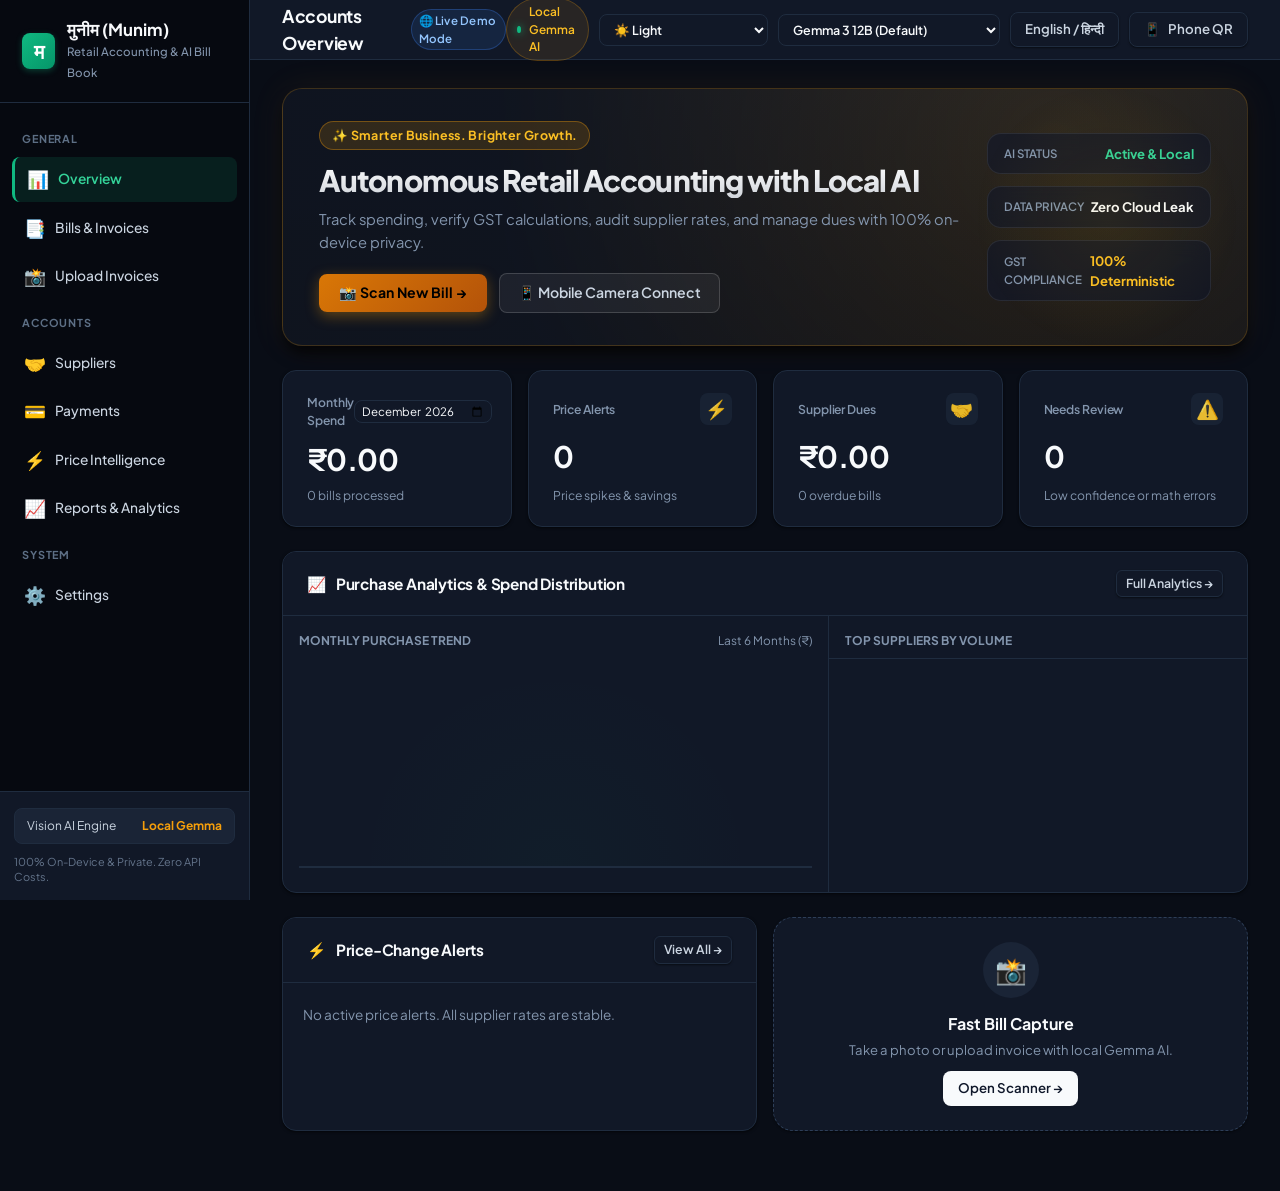
==== commit f83c1da3: "feat: implement Phase 3 & 4 luxury obsidian/gold UI, ambient 3D WebGL canvas, and GSAP transitions" ====
--- a/web/index.html
+++ b/web/index.html
@@ -8,8 +8,14 @@
   <link rel="preconnect" href="https://fonts.gstatic.com" crossorigin>
   <link href="https://fonts.googleapis.com/css2?family=Plus+Jakarta+Sans:wght@400;500;600;700;800&family=JetBrains+Mono:wght@500;600&display=swap" rel="stylesheet">
   <link rel="stylesheet" href="styles.css">
+  <script src="https://cdnjs.cloudflare.com/ajax/libs/three.js/r128/three.min.js"></script>
+  <script src="https://cdnjs.cloudflare.com/ajax/libs/gsap/3.12.2/gsap.min.js"></script>
 </head>
-<body>
+<body data-theme="dark">
+  <!-- Cinematic Ambient 3D WebGL Canvas Layer -->
+  <div id="munim-ambient-canvas-container">
+    <canvas id="munim-ambient-canvas"></canvas>
+  </div>
   <div class="app-layout">
     <!-- Professional Linear/Stripe style Navigation Sidebar -->
     <aside class="app-sidebar">
@@ -87,9 +93,13 @@
           </span>
         </div>
         <div class="top-nav-actions">
+          <div class="header-status-pill">
+            <span class="pulse-indicator"></span>
+            <span class="engine-text">Local Gemma AI</span>
+          </div>
           <select id="theme-select" class="form-select" style="font-size: 0.78rem; font-weight: 600;">
+            <option value="dark">🌙 Dark (Luxury Gold)</option>
             <option value="light">☀️ Light</option>
-            <option value="dark">🌙 Dark</option>
             <option value="warm">📜 Warm Bahi-Khata</option>
           </select>
           <select id="model-select" class="form-select" style="font-size: 0.78rem; font-weight: 600;">
@@ -105,6 +115,33 @@
       <main class="page-content">
         <!-- 1. OVERVIEW WORKSPACE: #/dashboard -->
         <div class="app-view active" id="view-dashboard">
+          <!-- Premium Hero Showcase Banner -->
+          <div class="luxury-hero-banner">
+            <div class="hero-content">
+              <div class="hero-badge">✨ Smarter Business. Brighter Growth.</div>
+              <h2 class="hero-headline">Autonomous Retail Accounting with Local AI</h2>
+              <p class="hero-tagline">Track spending, verify GST calculations, audit supplier rates, and manage dues with 100% on-device privacy.</p>
+              <div class="hero-ctas">
+                <a href="#/bills/upload" class="btn btn-luxury-primary">📸 Scan New Bill →</a>
+                <button class="btn btn-luxury-secondary" onclick="document.getElementById('qr-btn').click()">📱 Mobile Camera Connect</button>
+              </div>
+            </div>
+            <div class="hero-metrics-summary">
+              <div class="summary-chip">
+                <span class="chip-label">AI Status</span>
+                <span class="chip-val chip-emerald">Active & Local</span>
+              </div>
+              <div class="summary-chip">
+                <span class="chip-label">Data Privacy</span>
+                <span class="chip-val">Zero Cloud Leak</span>
+              </div>
+              <div class="summary-chip">
+                <span class="chip-label">GST Compliance</span>
+                <span class="chip-val chip-gold">100% Deterministic</span>
+              </div>
+            </div>
+          </div>
+
           <!-- KPI Overview Row -->
           <div class="metrics-row">
             <div class="kpi-card">
--- a/web/styles.css
+++ b/web/styles.css
@@ -1,5 +1,68 @@
 :root {
-  /* Default: Modern Finlytics / Ledgr / Atlantis Clean Light Theme */
+  /* Default: Obsidian & Gold Luxury Theme */
+  --bg-app: #080a0f;
+  --bg-sidebar: #05070a;
+  --bg-surface: #0f141f;
+  --bg-surface-elevated: #161e2e;
+  --bg-subtle: #1a2336;
+  --bg-active: #222f47;
+
+  /* Crisp structural borders & shadows */
+  --border-light: rgba(255, 255, 255, 0.08);
+  --border-subtle: rgba(255, 255, 255, 0.14);
+  --border-strong: rgba(255, 255, 255, 0.24);
+  --border-focus: #f59e0b;
+
+  /* Typography: Slate & Gold */
+  --text-primary: #f8fafc;
+  --text-secondary: #cbd5e1;
+  --text-muted: #8e9eb5;
+  --text-tertiary: #5d6f85;
+  --text-inverse: #05070a;
+
+  /* Brand Accents: Luxury Amber Gold & Emerald */
+  --gold-primary: #eab308;
+  --gold-hover: #ca8a04;
+  --gold-gradient: linear-gradient(135deg, #f59e0b 0%, #d97706 50%, #b45309 100%);
+  --gold-glow: 0 0 25px rgba(234, 179, 8, 0.25);
+
+  --emerald-primary: #10b981;
+  --emerald-hover: #059669;
+  --emerald-bg: rgba(16, 185, 129, 0.12);
+  --emerald-border: rgba(16, 185, 129, 0.28);
+  --emerald-text: #34d399;
+
+  --amber-primary: #f59e0b;
+  --amber-bg: rgba(245, 158, 11, 0.14);
+  --amber-border: rgba(245, 158, 11, 0.32);
+  --amber-text: #fbbf24;
+
+  --rose-primary: #ef4444;
+  --rose-bg: rgba(239, 68, 68, 0.14);
+  --rose-border: rgba(239, 68, 68, 0.32);
+  --rose-text: #f87171;
+
+  --blue-primary: #3b82f6;
+  --blue-bg: rgba(59, 130, 246, 0.14);
+  --blue-border: rgba(59, 130, 246, 0.32);
+  --blue-text: #93c5fd;
+
+  /* Precision Radii & Elevations */
+  --radius-xs: 6px;
+  --radius-sm: 8px;
+  --radius-md: 14px;
+  --radius-lg: 20px;
+  --radius-full: 9999px;
+
+  --shadow-xs: 0 1px 2px 0 rgba(0, 0, 0, 0.3);
+  --shadow-sm: 0 2px 5px 0 rgba(0, 0, 0, 0.4);
+  --shadow-md: 0 6px 14px -2px rgba(0, 0, 0, 0.5);
+  --shadow-lg: 0 16px 32px -4px rgba(0, 0, 0, 0.6);
+  --shadow-overlay: 0 28px 56px -12px rgba(0, 0, 0, 0.85);
+}
+
+/* Light Theme Override */
+[data-theme="light"] {
   --bg-app: #f7f9fb;
   --bg-sidebar: #ffffff;
   --bg-surface: #ffffff;
@@ -7,20 +70,22 @@
   --bg-subtle: #f1f4f8;
   --bg-active: #eaf0f8;
 
-  /* Crisp structural borders & shadows */
   --border-light: #e6ebf1;
   --border-subtle: #d6dde7;
   --border-strong: #9aa8ba;
   --border-focus: #10b981;
 
-  /* Typography: Slate & Charcoal */
   --text-primary: #111827;
   --text-secondary: #374151;
   --text-muted: #6b7280;
   --text-tertiary: #9ca3af;
   --text-inverse: #ffffff;
 
-  /* Clean Financial Accent (Emerald / Mint / Vibrant Green from Reference) */
+  --gold-primary: #d97706;
+  --gold-hover: #b45309;
+  --gold-gradient: linear-gradient(135deg, #d97706 0%, #b45309 100%);
+  --gold-glow: 0 0 15px rgba(217, 119, 6, 0.2);
+
   --emerald-primary: #10b981;
   --emerald-hover: #059669;
   --emerald-bg: #ecfdf5;
@@ -41,19 +106,6 @@
   --blue-bg: #eff6ff;
   --blue-border: #bfdbfe;
   --blue-text: #1d4ed8;
-
-  /* Precision Radii & Elevations */
-  --radius-xs: 6px;
-  --radius-sm: 8px;
-  --radius-md: 12px;
-  --radius-lg: 16px;
-  --radius-full: 9999px;
-
-  --shadow-xs: 0 1px 2px 0 rgba(16, 24, 40, 0.04);
-  --shadow-sm: 0 2px 4px 0 rgba(16, 24, 40, 0.05), 0 1px 2px 0 rgba(16, 24, 40, 0.03);
-  --shadow-md: 0 4px 8px -2px rgba(16, 24, 40, 0.06), 0 2px 4px -2px rgba(16, 24, 40, 0.04);
-  --shadow-lg: 0 12px 24px -4px rgba(16, 24, 40, 0.08), 0 4px 8px -4px rgba(16, 24, 40, 0.03);
-  --shadow-overlay: 0 24px 48px -12px rgba(16, 24, 40, 0.18);
 }
 
 /* ==========================================================================
@@ -115,6 +167,7 @@
   background: #f8fafc;
   color: #0f172a;
 }
+
 [data-theme="dark"] .btn-primary:hover {
   background: #e2e8f0;
 }
@@ -186,6 +239,7 @@
   background: #b45309;
   color: #ffffff;
 }
+
 [data-theme="warm"] .btn-primary:hover {
   background: #92400e;
 }
@@ -195,12 +249,32 @@
   color: #fff;
 }
 
+/* Smooth global interactions and transitions */
 * {
   box-sizing: border-box;
   margin: 0;
   padding: 0;
   font-family: 'Plus Jakarta Sans', -apple-system, BlinkMacSystemFont, "Segoe UI", Roboto, sans-serif;
   -webkit-font-smoothing: antialiased;
+}
+
+/* Custom sleek scrollbars */
+::-webkit-scrollbar {
+  width: 6px;
+  height: 6px;
+}
+
+::-webkit-scrollbar-track {
+  background: transparent;
+}
+
+::-webkit-scrollbar-thumb {
+  background: var(--border-subtle);
+  border-radius: var(--radius-full);
+}
+
+::-webkit-scrollbar-thumb:hover {
+  background: var(--border-strong);
 }
 
 body {
@@ -391,55 +465,72 @@
   display: inline-flex;
   align-items: center;
   justify-content: center;
-  gap: 6px;
-  padding: 7px 13px;
+  gap: 7px;
+  padding: 8px 14px;
   border-radius: var(--radius-sm);
-  font-size: 0.82rem;
+  font-size: 0.83rem;
   font-weight: 600;
   cursor: pointer;
   border: 1px solid transparent;
-  transition: all 0.15s ease;
+  transition: all 0.18s cubic-bezier(0.16, 1, 0.3, 1);
   text-decoration: none;
   line-height: 1.25;
   white-space: nowrap;
+  position: relative;
+  user-select: none;
+}
+
+.btn:active {
+  transform: scale(0.975);
 }
 
 .btn-primary {
   background: var(--text-primary);
   color: var(--text-inverse);
-  box-shadow: var(--shadow-xs);
-}
+  box-shadow: 0 1px 2px rgba(0, 0, 0, 0.08);
+}
+
 .btn-primary:hover {
   background: #1e293b;
+  box-shadow: 0 4px 12px rgba(15, 23, 42, 0.15);
+  transform: translateY(-1px);
 }
 
 .btn-secondary {
   background: var(--bg-surface);
   border: 1px solid var(--border-light);
   color: var(--text-secondary);
-}
+  box-shadow: var(--shadow-xs);
+}
+
 .btn-secondary:hover {
   background: var(--bg-subtle);
   border-color: var(--border-subtle);
   color: var(--text-primary);
+  transform: translateY(-1px);
 }
 
 .btn-emerald {
-  background: var(--emerald-primary);
+  background: linear-gradient(135deg, #10b981 0%, #059669 100%);
   color: #ffffff;
-}
+  box-shadow: 0 2px 6px rgba(16, 185, 129, 0.25);
+}
+
 .btn-emerald:hover {
-  background: var(--emerald-hover);
+  background: linear-gradient(135deg, #059669 0%, #047857 100%);
+  box-shadow: 0 4px 14px rgba(16, 185, 129, 0.35);
+  transform: translateY(-1px);
 }
 
 .btn-large {
-  padding: 11px 20px;
-  font-size: 0.92rem;
+  padding: 12px 22px;
+  font-size: 0.94rem;
+  border-radius: var(--radius-md);
 }
 
 .btn-sm {
-  padding: 4px 8px;
-  font-size: 0.76rem;
+  padding: 5px 9px;
+  font-size: 0.77rem;
   border-radius: var(--radius-xs);
 }
 
@@ -461,16 +552,23 @@
   display: none;
   flex-direction: column;
   gap: 24px;
-  animation: fadeIn 0.15s ease-in-out;
 }
 
 .app-view.active {
   display: flex;
-}
-
-@keyframes fadeIn {
-  from { opacity: 0; transform: translateY(3px); }
-  to { opacity: 1; transform: translateY(0); }
+  animation: slideFadeUp 0.24s cubic-bezier(0.16, 1, 0.3, 1) forwards;
+}
+
+@keyframes slideFadeUp {
+  0% {
+    opacity: 0;
+    transform: translateY(6px);
+  }
+
+  100% {
+    opacity: 1;
+    transform: translateY(0);
+  }
 }
 
 .page-header-row {
@@ -495,13 +593,226 @@
   margin-top: 2px;
 }
 
-/* Detail Card Styles */
-.detail-card {
-  background: var(--bg-surface);
-  border: 1px solid var(--border-light);
+/* ==========================================================================
+   AMBIENT 3D WEBGL CANVAS & LUXURY STYLING
+   ========================================================================== */
+#munim-ambient-canvas-container {
+  position: fixed;
+  top: 0;
+  left: 0;
+  width: 100vw;
+  height: 100vh;
+  pointer-events: none;
+  z-index: 0;
+  overflow: hidden;
+  opacity: 0.65;
+  transition: opacity 0.5s ease;
+}
+
+#munim-ambient-canvas {
+  width: 100%;
+  height: 100%;
+  display: block;
+}
+
+/* Ensure layout sits cleanly above ambient canvas */
+.app-layout {
+  position: relative;
+  z-index: 1;
+}
+
+/* Top Nav Status Pill */
+.header-status-pill {
+  display: flex;
+  align-items: center;
+  gap: 8px;
+  background: rgba(245, 158, 11, 0.1);
+  border: 1px solid rgba(245, 158, 11, 0.25);
+  padding: 4px 10px;
+  border-radius: var(--radius-full);
+  font-size: 0.74rem;
+  font-weight: 600;
+  color: #fbbf24;
+}
+
+.pulse-indicator {
+  width: 7px;
+  height: 7px;
+  border-radius: 50%;
+  background-color: #10b981;
+  box-shadow: 0 0 8px #10b981;
+  animation: pulseLight 2s infinite ease-in-out;
+}
+
+@keyframes pulseLight {
+  0% { transform: scale(0.95); opacity: 0.8; }
+  50% { transform: scale(1.35); opacity: 1; box-shadow: 0 0 12px #10b981; }
+  100% { transform: scale(0.95); opacity: 0.8; }
+}
+
+/* Luxury Hero Banner */
+.luxury-hero-banner {
+  background: radial-gradient(circle at 80% 20%, rgba(245, 158, 11, 0.12) 0%, rgba(15, 20, 31, 0.95) 70%),
+              linear-gradient(180deg, #121824 0%, #0a0e17 100%);
+  border: 1px solid rgba(245, 158, 11, 0.2);
+  border-radius: var(--radius-lg);
+  padding: 32px 36px;
+  box-shadow: var(--shadow-lg), 0 0 35px rgba(245, 158, 11, 0.08);
+  display: flex;
+  justify-content: space-between;
+  align-items: center;
+  gap: 28px;
+  position: relative;
+  overflow: hidden;
+}
+
+.luxury-hero-banner::after {
+  content: '';
+  position: absolute;
+  top: 0;
+  right: 0;
+  width: 280px;
+  height: 100%;
+  background: radial-gradient(circle, rgba(234, 179, 8, 0.08) 0%, transparent 70%);
+  pointer-events: none;
+}
+
+.hero-content {
+  max-width: 650px;
+}
+
+.hero-badge {
+  display: inline-flex;
+  align-items: center;
+  gap: 6px;
+  padding: 4px 12px;
+  border-radius: var(--radius-full);
+  background: rgba(245, 158, 11, 0.15);
+  border: 1px solid rgba(245, 158, 11, 0.35);
+  color: #fbbf24;
+  font-size: 0.78rem;
+  font-weight: 700;
+  letter-spacing: 0.03em;
+  margin-bottom: 12px;
+}
+
+.hero-headline {
+  font-size: 1.85rem;
+  font-weight: 800;
+  line-height: 1.22;
+  letter-spacing: -0.03em;
+  color: #ffffff;
+  margin-bottom: 10px;
+  background: linear-gradient(180deg, #ffffff 0%, #d1d5db 100%);
+  -webkit-background-clip: text;
+  -webkit-text-fill-color: transparent;
+}
+
+.hero-tagline {
+  font-size: 0.92rem;
+  color: var(--text-muted);
+  line-height: 1.55;
+  margin-bottom: 20px;
+}
+
+.hero-ctas {
+  display: flex;
+  align-items: center;
+  gap: 12px;
+  flex-wrap: wrap;
+}
+
+.btn-luxury-primary {
+  background: var(--gold-gradient);
+  color: #000000 !important;
+  font-weight: 700;
+  font-size: 0.88rem;
+  padding: 10px 20px;
+  border-radius: var(--radius-sm);
+  box-shadow: 0 4px 14px rgba(245, 158, 11, 0.35);
+  transition: all 0.2s cubic-bezier(0.16, 1, 0.3, 1);
+  border: none;
+  text-decoration: none;
+  display: inline-flex;
+  align-items: center;
+  gap: 8px;
+}
+
+.btn-luxury-primary:hover {
+  transform: translateY(-2px);
+  box-shadow: 0 6px 20px rgba(245, 158, 11, 0.5);
+}
+
+.btn-luxury-secondary {
+  background: rgba(255, 255, 255, 0.06);
+  border: 1px solid rgba(255, 255, 255, 0.16);
+  color: var(--text-secondary);
+  font-weight: 600;
+  font-size: 0.88rem;
+  padding: 10px 18px;
+  border-radius: var(--radius-sm);
+  transition: all 0.2s ease;
+  cursor: pointer;
+  display: inline-flex;
+  align-items: center;
+  gap: 8px;
+}
+
+.btn-luxury-secondary:hover {
+  background: rgba(255, 255, 255, 0.12);
+  color: #ffffff;
+  transform: translateY(-2px);
+}
+
+.hero-metrics-summary {
+  display: flex;
+  flex-direction: column;
+  gap: 12px;
+  min-width: 220px;
+}
+
+.summary-chip {
+  background: rgba(15, 23, 42, 0.6);
+  backdrop-filter: blur(8px);
+  border: 1px solid rgba(255, 255, 255, 0.08);
   border-radius: var(--radius-md);
-  box-shadow: var(--shadow-sm);
-  padding: 24px;
+  padding: 10px 16px;
+  display: flex;
+  justify-content: space-between;
+  align-items: center;
+}
+
+.chip-label {
+  font-size: 0.72rem;
+  font-weight: 600;
+  text-transform: uppercase;
+  color: var(--text-muted);
+}
+
+.chip-val {
+  font-size: 0.82rem;
+  font-weight: 700;
+  color: var(--text-primary);
+}
+
+.chip-val.chip-emerald {
+  color: #34d399;
+}
+
+.chip-val.chip-gold {
+  color: #fbbf24;
+}
+
+@media (max-width: 900px) {
+  .luxury-hero-banner {
+    flex-direction: column;
+    align-items: flex-start;
+  }
+  .hero-metrics-summary {
+    width: 100%;
+    flex-direction: row;
+    flex-wrap: wrap;
+  }
 }
 
 .detail-header-meta {
@@ -569,6 +880,7 @@
   color: var(--text-muted);
   margin-top: 2px;
 }
+
 .metrics-row {
   display: grid;
   grid-template-columns: repeat(4, 1fr);
@@ -579,20 +891,35 @@
   background: var(--bg-surface);
   border: 1px solid var(--border-light);
   border-radius: var(--radius-md);
-  padding: 20px 22px;
+  padding: 22px 24px;
   box-shadow: var(--shadow-sm);
   display: flex;
   flex-direction: column;
   justify-content: space-between;
-  transition: transform 0.15s ease, box-shadow 0.15s ease, border-color 0.15s ease;
+  transition: transform 0.2s cubic-bezier(0.16, 1, 0.3, 1), box-shadow 0.2s cubic-bezier(0.16, 1, 0.3, 1), border-color 0.2s ease;
   position: relative;
   overflow: hidden;
 }
 
+.kpi-card::before {
+  content: '';
+  position: absolute;
+  top: 0;
+  left: 0;
+  right: 0;
+  height: 2px;
+  background: transparent;
+  transition: background-color 0.2s ease;
+}
+
 .kpi-card:hover {
-  box-shadow: var(--shadow-md);
-  border-color: var(--border-subtle);
-  transform: translateY(-1px);
+  box-shadow: var(--shadow-md), 0 0 25px rgba(245, 158, 11, 0.12);
+  border-color: rgba(245, 158, 11, 0.4);
+  transform: translateY(-3px);
+}
+
+.kpi-card:hover::before {
+  background: var(--gold-gradient);
 }
 
 .kpi-top {
@@ -649,32 +976,38 @@
   text-align: center;
   cursor: pointer;
   box-shadow: var(--shadow-xs);
-  transition: all 0.2s ease;
+  transition: all 0.25s cubic-bezier(0.16, 1, 0.3, 1);
   display: flex;
   flex-direction: column;
   align-items: center;
-}
-
-.upload-card:hover, .upload-card.dragover {
-  border-color: var(--blue-primary);
-  background: var(--blue-bg);
+  position: relative;
+}
+
+.upload-card:hover,
+.upload-card.dragover {
+  border-color: var(--emerald-primary);
+  background: var(--emerald-bg);
+  box-shadow: var(--shadow-md), 0 8px 24px -4px rgba(16, 185, 129, 0.12);
+  transform: translateY(-2px);
 }
 
 .upload-icon-circle {
-  width: 52px;
-  height: 52px;
+  width: 56px;
+  height: 56px;
   background: var(--bg-subtle);
   border-radius: 50%;
   display: flex;
   align-items: center;
   justify-content: center;
-  font-size: 1.5rem;
-  margin-bottom: 12px;
+  font-size: 1.6rem;
+  margin-bottom: 14px;
   color: var(--text-secondary);
+  transition: all 0.25s cubic-bezier(0.16, 1, 0.3, 1);
 }
 
 .upload-card:hover .upload-icon-circle {
-  background: #dbeafe;
+  background: #a7f3d0;
+  transform: scale(1.1) rotate(-3deg);
 }
 
 .upload-text {
@@ -742,7 +1075,8 @@
 }
 
 /* Filter controls */
-.form-select, .form-input {
+.form-select,
+.form-input {
   background: var(--bg-surface);
   border: 1px solid var(--border-light);
   border-radius: var(--radius-sm);
@@ -753,7 +1087,8 @@
   transition: border-color 0.15s, box-shadow 0.15s;
 }
 
-.form-select:focus, .form-input:focus {
+.form-select:focus,
+.form-input:focus {
   border-color: var(--border-focus);
   box-shadow: 0 0 0 3px rgba(37, 99, 235, 0.1);
 }
@@ -806,11 +1141,35 @@
   gap: 4px;
 }
 
-.badge-success { background: var(--emerald-bg); color: var(--emerald-text); border: 1px solid var(--emerald-border); }
-.badge-warning { background: var(--amber-bg); color: var(--amber-text); border: 1px solid var(--amber-border); }
-.badge-danger { background: var(--rose-bg); color: var(--rose-text); border: 1px solid var(--rose-border); }
-.badge-neutral { background: var(--bg-subtle); color: var(--text-secondary); border: 1px solid var(--border-light); }
-.badge-blue { background: var(--blue-bg); color: var(--blue-text); border: 1px solid var(--blue-border); }
+.badge-success {
+  background: var(--emerald-bg);
+  color: var(--emerald-text);
+  border: 1px solid var(--emerald-border);
+}
+
+.badge-warning {
+  background: var(--amber-bg);
+  color: var(--amber-text);
+  border: 1px solid var(--amber-border);
+}
+
+.badge-danger {
+  background: var(--rose-bg);
+  color: var(--rose-text);
+  border: 1px solid var(--rose-border);
+}
+
+.badge-neutral {
+  background: var(--bg-subtle);
+  color: var(--text-secondary);
+  border: 1px solid var(--border-light);
+}
+
+.badge-blue {
+  background: var(--blue-bg);
+  color: var(--blue-text);
+  border: 1px solid var(--blue-border);
+}
 
 /* Data Tables */
 .table-container {
@@ -824,10 +1183,12 @@
   text-align: left;
 }
 
-th, td {
+th,
+td {
   padding: 14px 22px;
   border-bottom: 1px solid var(--border-light);
   font-size: 0.85rem;
+  transition: background-color 0.15s ease;
 }
 
 th {
@@ -844,7 +1205,11 @@
   border-bottom: none;
 }
 
-tr:hover td {
+tbody tr {
+  transition: background-color 0.15s cubic-bezier(0.16, 1, 0.3, 1), transform 0.15s ease;
+}
+
+tbody tr:hover td {
   background-color: var(--bg-subtle);
 }
 
@@ -859,12 +1224,12 @@
 }
 
 /* ==========================================================================
-   PURCHASE ANALYTICS SECTION (Spending comparisons & visual trend)
+   PURCHASE ANALYTICS SECTION (Fintech Bar Chart & Spend Distribution)
    ========================================================================== */
 .analytics-grid {
   display: grid;
-  grid-template-columns: 2fr 1fr;
-  gap: 16px;
+  grid-template-columns: 1.7fr 1.3fr;
+  gap: 0;
 }
 
 @media (max-width: 992px) {
@@ -876,65 +1241,133 @@
 .chart-bars-container {
   display: flex;
   align-items: flex-end;
-  gap: 14px;
-  height: 180px;
-  padding: 16px 8px 8px;
+  justify-content: space-around;
+  gap: 16px;
+  height: 210px;
+  padding: 24px 16px 14px;
+  background: radial-gradient(circle at 50% 100%, rgba(16, 185, 129, 0.03) 0%, transparent 60%);
+  border-bottom: 2px solid var(--border-light);
+  margin-bottom: 8px;
+  position: relative;
 }
 
 .chart-bar-col {
   flex: 1;
+  max-width: 68px;
   display: flex;
   flex-direction: column;
   align-items: center;
-  gap: 8px;
   height: 100%;
   justify-content: flex-end;
+  cursor: pointer;
+  transition: transform 0.2s cubic-bezier(0.16, 1, 0.3, 1);
+  position: relative;
+}
+
+.chart-bar-col:hover {
+  transform: translateY(-3px);
+}
+
+.chart-bar-val {
+  font-size: 0.76rem;
+  font-weight: 700;
+  color: var(--text-secondary);
+  font-family: 'JetBrains Mono', monospace;
+  margin-bottom: 6px;
+  background: var(--bg-surface);
+  border: 1px solid var(--border-light);
+  padding: 2px 7px;
+  border-radius: var(--radius-full);
+  box-shadow: 0 1px 3px rgba(0, 0, 0, 0.04);
+  transition: all 0.2s ease;
+  white-space: nowrap;
+}
+
+.chart-bar-col.active .chart-bar-val,
+.chart-bar-col:hover .chart-bar-val {
+  color: var(--emerald-text);
+  border-color: var(--emerald-border);
+  background: var(--emerald-bg);
+  box-shadow: 0 2px 6px rgba(16, 185, 129, 0.2);
+}
+
+.chart-bar-track {
+  width: 100%;
+  max-width: 42px;
+  height: 120px;
+  display: flex;
+  align-items: flex-end;
+  background: var(--bg-subtle);
+  border-radius: 8px 8px 2px 2px;
+  padding: 3px;
+  overflow: hidden;
+  box-shadow: inset 0 1px 3px rgba(0, 0, 0, 0.04);
 }
 
 .chart-bar-fill {
   width: 100%;
-  max-width: 36px;
-  background: #cbd5e1;
-  border-radius: var(--radius-xs) var(--radius-xs) 0 0;
-  transition: height 0.4s cubic-bezier(0.16, 1, 0.3, 1), background-color 0.2s;
-  min-height: 4px;
+  background: linear-gradient(180deg, #475569 0%, #334155 100%);
+  border-radius: 6px 6px 2px 2px;
+  transition: height 0.5s cubic-bezier(0.16, 1, 0.3, 1), background 0.2s ease;
+  min-height: 8px;
 }
 
 .chart-bar-col.active .chart-bar-fill,
 .chart-bar-col:hover .chart-bar-fill {
-  background: linear-gradient(180deg, #10b981 0%, #059669 100%);
-  box-shadow: 0 2px 8px rgba(16, 185, 129, 0.25);
-}
-
-.chart-bar-label {
-  font-size: 0.72rem;
-  font-weight: 600;
+  background: var(--gold-gradient);
+  box-shadow: 0 4px 16px rgba(245, 158, 11, 0.45);
+}
+
+.chart-bar-labels-group {
+  display: flex;
+  flex-direction: column;
+  align-items: center;
+  margin-top: 8px;
+  line-height: 1.1;
+}
+
+.chart-bar-month {
+  font-size: 0.78rem;
+  font-weight: 700;
+  color: var(--text-primary);
+  letter-spacing: -0.2px;
+}
+
+.chart-bar-col.active .chart-bar-month {
+  color: var(--emerald-primary);
+}
+
+.chart-bar-year {
+  font-size: 0.68rem;
+  font-weight: 500;
   color: var(--text-muted);
 }
 
-.chart-bar-val {
-  font-size: 0.7rem;
-  font-weight: 700;
-  color: var(--text-secondary);
-}
-
 .supplier-spend-list {
   display: flex;
   flex-direction: column;
-  gap: 12px;
-  padding: 14px 16px;
+  gap: 16px;
+  padding: 20px 22px;
 }
 
 .supplier-spend-item {
   display: flex;
   flex-direction: column;
-  gap: 4px;
+  gap: 6px;
+  padding: 8px 10px;
+  border-radius: var(--radius-sm);
+  transition: background-color 0.15s ease;
+}
+
+.supplier-spend-item:hover {
+  background: var(--bg-subtle);
 }
 
 .supplier-spend-meta {
   display: flex;
   justify-content: space-between;
-  font-size: 0.82rem;
+  align-items: center;
+  font-size: 0.84rem;
 }
 
 .supplier-spend-name {
@@ -945,21 +1378,25 @@
 .supplier-spend-amount {
   font-weight: 700;
   color: var(--text-primary);
+  font-family: 'JetBrains Mono', monospace;
+  font-size: 0.82rem;
 }
 
 .progress-track {
   width: 100%;
-  height: 6px;
+  height: 8px;
   background: var(--bg-subtle);
   border-radius: var(--radius-full);
   overflow: hidden;
+  box-shadow: inset 0 1px 2px rgba(0, 0, 0, 0.04);
 }
 
 .progress-fill {
   height: 100%;
-  background: var(--emerald-primary);
+  background: linear-gradient(90deg, #10b981 0%, #059669 100%);
   border-radius: var(--radius-full);
-  transition: width 0.3s ease;
+  transition: width 0.5s cubic-bezier(0.16, 1, 0.3, 1);
+  box-shadow: 0 1px 4px rgba(16, 185, 129, 0.3);
 }
 
 .quick-filter-pill {
@@ -974,7 +1411,8 @@
   transition: all 0.15s;
 }
 
-.quick-filter-pill.active, .quick-filter-pill:hover {
+.quick-filter-pill.active,
+.quick-filter-pill:hover {
   background: var(--text-primary);
   color: var(--text-inverse);
   border-color: var(--text-primary);
@@ -1039,6 +1477,7 @@
   cursor: pointer;
   line-height: 1;
 }
+
 .close-btn:hover {
   color: var(--text-primary);
 }
@@ -1141,7 +1580,8 @@
   opacity: 0.9;
 }
 
-.items-table th, .items-table td {
+.items-table th,
+.items-table td {
   padding: 6px 10px;
   font-size: 0.8rem;
 }
@@ -1158,7 +1598,9 @@
 }
 
 @keyframes spin {
-  to { transform: rotate(360deg); }
+  to {
+    transform: rotate(360deg);
+  }
 }
 
 /* Mobile Sidebar Backdrop */
@@ -1189,6 +1631,7 @@
   .metrics-row {
     grid-template-columns: repeat(2, 1fr);
   }
+
   .app-sidebar {
     width: 220px;
   }
@@ -1242,7 +1685,8 @@
     grid-template-columns: 1fr;
   }
 
-  .form-grid-2, .form-grid-3 {
+  .form-grid-2,
+  .form-grid-3 {
     grid-template-columns: 1fr;
   }
-}
+}
